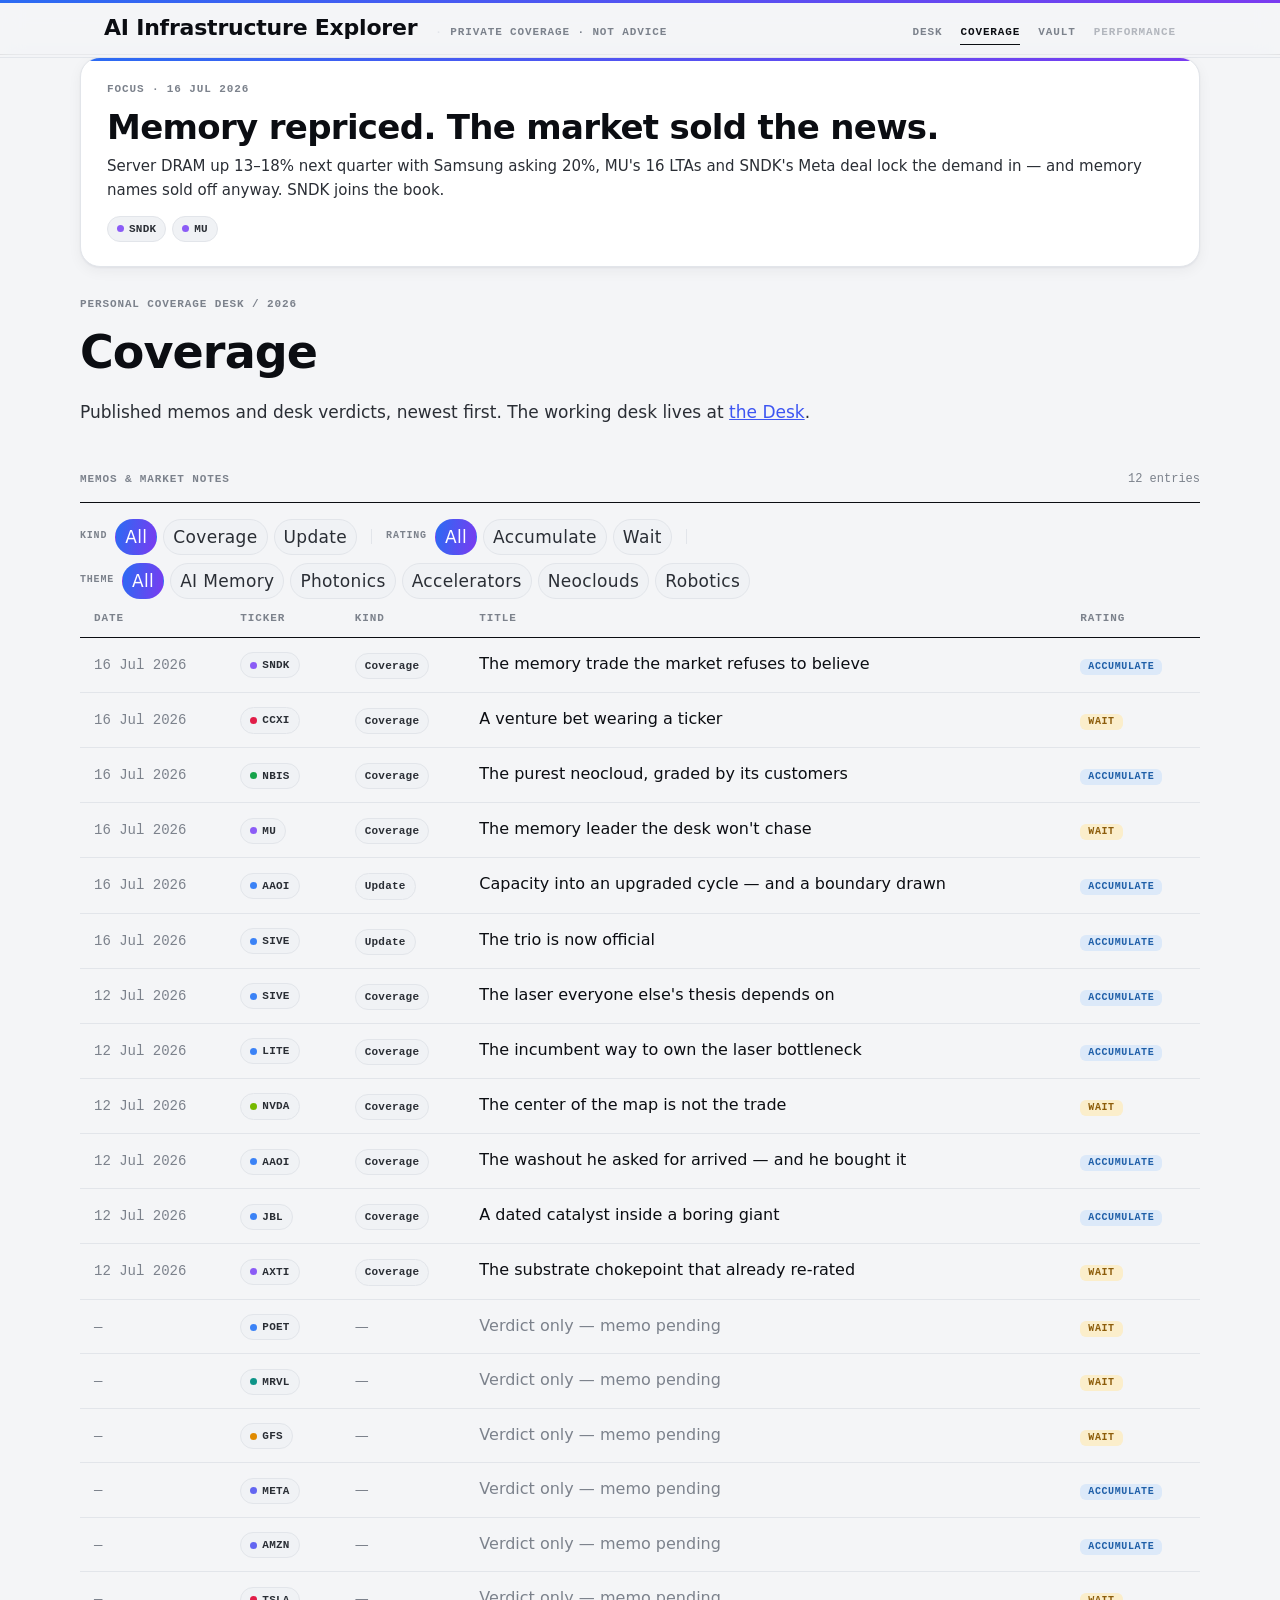
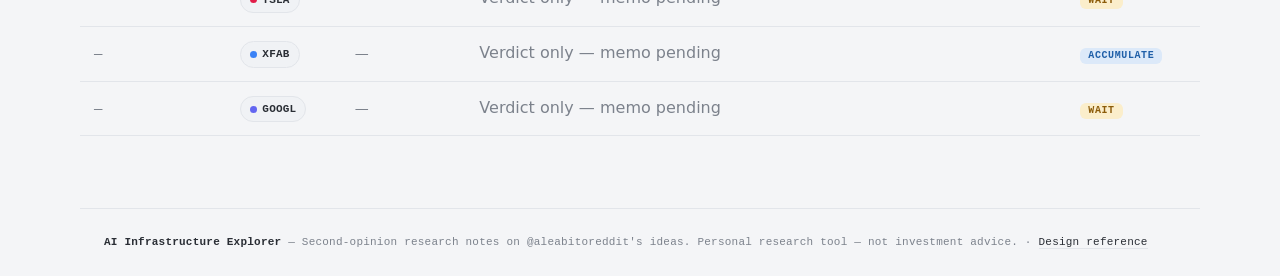
==== index.html @ 030d3730 "chore: docs & hygiene — one source of truth, verified SSL, shared store I/O - .agents/skills/weekly-" ====
<!DOCTYPE html>
<html lang="en">
<head>
  <meta charset="UTF-8" />
  <meta name="viewport" content="width=device-width, initial-scale=1.0" />
  <title>Coverage — AI Infrastructure Explorer</title>

  <!-- ⚡ favicon: inline SVG data URI (no external request, works on file://) -->
  <link
    rel="icon"
    href="data:image/svg+xml,%3Csvg xmlns='http://www.w3.org/2000/svg' viewBox='0 0 24 24'%3E%3Cpath d='M13 2 4.5 13.5H11l-1 8.5L19.5 10H13z' fill='%233b82f6'/%3E%3C/svg%3E"
  />

  <!-- Shared editorial design tokens + components (masthead, chips, ledger, colophon). -->
  <link rel="stylesheet" href="shared/theme.css" />

  <style>
    /* Front-page-only layout. Tokens + components come from theme.css —
       nothing here redefines a token or an .aie-* component. */
    .front { padding: 0 0 8px; }
    .front-eyebrow { margin: 0 0 14px; }
    /* Focus card spacing only — the look itself is the shared .aie-focus
       component in theme.css (used identically on desk.html's hero). */
    .front-focus { margin: 0 0 28px; }
    .front-headline {
      margin: 0 0 20px;
      font-family: var(--display);
      font-size: clamp(30px, 5vw, 46px);
      font-weight: 700;
      letter-spacing: -0.02em;
      line-height: 1.1;
      color: var(--ink);
    }
    /* Standfirst — serif body, 17px / 1.65 (theme.css body default; restated
       here so the measure/colour read as an editorial standfirst). */
    .standfirst {
      margin: 0;
      font-family: var(--display);
      font-size: 17px;
      line-height: 1.65;
      color: var(--text);
    }
    .standfirst b { font-weight: 600; color: var(--ink); }
    .standfirst a { color: var(--brand-ink, var(--ink)); }

    /* Coverage ledger — reserved shell (P8 fills it with real rows). */
    .ledger-section { margin: 44px 0 0; }
    .ledger-head {
      display: flex;
      align-items: baseline;
      justify-content: space-between;
      gap: 12px;
      padding-bottom: 12px;
      border-bottom: 1px solid var(--ink);
    }
    .ledger-count { font-family: var(--mono); font-size: 12px; color: var(--muted); }
    .empty-state {
      padding: 40px 24px;
      text-align: center;
      border: 1px dashed var(--border);
      border-top: 0;
      border-radius: 0 0 var(--r-card) var(--r-card);
      background: var(--card);
    }
    .empty-state p {
      margin: 0;
      font-family: var(--display);
      font-size: 17px;
      line-height: 1.6;
      color: var(--muted);
    }

    /* Filter chips (kind + rating). Uses the shared .aie-chip toggle. */
    .ledger-filters {
      display: flex;
      flex-wrap: wrap;
      align-items: center;
      gap: 8px;
      margin: 16px 0 10px;
    }
    .ledger-filters .lf-label {
      font-family: var(--mono);
      font-size: 10px;
      font-weight: 600;
      letter-spacing: 0.08em;
      text-transform: uppercase;
      color: var(--muted);
      margin-right: 2px;
    }
    .ledger-filters .lf-group { display: flex; flex-wrap: wrap; gap: 6px; align-items: center; }
    .ledger-filters button { cursor: pointer; font: inherit; text-transform: capitalize; }
    .ledger-filters .lf-sep { width: 1px; height: 15px; background: var(--border); margin: 0 6px; }

    /* Ticker + kind cells in the ledger table. */
    .ledger-section .aie-ledger .l-ticker { white-space: nowrap; }
    .ledger-section .aie-ledger .aie-ledger-title a {
      color: inherit; text-decoration: none;
    }
    .ledger-section .aie-ledger tbody tr.is-link:hover .aie-ledger-title a { color: var(--ink); }

    /* Sub-label above the "verdict only" stub rows when there are no memos yet. */
    .ledger-stub-note {
      font-family: var(--mono);
      font-size: 11px;
      letter-spacing: 0.02em;
      color: var(--muted);
      margin: 22px 0 6px;
    }
    .ledger-nomatch {
      padding: 24px;
      font-family: var(--sans);
      font-size: 13.5px;
      color: var(--muted);
    }

    @media (max-width: 768px) {
      .front-headline { margin-bottom: 16px; }
    }
  </style>
</head>
<body>
  <div class="gradient-border" id="gradientBorder"></div>

  <!-- Shared top nav (theme.css). Rendered by AIE.renderNav('coverage') at boot. -->
  <div id="topNav"></div>

  <main class="aie-wrap front">
    <!-- Focus — the week's one headline (desk.meta.focus). Hidden entirely
         when absent; AIE.renderFocusCard handles both states. -->
    <section class="aie-focus front-focus" id="focusCard" hidden></section>

    <!-- Page header — this page is the memo index, nothing more. The Desk
         (desk.html) is the front door; this is the reading room. -->
    <header class="front-header">
      <p class="aie-label front-eyebrow">Personal coverage desk / 2026</p>
      <h1 class="front-headline">Coverage</h1>
      <p class="standfirst">Published memos and desk verdicts, newest first.
        The working desk lives at <a href="desk.html">the Desk</a>.</p>
    </header>

    <!-- Coverage ledger — memo rows + "verdict only" stubs, built at boot. -->
    <section class="ledger-section" aria-label="Coverage and market notes">
      <div class="ledger-head">
        <span class="aie-label">Memos &amp; market notes</span>
        <span class="ledger-count" id="ledgerCount">No entries yet</span>
      </div>
      <div class="ledger-filters" id="ledgerFilters"></div>
      <div id="ledgerBody"></div>
    </section>
  </main>

  <footer class="aie-colophon" id="colophon"><!-- disclaimer from desk.meta at boot --></footer>

  <!-- data.js MUST load first: defines window.AIE_DATA -->
  <script src="data.js"></script>
  <!-- Shared AIE namespace (seeding, nav, formatters). After data.js. -->
  <script src="shared/common.js"></script>

  <script>
    (function () {
      "use strict";
      var DATA = window.AIE_DATA || {};
      var AIE = window.AIE;

      // Shared boot: seed localStorage, paint the category gradient, render nav.
      AIE.seed();
      AIE.paintGradientBorder();
      AIE.renderNav("coverage");

      function el(tag, className, text) {
        var n = document.createElement(tag);
        if (className) n.className = className;
        if (text != null) n.textContent = text;
        return n;
      }
      var tickers = DATA.tickers || [];
      var desk = DATA.desk || {};
      var dmeta = desk.meta || {};

      // ---- Focus card: the week's one headline (desk.meta.focus). ----
      AIE.renderFocusCard("#focusCard", dmeta.focus);

      // ---- Colophon: disclaimer straight from desk.meta (fallback if absent). ----
      var colo = document.getElementById("colophon");
      if (colo) {
        colo.appendChild(el("strong", null, "AI Infrastructure Explorer"));
        colo.appendChild(document.createTextNode(" — "));
        colo.appendChild(document.createTextNode(
          dmeta.disclaimer ||
          "Personal research tool — not investment advice."));
        colo.appendChild(document.createTextNode(" · "));
        var designLink = el("a", null, "Design reference");
        designLink.href = "design.html";
        colo.appendChild(designLink);
      }

      /* ================================================================
         Coverage ledger. One row per published memo (newest first) plus
         muted "verdict only" stubs for Core names the desk has a stance
         on but hasn't written up yet. Filters (kind + rating) act on the
         memo rows; the reserved empty-state stays when there are no memos.
         ================================================================ */
      var tickerCategory = {};
      tickers.forEach(function (t) { tickerCategory[t.ticker] = t.category; });
      function catColor(sym) { return AIE.categoryColor(tickerCategory[sym], null); }

      var KIND_LABEL = { coverage: "Coverage", update: "Update", "exit-note": "Exit note" };
      function kindLabel(k) { return KIND_LABEL[k] || k || "Note"; }

      var ledgerFilter = { kind: null, rating: null, theme: null };

      function publishedDesc(a, b) {
        var da = a.publishedAt || a.updatedAt || "";
        var db = b.publishedAt || b.updatedAt || "";
        return db < da ? -1 : (db > da ? 1 : 0);
      }

      // A ledger row. `stub` rows are muted "verdict only" links to the watchlist.
      function ledgerRow(o) {
        var tr = el("tr", o.stub ? "is-stub" : "is-link");

        tr.appendChild(el("td", "aie-ledger-date", o.date || "—"));

        var tCell = el("td", "l-ticker");
        var chip = el("span", "aie-chip aie-chip--ticker", o.ticker);
        var color = catColor(o.ticker);
        if (color) chip.style.setProperty("--chip-accent", color);
        tCell.appendChild(chip);
        tr.appendChild(tCell);

        var kCell = el("td");
        if (o.kind) kCell.appendChild(el("span", "aie-chip", kindLabel(o.kind)));
        else kCell.appendChild(document.createTextNode("—"));
        tr.appendChild(kCell);

        var titleCell = el("td", "aie-ledger-title");
        var a = el("a", null, o.title);
        a.href = o.href;
        titleCell.appendChild(a);
        tr.appendChild(titleCell);

        var rCell = el("td");
        if (o.rating) rCell.appendChild(el("span", "aie-badge aie-stance--" + o.rating, AIE.stanceLabel(o.rating)));
        else rCell.appendChild(document.createTextNode("—"));
        tr.appendChild(rCell);

        // Whole-row click convenience (the title is the real, keyboard-accessible link).
        tr.addEventListener("click", function (ev) {
          if (ev.target.tagName !== "A") window.location.href = o.href;
        });
        return tr;
      }

      function buildLedgerTable(memoRows, stubRows) {
        var table = el("table", "aie-ledger");
        var thead = el("thead");
        var htr = el("tr");
        ["Date", "Ticker", "Kind", "Title", "Rating"].forEach(function (h) {
          htr.appendChild(el("th", null, h));
        });
        thead.appendChild(htr);
        table.appendChild(thead);

        var tbody = el("tbody");
        memoRows.forEach(function (m) {
          tbody.appendChild(ledgerRow({
            date: m.publishedAt ? AIE.fmtDate(m.publishedAt) : "—",
            ticker: m.ticker,
            kind: m.kind,
            title: m.title || m.id,
            rating: m.rating,
            href: "memo.html?id=" + encodeURIComponent(m.id),
            stub: false
          }));
        });
        stubRows.forEach(function (v) {
          tbody.appendChild(ledgerRow({
            date: "—",
            ticker: v.ticker,
            kind: null,
            title: "Verdict only — memo pending",
            rating: v.stance,
            href: "desk.html#chapter-watchlist",
            stub: true
          }));
        });
        table.appendChild(tbody);
        return table;
      }

      // Distinct values in author-preferred order, filtered to those present.
      function distinctIn(items, key, order) {
        var seen = {};
        items.forEach(function (it) { if (it[key]) seen[it[key]] = true; });
        return order.filter(function (v) { return seen[v]; });
      }

      function renderFilterGroup(label, dimension, values, labelFn) {
        var group = el("div", "lf-group");
        group.appendChild(el("span", "lf-label", label));
        function chip(text, value) {
          var active = ledgerFilter[dimension] === value;
          var b = el("button", "aie-chip" + (active ? " is-active" : ""), text);
          b.type = "button";
          b.addEventListener("click", function () {
            ledgerFilter[dimension] = value;
            renderLedger();
          });
          return b;
        }
        group.appendChild(chip("All", null));
        values.forEach(function (v) {
          var text = labelFn ? labelFn(v) : (v === "exit-note" ? "Exit note" : v);
          group.appendChild(chip(text, v));
        });
        return group;
      }

      // Distinct ticker categories present across the given memos, ordered by the
      // categories' value-chain layer so the theme chips read Supply → Demand.
      function themesInMemos(memos) {
        var seen = {};
        memos.forEach(function (m) { var c = tickerCategory[m.ticker]; if (c) seen[c] = true; });
        return Object.keys(DATA.categories)
          .filter(function (id) { return seen[id]; })
          .sort(function (a, b) {
            return (DATA.categories[a].layer || 0) - (DATA.categories[b].layer || 0);
          });
      }
      function themeLabel(id) {
        var c = DATA.categories && DATA.categories[id];
        return (c && c.label) || id;
      }

      function renderLedger() {
        var store = DATA.memos || {};
        var memos = (store.memos || []).slice().sort(publishedDesc);
        var verdicts = (DATA.desk && DATA.desk.verdicts) || [];

        var countEl = document.getElementById("ledgerCount");
        var filtersEl = document.getElementById("ledgerFilters");
        var bodyEl = document.getElementById("ledgerBody");
        if (!bodyEl) return;

        countEl.textContent = memos.length
          ? memos.length + (memos.length === 1 ? " entry" : " entries")
          : "No entries yet";

        // Filters — only meaningful when memos exist.
        filtersEl.innerHTML = "";
        if (memos.length) {
          var kinds = distinctIn(memos, "kind", ["coverage", "update", "exit-note"]);
          var ratings = distinctIn(memos, "rating", ["act", "accumulate", "watch", "pass"]);
          var themes = themesInMemos(memos);
          var groups = [];
          if (kinds.length > 1) groups.push(renderFilterGroup("Kind", "kind", kinds));
          if (ratings.length > 1) groups.push(renderFilterGroup("Rating", "rating", ratings, AIE.stanceLabel));
          if (themes.length > 1) groups.push(renderFilterGroup("Theme", "theme", themes, themeLabel));
          groups.forEach(function (g, i) {
            if (i) filtersEl.appendChild(el("span", "lf-sep"));
            filtersEl.appendChild(g);
          });
        }

        var filteredMemos = memos.filter(function (m) {
          return (!ledgerFilter.kind || m.kind === ledgerFilter.kind)
              && (!ledgerFilter.rating || m.rating === ledgerFilter.rating)
              && (!ledgerFilter.theme || tickerCategory[m.ticker] === ledgerFilter.theme);
        });

        // "Verdict only" stubs: Core names with a desk verdict but no memo.
        // The theme filter is a ticker attribute, so it narrows stubs too; kind/
        // rating are memo attributes and leave stubs untouched (as before).
        var memoTickers = {};
        memos.forEach(function (m) { memoTickers[m.ticker] = true; });
        var stubs = verdicts.filter(function (v) {
          return !memoTickers[v.ticker]
              && (!ledgerFilter.theme || tickerCategory[v.ticker] === ledgerFilter.theme);
        });

        bodyEl.innerHTML = "";

        // Empty-state stays when there are no memos at all.
        if (!memos.length) {
          var empty = el("div", "empty-state");
          empty.appendChild(el("p", null, "Coverage notes begin with the next weekly review."));
          bodyEl.appendChild(empty);
          if (stubs.length) {
            bodyEl.appendChild(el("p", "ledger-stub-note",
              stubs.length + " name" + (stubs.length === 1 ? "" : "s") +
              " carry a desk verdict, awaiting a written memo:"));
            bodyEl.appendChild(buildLedgerTable([], stubs));
          }
          return;
        }

        if (!filteredMemos.length && !stubs.length) {
          bodyEl.appendChild(el("div", "ledger-nomatch", "No memos match these filters."));
          return;
        }
        bodyEl.appendChild(buildLedgerTable(filteredMemos, stubs));
      }

      renderLedger();
    })();
  </script>
</body>
</html>
---- shared/theme.css ----
/* ============================================================================
   theme.css — "Unpacked" design tokens + shared components
   (EXECUTION.md Phase 6, U2 — supersedes the warm editorial palette)

   Loaded by every page (index / desk / memo / vault / performance) via a plain
   <link>. Offline-first: no @import, no CDN fonts, file:// safe.

   HARD RULES honoured here:
   - Category colors are NEVER hardcoded — they stay a data-viz concern painted
     at runtime from AIE_DATA.categories[id].color. The 3px top border is now
     BRAND chrome (--brand-grad, pure CSS); AIE.paintGradientBorder() is a
     kept-for-boot-order no-op.
   - Motion stays inside the 200-300ms rule and is gated on
     prefers-reduced-motion (see bottom of the Tokens block).
   ========================================================================== */

/* ============================================================================
   1. TOKENS
   ========================================================================== */
:root {
  /* --- Cool neutral "Unpacked" palette (EXECUTION.md Phase 6) ------------ */
  --bg:        #f4f5f7;   /* cool neutral-grey canvas */
  --card:      #ffffff;   /* pure white cards lift on the grey */
  --border:    #e2e5ea;   /* cool hairline */
  --ink:       #0b0d12;   /* near-black display ink */
  --text:      #2a2e35;   /* body text — ink softened for long reading */
  --muted:     #7c828c;   /* captions, small-caps labels, secondary meta */

  /* Derived neutrals for fills/hovers. Names kept — pages consume them. */
  --paper-sink: #eceef1;  /* recessed rows / hover wash */
  --paper-tint: #f0f2f5;  /* subtle zebra / header fill */

  /* True-black "event stage" dark surfaces (cross-section, vault graph). */
  --stage:    #0a0a0c;
  --stage-hi: #16161a;

  /* --- Brand accent — ONE blue→violet gradient, used sparingly ----------- */
  --brand-a:    #2b6bf3;
  --brand-b:    #7a3bf0;
  --brand-grad: linear-gradient(100deg, var(--brand-a), var(--brand-b));
  --brand-ink:  #3d55f2;  /* solid fallback where a gradient can't paint */

  /* --- Typography -------------------------------------------------------- */
  /* Bold geometric sans display stack — hero, chapter heads, ledger titles.
     Weight 700 / -0.02em tracking applied at use sites. No CDN fonts. */
  --display: "Avenir Next", "Futura", -apple-system, "SF Pro Display",
             "Segoe UI", system-ui, sans-serif;
  /* System sans for data-dense surfaces (tables, map bands) — set per page. */
  --sans:  -apple-system, BlinkMacSystemFont, "SF Pro Text", system-ui,
           "Segoe UI", Roboto, sans-serif;
  /* Genuine system monospace for tickers / numbers / small-caps labels. */
  --mono:  "SF Mono", ui-monospace, SFMono-Regular, Menlo, Monaco,
           "Cascadia Code", "Roboto Mono", monospace;

  /* --- Radii & shadows (cool-tinted) ------------------------------------ */
  --r-card:    20px;
  --r-tile:    14px;
  --r-chip:    999px;
  --shadow-sm: 0 1px 2px rgba(15, 23, 42, 0.05),
               0 4px 14px rgba(15, 23, 42, 0.05);
  --shadow-lg: 0 2px 6px rgba(15, 23, 42, 0.06),
               0 18px 40px -18px rgba(15, 23, 42, 0.20);

  /* --- Motion (UNCHANGED — inside 200-300ms, spring for pill/drilldowns) - */
  --dur:    240ms;
  --ease:   240ms ease;
  --spring: cubic-bezier(0.32, 0.72, 0.28, 1.15);

  /* --- Semantic hue tokens (cool-tinted fills, same hue meaning) ---------
     Green = act / core · Sky = accumulate · Amber = watch · Muted = pass /
     radar. Fills recalibrated for the cool canvas; text keeps ≥4.5:1. */
  --sem-act-bg:        #def0dd;  --sem-act-fg:        #256b39;  /* green  */
  --sem-accumulate-bg: #dce9f9;  --sem-accumulate-fg: #1f5fa8;  /* sky    */
  --sem-watch-bg:      #fbeecb;  --sem-watch-fg:      #8c5c0a;  /* amber  */
  --sem-pass-bg:       #e8eaee;  --sem-pass-fg:       #7c828c;  /* muted  */
}

/* Ambient dash-scroll for the map's flow arrows (U7 wires this up). The
   reduced-motion gate below kills it along with everything else. */
@keyframes aie-flow {
  to { stroke-dashoffset: -12; }
}

/* Motion gating: entrance/decorative motion off when the user asks for less. */
@media (prefers-reduced-motion: reduce) {
  html { scroll-behavior: auto; }
  * , *::before, *::after {
    animation-duration: 0.001ms !important;
    animation-iteration-count: 1 !important;
    transition-duration: 0.001ms !important;
    scroll-behavior: auto !important;
  }
}
html { scroll-behavior: smooth; }

*, *::before, *::after { box-sizing: border-box; }

/* Editorial base. Pages may override font-family on data-dense containers. */
body {
  margin: 0;
  background: var(--bg);
  color: var(--text);
  font-family: var(--display);
  font-size: 17px;
  line-height: 1.65;
  -webkit-font-smoothing: antialiased;
  text-rendering: optimizeLegibility;
}

/* ============================================================================
   2. UTILITIES
   ========================================================================== */

/* Small-caps label — uppercase mono, 0.08em tracking, 11px. Reused by the
   nav kicker, ledger headers, section eyebrows, colophon. */
.aie-label {
  font-family: var(--mono);
  font-size: 11px;
  font-weight: 600;
  letter-spacing: 0.08em;
  text-transform: uppercase;
  color: var(--muted);
}

/* Constrained editorial column. */
.aie-wrap { max-width: 1120px; margin: 0 auto; padding: 0 24px; }

/* Double hairline rule — two warm lines, the lower one lighter. Used under the
   masthead and to close sections. */
.aie-rule-double {
  border: 0;
  height: 3px;
  margin: 0;
  background:
    linear-gradient(var(--ink),  var(--ink))  0 0   / 100% 1px no-repeat,
    linear-gradient(var(--border), var(--border)) 0 3px / 100% 1px no-repeat;
  opacity: 0.9;
}

/* ============================================================================
   3. GRADIENT TOP BORDER
   3px band across the full width — the BRAND gradient (pure CSS, Phase 6).
   Category colors keep their data-viz job elsewhere; the chrome is brand.
   AIE.paintGradientBorder() is a kept-for-boot-order no-op.
   ========================================================================== */
.gradient-border {
  position: fixed;
  top: 0; left: 0; right: 0;
  height: 3px;
  z-index: 200;
  background: var(--brand-grad);
}

/* ============================================================================
   3b. FOCUS CARD (Phase 6, U5)
   The week's one headline — desk.meta.focus. Shared by index.html (full-width
   lead) and desk.html (hero lead card); pages only add layout/spacing around
   this block (margins, hero placement) — the look itself lives here.
   ========================================================================== */
.aie-focus {
  position: relative;
  padding: 22px 26px 24px;
  border-radius: var(--r-card);
  background: var(--card);
  border: 1px solid var(--border);
  box-shadow: var(--shadow-sm);
  overflow: hidden;
}
.aie-focus::before {
  content: "";
  position: absolute;
  top: 0; left: 0; right: 0;
  height: 3px;
  background: var(--brand-grad);
}
.aie-focus-eyebrow { display: block; margin-bottom: 10px; }
.aie-focus-headline {
  margin: 0 0 8px;
  font-family: var(--display);
  font-size: clamp(22px, 3.4vw, 34px);
  font-weight: 700;
  letter-spacing: -0.02em;
  line-height: 1.15;
  color: var(--ink);
}
.aie-focus-dek {
  margin: 0 0 14px;
  font-family: var(--display);
  font-size: 15px;
  line-height: 1.55;
  color: var(--text);
}
.aie-focus-tickers { display: flex; flex-wrap: wrap; gap: 6px; }
.aie-focus > *:last-child { margin-bottom: 0; }

/* ============================================================================
   4. TOP NAV / MASTHEAD
   Serif wordmark left · PRIVATE COVERAGE small-caps · page links right.
   ========================================================================== */
.aie-nav {
  position: sticky;
  top: 3px;                 /* clears the gradient border */
  z-index: 150;
  background: color-mix(in srgb, var(--bg) 88%, transparent);
  -webkit-backdrop-filter: saturate(1.2) blur(12px);
  backdrop-filter: saturate(1.2) blur(12px);
}
.aie-nav-inner {
  max-width: 1120px;
  margin: 0 auto;
  padding: 14px 24px 12px;
  display: flex;
  align-items: baseline;
  gap: 18px;
  flex-wrap: wrap;
}

/* Wordmark — the display brand, left. */
.aie-wordmark {
  font-family: var(--display);
  font-size: 22px;
  font-weight: 600;
  letter-spacing: -0.01em;
  color: var(--ink);
  text-decoration: none;
  line-height: 1;
}

/* Standing sub-label next to the wordmark. */
.aie-nav .aie-kicker { flex: 0 0 auto; }
.aie-kicker::before { content: "· "; color: var(--border); }

/* Push the page links to the right edge. */
.aie-nav-spacer { flex: 1 1 auto; }

.aie-nav-links {
  display: flex;
  align-items: baseline;
  gap: 18px;
  flex-wrap: wrap;
}
.aie-nav-links a {
  font-family: var(--mono);
  font-size: 11px;
  font-weight: 600;
  letter-spacing: 0.08em;
  text-transform: uppercase;
  color: var(--muted);
  text-decoration: none;
  padding-bottom: 3px;
  border-bottom: 1.5px solid transparent;
  transition: color var(--ease), border-color var(--ease);
}
.aie-nav-links a:hover { color: var(--ink); }
.aie-nav-links a.is-active {
  color: var(--ink);
  border-bottom-color: var(--ink);
}
/* Performance stays greyed / non-interactive until it has ≥3 calls. */
.aie-nav-links a.is-disabled {
  color: color-mix(in srgb, var(--muted) 55%, transparent);
  pointer-events: none;
  cursor: default;
}

/* The masthead is the nav + its closing double rule. */
.aie-masthead .aie-rule-double { margin-top: 0; }

/* ============================================================================
   5. LEDGER TABLE
   The coverage-notes ledger (index.html) + any tabular list. Editorial: quiet
   hairlines, small-caps header, display titles, mono meta.
   ========================================================================== */
.aie-ledger {
  width: 100%;
  border-collapse: collapse;
  font-family: var(--sans);
  font-size: 14px;
}
.aie-ledger thead th {
  font-family: var(--mono);
  font-size: 11px;
  font-weight: 600;
  letter-spacing: 0.08em;
  text-transform: uppercase;
  color: var(--muted);
  text-align: left;
  padding: 0 14px 10px;
  border-bottom: 1px solid var(--ink);
}
.aie-ledger tbody td {
  padding: 13px 14px;
  border-bottom: 1px solid var(--border);
  vertical-align: baseline;
}
.aie-ledger tbody tr { transition: background var(--ease); }
.aie-ledger tbody tr:hover { background: var(--paper-sink); }
/* Row links: whole row acts as a link without underlining everything. */
.aie-ledger tbody tr.is-link { cursor: pointer; }
/* The title cell carries the display editorial voice. */
.aie-ledger .aie-ledger-title {
  font-family: var(--display);
  font-size: 16px;
  color: var(--ink);
}
.aie-ledger .aie-ledger-date { font-family: var(--mono); color: var(--muted); }
/* Muted "verdict only" rows (a desk verdict but no memo yet). */
.aie-ledger tbody tr.is-stub td { color: var(--muted); }
.aie-ledger tbody tr.is-stub .aie-ledger-title { color: var(--muted); }

/* ============================================================================
   6. CHIPS
   Small warm pills — category tags, kind chips, filters, ticker chips. A
   per-chip accent (category color) is set at runtime via --chip-accent; the
   base is neutral so nothing is hardcoded.
   ========================================================================== */
.aie-chip {
  display: inline-flex;
  align-items: center;
  gap: 5px;
  font-family: var(--mono);
  font-size: 11px;
  font-weight: 600;
  letter-spacing: 0.02em;
  padding: 3px 9px;
  border-radius: var(--r-chip);
  background: var(--paper-tint);
  border: 1px solid var(--border);
  color: var(--text);
  text-decoration: none;
  white-space: nowrap;
  transition: background var(--ease), border-color var(--ease), color var(--ease);
}
a.aie-chip:hover { border-color: var(--muted); color: var(--ink); }

/* Ticker chip: a small dot in the (runtime-supplied) category accent. */
.aie-chip--ticker::before {
  content: "";
  width: 7px; height: 7px;
  border-radius: 50%;
  background: var(--chip-accent, var(--muted));
}

/* Filter chip toggle state — active = brand-gradient fill, white text (Phase 6,
   U4). Shared so every filter toggle site-wide reads the same. */
.aie-chip.is-active {
  background: var(--brand-grad);
  border-color: transparent;
  color: #fff;
}
.aie-chip.is-active::before { background: #fff; }  /* ticker dot stays visible on the gradient */
a.aie-chip.is-active:hover { color: #fff; }

/* ----------------------------------------------------------------------------
   Inline prose markup (shared by AIE.renderInline — memo.html, vault.html).
   A $TICK chip is an .aie-chip--ticker link; a [[wikilink]] is a quiet
   underlined internal link into the vault.
   -------------------------------------------------------------------------- */
.aie-tickerchip { text-decoration: none; }
.aie-wikilink {
  color: var(--text); text-decoration: none;
  border-bottom: 1px solid var(--border);
  transition: color var(--ease), border-color var(--ease);
}
.aie-wikilink:hover { color: var(--ink); border-bottom-color: var(--muted); }

/* ============================================================================
   7. TIER + STANCE BADGES
   Warm-tinted fills, SAME hue semantics as the cleanroom theme:
   tier core = green, watch = amber, radar = muted;
   stance act = green, accumulate = sky, watch = amber, pass = muted.
   ========================================================================== */
.aie-badge {
  display: inline-block;
  font-family: var(--mono);
  font-size: 10px;
  font-weight: 700;
  letter-spacing: 0.06em;
  text-transform: uppercase;
  padding: 3px 8px;
  border-radius: 6px;
  line-height: 1;
}

/* Conviction tiers. */
.aie-tier--core  { background: var(--sem-act-bg);   color: var(--sem-act-fg); }
.aie-tier--watch { background: var(--sem-watch-bg); color: var(--sem-watch-fg); }
.aie-tier--radar { background: var(--sem-pass-bg);  color: var(--sem-pass-fg); }

/* Desk stances. */
.aie-stance--act        { background: var(--sem-act-bg);        color: var(--sem-act-fg); }
.aie-stance--accumulate { background: var(--sem-accumulate-bg); color: var(--sem-accumulate-fg); }
.aie-stance--watch      { background: var(--sem-watch-bg);      color: var(--sem-watch-fg); }
.aie-stance--pass       { background: var(--sem-pass-bg);       color: var(--sem-pass-fg); }

/* ============================================================================
   7b. THESIS CARD
   Shared by desk.html (Evidence feed, hero "latest signal", Brain sources) and
   memo.html (sources appendix). AIE.makeThesisCard() in common.js emits this
   markup — moved out of desk.html so both pages share one source (rule #3).
   Values kept identical to the prior desk.html inline rules to avoid regression.
   ========================================================================== */
.th-card {
  position: relative;
  background: var(--card);
  border: 1px solid var(--border);
  border-radius: var(--r-card);
  box-shadow: var(--shadow-sm);
  padding: 18px 20px 18px 24px;
  overflow: hidden;
  transition: border-color var(--ease), box-shadow var(--ease);
}
/* One spine technique everywhere: an animatable ::before. --spine defaults to a
   neutral hairline; high-conviction cards get the green spine. */
.th-card::before {
  content: "";
  position: absolute;
  top: 0; left: 0; bottom: 0;
  width: 4px;
  background: var(--spine, var(--border));
  transition: width var(--ease);
}
.th-card:hover::before { width: 7px; }
.th-card.high-conviction { --spine: #16a34a; }
.th-card-compact { background: var(--bg); }
.th-card-meta {
  display: flex; align-items: center; gap: 10px; flex-wrap: wrap; margin-bottom: 10px;
}
.th-date   { font-family: var(--mono); font-size: 11px; color: var(--muted); }
.th-source {
  font-family: var(--mono); font-size: 11px; color: var(--muted);
  text-decoration: none; margin-left: auto;
}
.th-source:hover { color: var(--ink); }
.th-text {
  font-family: var(--sans);
  font-size: 13.5px; line-height: 1.65; color: var(--text);
  white-space: pre-wrap; word-break: break-word; margin: 0 0 12px;
}
.th-tickers { display: flex; flex-wrap: wrap; gap: 6px; }
.th-ticker {
  display: inline-flex; align-items: center;
  font-family: var(--mono); font-size: 11px; font-weight: 700;
  padding: 3px 8px; border-radius: 6px;
  text-decoration: none; cursor: pointer;
  background: color-mix(in srgb, var(--t-color, #94a3b8) 14%, white);
  color: color-mix(in srgb, var(--t-color, #94a3b8) 70%, black);
  transition: background var(--ease), box-shadow var(--ease);
}
a.th-ticker:hover {
  background: color-mix(in srgb, var(--t-color, #94a3b8) 24%, white);
  box-shadow: inset 0 0 0 1px color-mix(in srgb, var(--t-color, #94a3b8) 45%, white);
}
/* Conviction badge on a thesis card — same hue vocabulary as tiers/stances
   (green = high, neutral = note). Values identical to desk.html's prior rule. */
.th-conviction {
  font-family: var(--mono); font-size: 10px; letter-spacing: .07em;
  text-transform: uppercase; font-weight: 700;
  padding: 2px 8px; border-radius: 999px;
}
.th-conviction.high   { background: var(--sem-act-bg); color: var(--sem-act-fg); }
.th-conviction.normal { background: color-mix(in srgb, var(--muted) 16%, var(--card)); color: var(--muted); }

/* ============================================================================
   8. FOOTER COLOPHON
   ========================================================================== */
.aie-colophon {
  max-width: 1120px;
  margin: 64px auto 0;
  padding: 24px;
  border-top: 1px solid var(--border);
  font-family: var(--mono);
  font-size: 11px;
  line-height: 1.7;
  letter-spacing: 0.02em;
  color: var(--muted);
}
.aie-colophon strong { color: var(--text); font-weight: 600; }
.aie-colophon a { color: var(--text); text-decoration: none; border-bottom: 1px solid var(--border); }
.aie-colophon a:hover { color: var(--ink); border-bottom-color: var(--muted); }

/* ============================================================================
   9. RESPONSIVE — mobile breakpoint 768px
   ========================================================================== */
@media (max-width: 768px) {
  body { font-size: 16px; }
  .aie-nav-inner { padding: 12px 18px 10px; gap: 12px; }
  .aie-wordmark { font-size: 19px; }
  /* On narrow screens the kicker drops and links wrap under the wordmark. */
  .aie-nav .aie-kicker { display: none; }
  .aie-nav-spacer { flex-basis: 100%; height: 0; }
  .aie-nav-links { gap: 14px; }
  .aie-wrap, .aie-nav-inner, .aie-colophon { padding-left: 18px; padding-right: 18px; }
  .aie-ledger thead { display: none; }         /* stack rows on mobile */
  .aie-ledger tbody td { padding: 8px 4px; display: block; border: 0; }
  .aie-ledger tbody tr { display: block; padding: 12px 4px; border-bottom: 1px solid var(--border); }
}

/* ============================================================================
   10. UNPACKED SHOWCASE COMPONENTS
   Samsung-Unpacked visual language, shared so every page speaks it:
   a two-column gem hero, icon pill buttons, a stat rail capped by a
   brand-gradient action tile, and colored soft-tiles with decorative corner
   shapes. Brand chrome only — category colors keep their data-viz job.
   ========================================================================== */

/* ---- Two-column hero: copy left, gem art right --------------------------- */
.unf-hero {
  display: grid;
  grid-template-columns: minmax(0, 1.05fr) minmax(0, 0.95fr);
  gap: 40px;
  align-items: center;
  padding: 40px 0 4px;
}
.unf-hero-copy { min-width: 0; }
.unf-hero-art { position: relative; align-self: center; }
.unf-art-svg { display: block; width: 100%; height: auto; }
/* Small mono caption tucked under the art (like "your position in motion"). */
.unf-art-cap {
  position: absolute; right: 6px; bottom: 8px;
  text-align: right; line-height: 1.35;
}

/* Hero CTA row. */
.unf-cta { display: flex; align-items: center; gap: 10px; flex-wrap: wrap; margin-top: 30px; }

/* ---- Icon pill button ---------------------------------------------------- */
.unf-pill {
  display: inline-flex; align-items: center; gap: 9px;
  font-family: var(--sans); font-size: 14px; font-weight: 600;
  letter-spacing: -0.01em; white-space: nowrap;
  padding: 12px 20px; border-radius: var(--r-chip);
  background: var(--ink); color: #fff; border: 1px solid var(--ink);
  text-decoration: none; cursor: pointer;
  transition: transform var(--ease), box-shadow var(--ease), filter var(--ease);
}
.unf-pill:hover { transform: translateY(-1px); box-shadow: var(--shadow-lg); }
.unf-pill .glyph { color: #37e0c8; font-weight: 700; }
.unf-pill--brand { background: var(--brand-grad); border-color: transparent; }
.unf-pill--brand:hover { filter: brightness(1.06); }
.unf-pill--brand .glyph { color: #fff; }
.unf-pill--sm { padding: 9px 16px; font-size: 13px; }
/* Ghost = quiet text link with the same glyph vocabulary. */
.unf-pill--ghost {
  background: none; border: 0; color: var(--text); padding: 12px 4px;
}
.unf-pill--ghost:hover { transform: none; box-shadow: none; color: var(--ink); }
.unf-pill--ghost .glyph { color: var(--brand-ink); }

/* ---- Stat rail: columns split by hairlines, last cell a gradient tile ----- */
.unf-stats {
  display: grid;
  grid-template-columns: repeat(3, minmax(0, 1fr)) minmax(0, 0.7fr);
  background: var(--card);
  border: 1px solid var(--border);
  border-radius: var(--r-card);
  box-shadow: var(--shadow-sm);
  overflow: hidden;
}
.unf-stat { padding: 22px 26px 24px; border-left: 1px solid var(--border); }
.unf-stat:first-child { border-left: 0; }
.unf-stat .st-label {
  font-family: var(--mono); font-size: 11px; font-weight: 600;
  letter-spacing: 0.08em; text-transform: uppercase; color: var(--muted);
}
.unf-stat .st-value {
  font-family: var(--display); font-weight: 700; letter-spacing: -0.02em;
  font-size: 30px; line-height: 1; color: var(--ink); margin: 14px 0 8px;
}
.unf-stat .st-sub { font-family: var(--sans); font-size: 12.5px; color: var(--muted); }
.unf-stat .st-sub.is-down { color: #c0392b; }
.unf-stat .st-sub.is-up   { color: #1f8f4e; }
/* Brand-gradient action tile — the "unfold the position" call. */
.unf-stat--action {
  background: var(--brand-grad); border-left: 0; color: #fff;
  display: flex; flex-direction: column; justify-content: space-between; gap: 16px;
  text-decoration: none; transition: filter var(--ease);
}
.unf-stat--action:hover { filter: brightness(1.07); }
.unf-stat--action .st-label { color: rgba(255, 255, 255, 0.85); }
.unf-stat--action .act-title {
  font-family: var(--mono); font-size: 12px; font-weight: 700;
  letter-spacing: 0.06em; text-transform: uppercase; line-height: 1.4;
}
.unf-stat--action .act-arrow { align-self: flex-end; font-size: 20px; line-height: 1; }

/* ---- Section head (Unpacked "big statement") ----------------------------- */
.unf-section { margin: 46px 0 0; }
.unf-section-title {
  font-family: var(--display); font-weight: 700; letter-spacing: -0.02em;
  font-size: clamp(26px, 3.4vw, 34px); line-height: 1.08; color: var(--ink);
  margin: 6px 0 0;
}

/* ---- Colored soft-tiles with decorative corner shapes -------------------- */
.unf-tiles { display: grid; grid-template-columns: repeat(4, minmax(0, 1fr)); gap: 18px; margin-top: 20px; }
.unf-tile {
  position: relative; overflow: hidden; min-height: 196px;
  padding: 22px 22px 24px; border-radius: var(--r-card);
  background: var(--tile-bg, var(--paper-tint));
  text-decoration: none; display: flex; flex-direction: column;
  transition: transform var(--ease), box-shadow var(--ease);
}
.unf-tile:hover { transform: translateY(-3px); box-shadow: var(--shadow-lg); }
.unf-tile .tile-label {
  position: relative; z-index: 1;
  font-family: var(--mono); font-size: 11px; font-weight: 600;
  letter-spacing: 0.08em; text-transform: uppercase;
  color: var(--tile-ink, var(--muted)); opacity: 0.9;
}
.unf-tile .tile-value {
  position: relative; z-index: 1;
  font-family: var(--display); font-weight: 700; letter-spacing: -0.02em;
  font-size: 34px; line-height: 1; margin: 16px 0 8px;
  color: var(--tile-ink, var(--ink));
}
.unf-tile .tile-sub {
  position: relative; z-index: 1;
  font-family: var(--sans); font-size: 12.5px; line-height: 1.45;
  color: var(--tile-sub, var(--muted));
}
.unf-tile .tile-shape { position: absolute; right: -18px; bottom: -18px; width: 148px; height: 148px; pointer-events: none; z-index: 0; }
.unf-tile .tile-foot { position: relative; z-index: 1; margin-top: auto; padding-top: 14px; }
/* Dark queue card. */
.unf-tile--dark { background: var(--ink); }
.unf-tile--dark .tile-label { color: rgba(255, 255, 255, 0.7); }
.unf-tile--dark .tile-value { color: #fff; }
.unf-tile--dark .tile-sub   { color: rgba(255, 255, 255, 0.72); }

/* ---- Responsive ---------------------------------------------------------- */
@media (max-width: 900px) {
  .unf-hero { grid-template-columns: 1fr; gap: 10px; }
  .unf-hero-art { max-width: 420px; margin: 6px auto 0; order: 2; }
  .unf-tiles { grid-template-columns: 1fr 1fr; }
}
@media (max-width: 720px) {
  .unf-stats { grid-template-columns: 1fr 1fr; }
  .unf-stat { border-left: 1px solid var(--border); }
  .unf-stat:nth-child(odd) { border-left: 0; }
  .unf-stat:nth-child(n+3) { border-top: 1px solid var(--border); }
  .unf-stat--action { grid-column: 1 / -1; border-top: 0; }
}
@media (max-width: 460px) {
  .unf-tiles { grid-template-columns: 1fr; }
  .unf-stats { grid-template-columns: 1fr; }
  .unf-stat { border-left: 0; border-top: 1px solid var(--border); }
  .unf-stat:first-child { border-top: 0; }
}

/* ============================================================================
   VISUAL QA — static snippet (commented; not rendered)
   Paste into a bare .html <body> that links this file to eyeball every
   component. Category colors here are stand-ins for what JS paints at runtime.
   ----------------------------------------------------------------------------
   <div class="gradient-border"
        style="background:linear-gradient(to right,#3b82f6,#8b5cf6,#f59e0b,#22c55e,#f97316,#14b8a6,#0ea5e9,#e11d48,#76b900,#6366f1)"></div>

   <header class="aie-masthead">
     <nav class="aie-nav"><div class="aie-nav-inner">
       <a class="aie-wordmark" href="desk.html">AI Infrastructure Explorer</a>
       <span class="aie-label aie-kicker">Private Coverage · Not Advice</span>
       <span class="aie-nav-spacer"></span>
       <div class="aie-nav-links">
         <a href="index.html" class="is-active">Coverage</a>
         <a href="desk.html">Desk</a>
         <a href="vault.html">Vault</a>
         <a href="vault.html?view=graph">Graph</a>
         <a class="is-disabled">Performance</a>
       </div>
     </div></nav>
     <hr class="aie-rule-double">
   </header>

   <main class="aie-wrap" style="padding-top:28px">
     <p class="aie-label">Coverage &amp; market notes</p>

     <p style="margin:6px 0 20px">
       Chips:
       <span class="aie-chip">coverage</span>
       <span class="aie-chip aie-chip--ticker" style="--chip-accent:#76b900">NVDA</span>
       <a class="aie-chip" href="#">filter</a>
       <span class="aie-chip is-active">act</span>
     </p>

     <p style="margin:6px 0 20px">
       Tiers:
       <span class="aie-badge aie-tier--core">core</span>
       <span class="aie-badge aie-tier--watch">watch</span>
       <span class="aie-badge aie-tier--radar">radar</span>
       &nbsp;&nbsp;Stances:
       <span class="aie-badge aie-stance--act">act</span>
       <span class="aie-badge aie-stance--accumulate">accumulate</span>
       <span class="aie-badge aie-stance--watch">watch</span>
       <span class="aie-badge aie-stance--pass">pass</span>
     </p>

     <table class="aie-ledger">
       <thead><tr><th>Date</th><th>Ticker</th><th>Kind</th><th>Title</th><th>Rating</th></tr></thead>
       <tbody>
         <tr class="is-link">
           <td class="aie-ledger-date">06 Jul 2026</td>
           <td><span class="aie-chip aie-chip--ticker" style="--chip-accent:#76b900">NVDA</span></td>
           <td><span class="aie-chip">coverage</span></td>
           <td class="aie-ledger-title">The compute toll booth still owns the road</td>
           <td><span class="aie-badge aie-stance--act">act</span></td>
         </tr>
         <tr class="is-stub">
           <td class="aie-ledger-date">—</td>
           <td><span class="aie-chip aie-chip--ticker" style="--chip-accent:#8b5cf6">MU</span></td>
           <td>—</td>
           <td class="aie-ledger-title">Verdict only — memo pending</td>
           <td><span class="aie-badge aie-stance--accumulate">accumulate</span></td>
         </tr>
       </tbody>
     </table>
   </main>

   <footer class="aie-colophon">
     <strong>AI Infrastructure Explorer</strong> — private research, not investment advice.
     Prices are weekly snapshots. Verdicts are one operator's second opinion.
     <a href="#">About this desk</a>
   </footer>
   ---------------------------------------------------------------------------- */
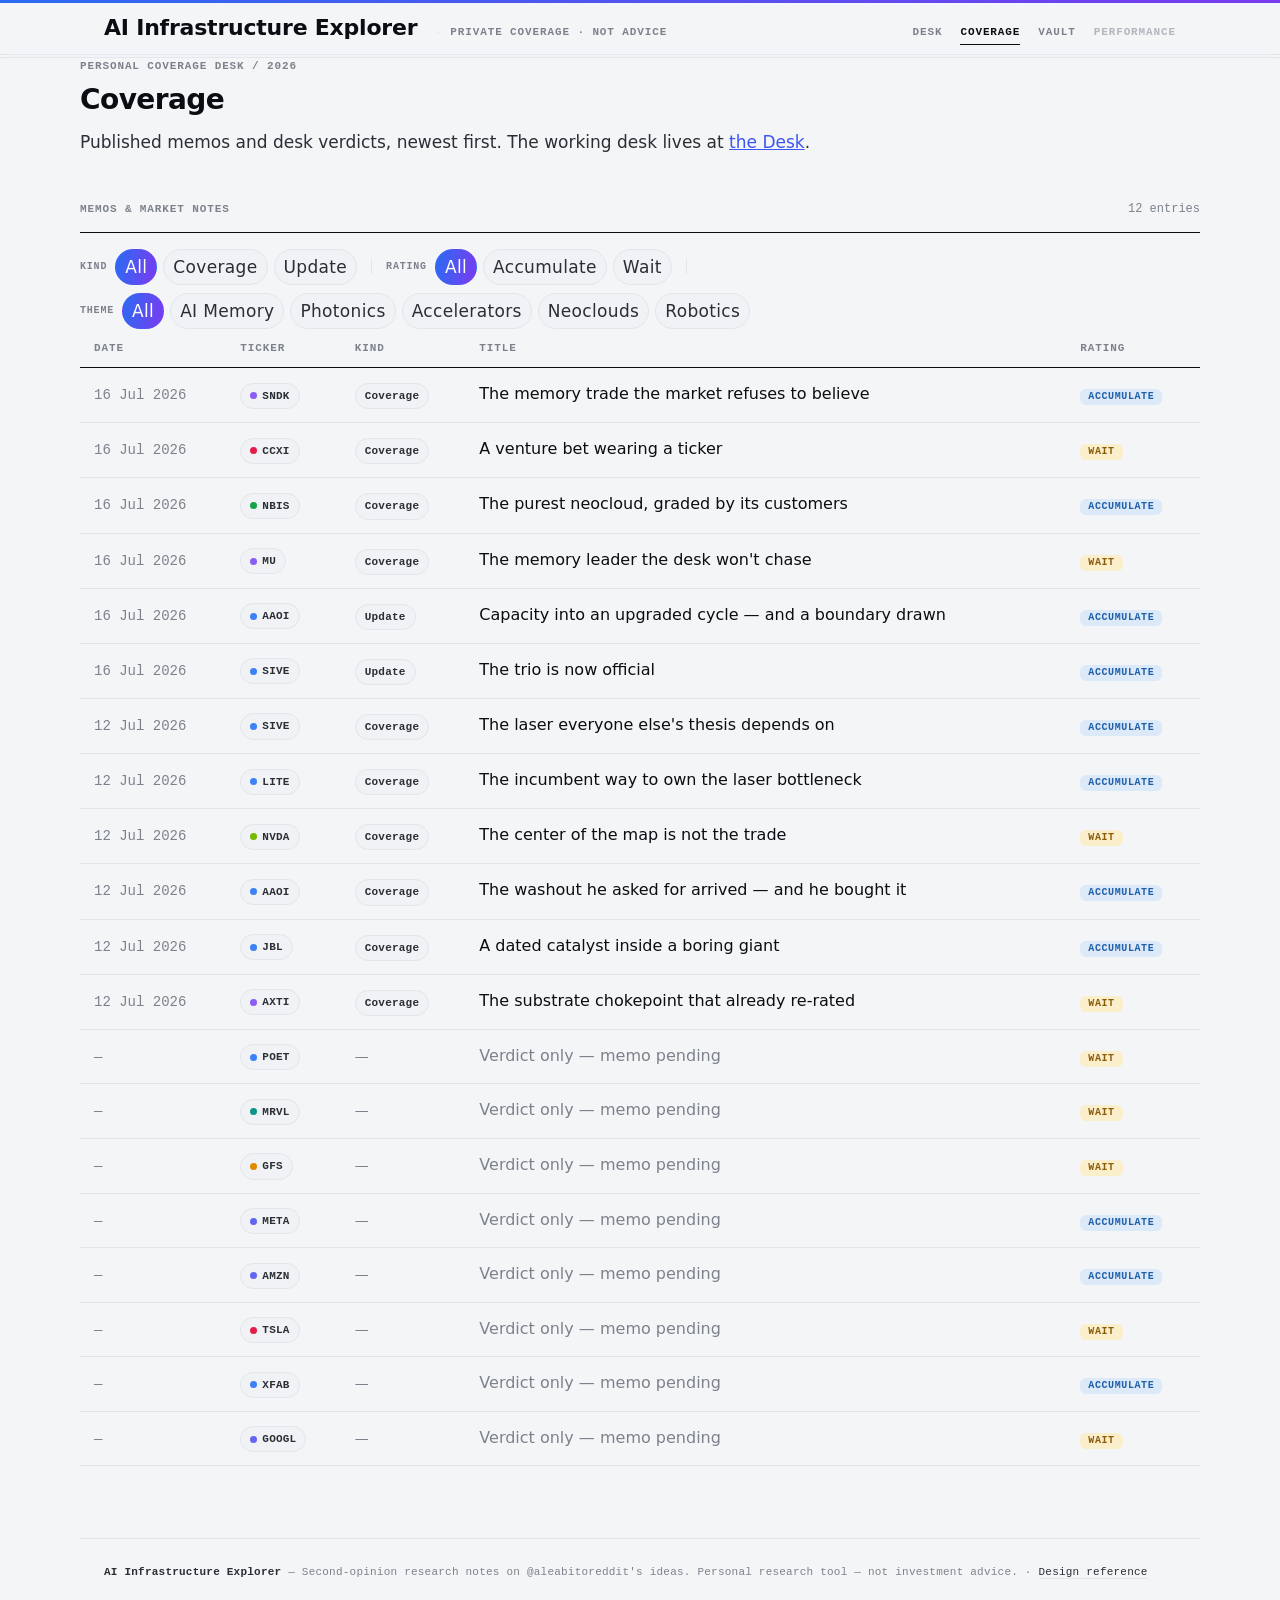
==== commit 04050c85: "feat: Desk v8 part B — remove Focus card and all page art - index.html: Focus card section + renderF" ====
--- a/index.html
+++ b/index.html
@@ -18,14 +18,12 @@
     /* Front-page-only layout. Tokens + components come from theme.css —
        nothing here redefines a token or an .aie-* component. */
     .front { padding: 0 0 8px; }
-    .front-eyebrow { margin: 0 0 14px; }
-    /* Focus card spacing only — the look itself is the shared .aie-focus
-       component in theme.css (used identically on desk.html's hero). */
-    .front-focus { margin: 0 0 28px; }
+    .front-eyebrow { margin: 0 0 10px; }
+    .front-header { margin: 0 0 8px; }
     .front-headline {
-      margin: 0 0 20px;
+      margin: 0 0 12px;
       font-family: var(--display);
-      font-size: clamp(30px, 5vw, 46px);
+      font-size: clamp(22px, 3vw, 28px);
       font-weight: 700;
       letter-spacing: -0.02em;
       line-height: 1.1;
@@ -125,10 +123,6 @@
   <div id="topNav"></div>
 
   <main class="aie-wrap front">
-    <!-- Focus — the week's one headline (desk.meta.focus). Hidden entirely
-         when absent; AIE.renderFocusCard handles both states. -->
-    <section class="aie-focus front-focus" id="focusCard" hidden></section>
-
     <!-- Page header — this page is the memo index, nothing more. The Desk
          (desk.html) is the front door; this is the reading room. -->
     <header class="front-header">
@@ -176,9 +170,6 @@
       var tickers = DATA.tickers || [];
       var desk = DATA.desk || {};
       var dmeta = desk.meta || {};
-
-      // ---- Focus card: the week's one headline (desk.meta.focus). ----
-      AIE.renderFocusCard("#focusCard", dmeta.focus);
 
       // ---- Colophon: disclaimer straight from desk.meta (fallback if absent). ----
       var colo = document.getElementById("colophon");
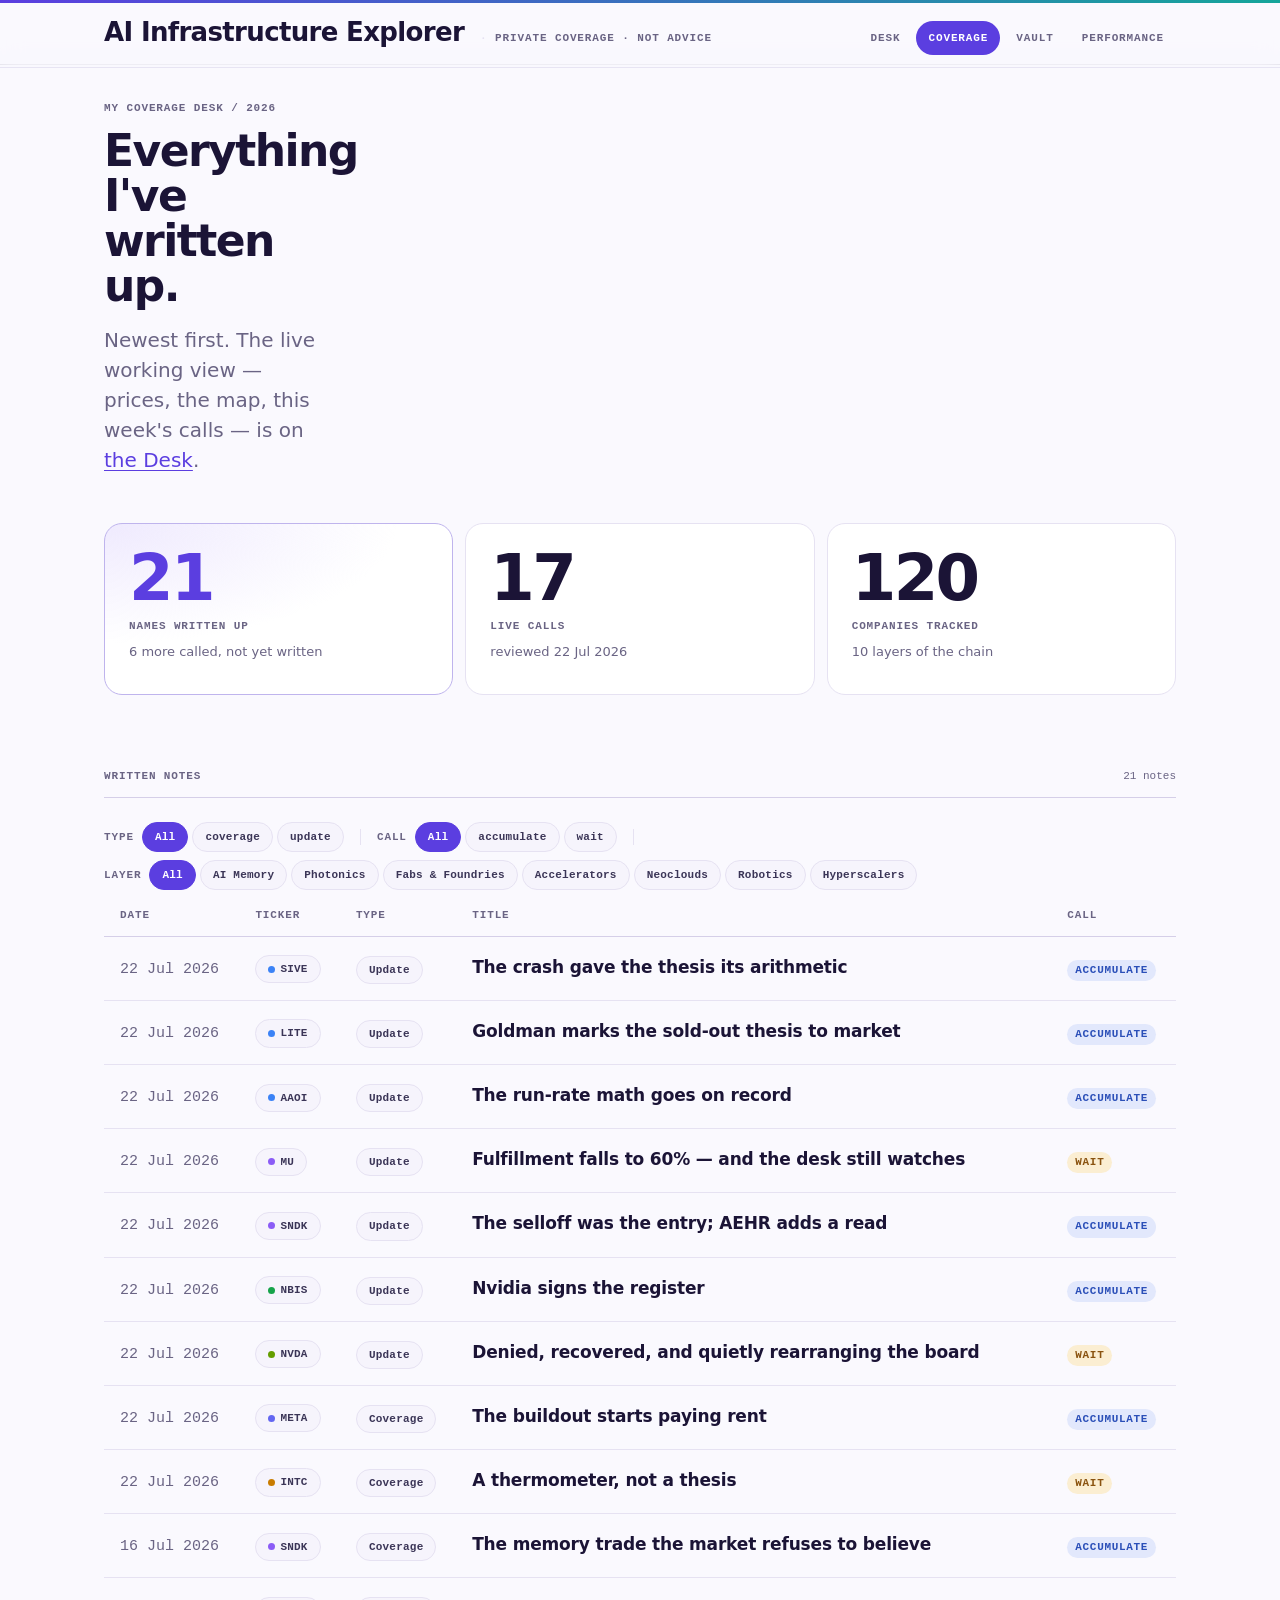
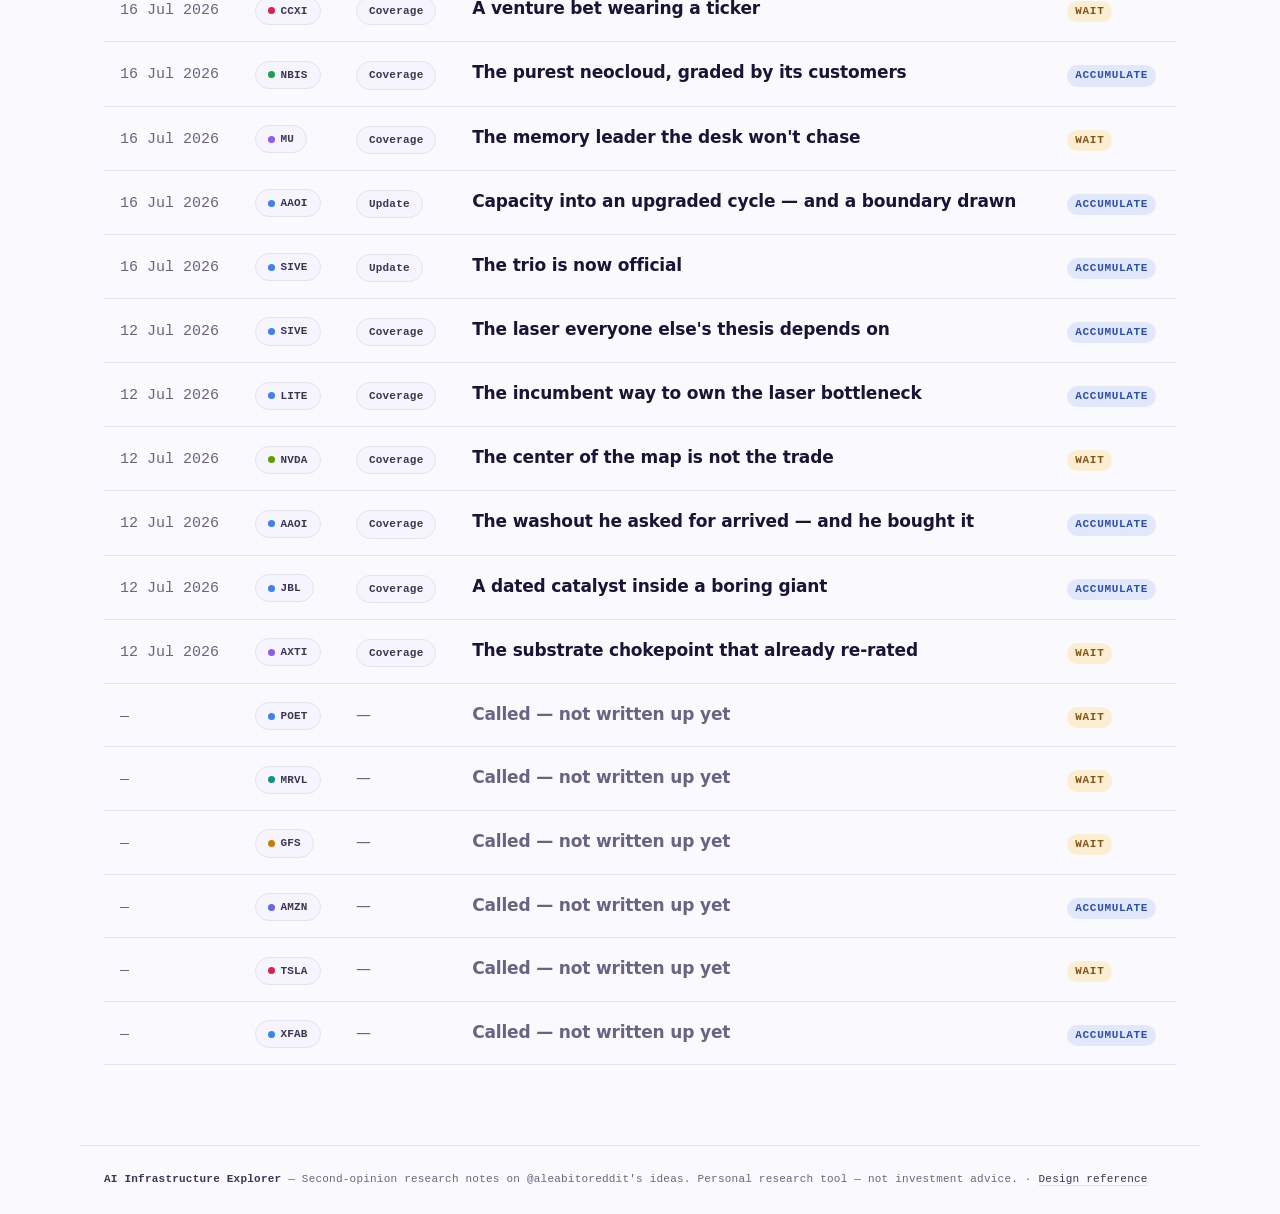
==== commit 1c9f611f: "feat: v9 coverage front page — stat block, plain English, two bug fixes Phase 3a. index.html rebuilt" ====
--- a/index.html
+++ b/index.html
@@ -8,7 +8,7 @@
   <!-- ⚡ favicon: inline SVG data URI (no external request, works on file://) -->
   <link
     rel="icon"
-    href="data:image/svg+xml,%3Csvg xmlns='http://www.w3.org/2000/svg' viewBox='0 0 24 24'%3E%3Cpath d='M13 2 4.5 13.5H11l-1 8.5L19.5 10H13z' fill='%233b82f6'/%3E%3C/svg%3E"
+    href="data:image/svg+xml,%3Csvg xmlns='http://www.w3.org/2000/svg' viewBox='0 0 24 24'%3E%3Cpath d='M13 2 4.5 13.5H11l-1 8.5L19.5 10H13z' fill='%235b3ee0'/%3E%3C/svg%3E"
   />
 
   <!-- Shared editorial design tokens + components (masthead, chips, ledger, colophon). -->
@@ -17,102 +17,120 @@
   <style>
     /* Front-page-only layout. Tokens + components come from theme.css —
        nothing here redefines a token or an .aie-* component. */
-    .front { padding: 0 0 8px; }
-    .front-eyebrow { margin: 0 0 10px; }
-    .front-header { margin: 0 0 8px; }
+
+    /* NOTE: only padding-BOTTOM here. This used to say `padding: 0 0 8px`,
+       which silently cancelled .aie-wrap's horizontal padding and pinned the
+       whole page flush to the viewport edge. */
+    .front { padding-bottom: var(--s-2); }
+
+    .front-header { margin: var(--s-6) 0 0; max-width: 20ch; }
+    .front-eyebrow { display: block; margin: 0 0 var(--s-3); }
     .front-headline {
-      margin: 0 0 12px;
+      margin: 0 0 var(--s-4);
       font-family: var(--display);
-      font-size: clamp(22px, 3vw, 28px);
+      font-size: clamp(34px, 6vw, var(--fs-3xl));
       font-weight: 700;
-      letter-spacing: -0.02em;
-      line-height: 1.1;
+      letter-spacing: -0.035em;
+      line-height: 1.02;
       color: var(--ink);
     }
-    /* Standfirst — serif body, 17px / 1.65 (theme.css body default; restated
-       here so the measure/colour read as an editorial standfirst). */
     .standfirst {
       margin: 0;
+      max-width: 54ch;
       font-family: var(--display);
-      font-size: 17px;
-      line-height: 1.65;
-      color: var(--text);
+      font-size: var(--fs-lg);
+      line-height: 1.5;
+      color: var(--muted);
     }
     .standfirst b { font-weight: 600; color: var(--ink); }
-    .standfirst a { color: var(--brand-ink, var(--ink)); }
-
-    /* Coverage ledger — reserved shell (P8 fills it with real rows). */
-    .ledger-section { margin: 44px 0 0; }
+    .standfirst a {
+      color: var(--violet);
+      text-decoration-thickness: 1px;
+      text-underline-offset: 3px;
+    }
+
+    /* At-a-glance counts, above the ledger. */
+    .front-stats { margin-top: var(--s-7); }
+
+    /* Coverage ledger. */
+    .ledger-section { margin-top: var(--s-8); }
     .ledger-head {
       display: flex;
       align-items: baseline;
       justify-content: space-between;
-      gap: 12px;
-      padding-bottom: 12px;
-      border-bottom: 1px solid var(--ink);
-    }
-    .ledger-count { font-family: var(--mono); font-size: 12px; color: var(--muted); }
+      gap: var(--s-3);
+      padding-bottom: var(--s-3);
+      border-bottom: 1px solid var(--border-strong);
+    }
+    .ledger-count { font-family: var(--mono); font-size: var(--fs-2xs); color: var(--muted); }
     .empty-state {
-      padding: 40px 24px;
+      margin-top: var(--s-4);
+      padding: var(--s-8) var(--s-5);
       text-align: center;
-      border: 1px dashed var(--border);
-      border-top: 0;
-      border-radius: 0 0 var(--r-card) var(--r-card);
+      border: 1px dashed var(--border-strong);
+      border-radius: var(--r-card);
       background: var(--card);
     }
     .empty-state p {
       margin: 0;
       font-family: var(--display);
-      font-size: 17px;
-      line-height: 1.6;
+      font-size: var(--fs-lg);
+      line-height: 1.5;
       color: var(--muted);
     }
 
-    /* Filter chips (kind + rating). Uses the shared .aie-chip toggle. */
+    /* Filter chips. The shared .aie-chip carries the look; this is layout only.
+       NOTE: no `font: inherit` here — that shorthand resets font-size and used
+       to blow the 11px chips up to the 17px body size. */
     .ledger-filters {
       display: flex;
       flex-wrap: wrap;
       align-items: center;
-      gap: 8px;
-      margin: 16px 0 10px;
+      gap: var(--s-2);
+      margin: var(--s-5) 0 var(--s-4);
     }
     .ledger-filters .lf-label {
       font-family: var(--mono);
-      font-size: 10px;
+      font-size: var(--fs-2xs);
       font-weight: 600;
       letter-spacing: 0.08em;
       text-transform: uppercase;
       color: var(--muted);
-      margin-right: 2px;
-    }
-    .ledger-filters .lf-group { display: flex; flex-wrap: wrap; gap: 6px; align-items: center; }
-    .ledger-filters button { cursor: pointer; font: inherit; text-transform: capitalize; }
-    .ledger-filters .lf-sep { width: 1px; height: 15px; background: var(--border); margin: 0 6px; }
+      margin-right: var(--s-1);
+    }
+    .ledger-filters .lf-group {
+      display: flex; flex-wrap: wrap; gap: var(--s-1); align-items: center;
+    }
+    .ledger-filters .lf-sep {
+      width: 1px; height: 16px; background: var(--border); margin: 0 var(--s-2);
+    }
 
     /* Ticker + kind cells in the ledger table. */
     .ledger-section .aie-ledger .l-ticker { white-space: nowrap; }
     .ledger-section .aie-ledger .aie-ledger-title a {
       color: inherit; text-decoration: none;
     }
-    .ledger-section .aie-ledger tbody tr.is-link:hover .aie-ledger-title a { color: var(--ink); }
-
-    /* Sub-label above the "verdict only" stub rows when there are no memos yet. */
+
+    /* Sub-label above the "called, not yet written up" stub rows. */
     .ledger-stub-note {
       font-family: var(--mono);
-      font-size: 11px;
+      font-size: var(--fs-2xs);
       letter-spacing: 0.02em;
       color: var(--muted);
-      margin: 22px 0 6px;
+      margin: var(--s-7) 0 var(--s-2);
     }
     .ledger-nomatch {
-      padding: 24px;
+      padding: var(--s-6);
       font-family: var(--sans);
-      font-size: 13.5px;
+      font-size: var(--fs-sm);
       color: var(--muted);
     }
 
     @media (max-width: 768px) {
-      .front-headline { margin-bottom: 16px; }
+      .front-header { margin-top: var(--s-5); max-width: none; }
+      .front-stats { margin-top: var(--s-6); }
+      .ledger-section { margin-top: var(--s-7); }
+      .ledger-filters { gap: var(--s-1); }
     }
   </style>
 </head>
@@ -126,17 +144,22 @@
     <!-- Page header — this page is the memo index, nothing more. The Desk
          (desk.html) is the front door; this is the reading room. -->
     <header class="front-header">
-      <p class="aie-label front-eyebrow">Personal coverage desk / 2026</p>
-      <h1 class="front-headline">Coverage</h1>
-      <p class="standfirst">Published memos and desk verdicts, newest first.
-        The working desk lives at <a href="desk.html">the Desk</a>.</p>
+      <span class="aie-label front-eyebrow">My coverage desk / 2026</span>
+      <h1 class="front-headline">Everything I've written up.</h1>
+      <p class="standfirst">Newest first. The live working view — prices,
+        the map, this week's calls — is on <a href="desk.html">the Desk</a>.</p>
     </header>
 
-    <!-- Coverage ledger — memo rows + "verdict only" stubs, built at boot. -->
-    <section class="ledger-section" aria-label="Coverage and market notes">
+    <!-- At-a-glance counts. Filled from real data at boot; no hardcoded numbers. -->
+    <section class="front-stats" aria-label="Coverage at a glance">
+      <div class="aie-stat-grid" id="frontStats"></div>
+    </section>
+
+    <!-- Coverage ledger — memo rows + "not yet written up" stubs, built at boot. -->
+    <section class="ledger-section" aria-label="Written notes">
       <div class="ledger-head">
-        <span class="aie-label">Memos &amp; market notes</span>
-        <span class="ledger-count" id="ledgerCount">No entries yet</span>
+        <span class="aie-label">Written notes</span>
+        <span class="ledger-count" id="ledgerCount">Nothing written up yet</span>
       </div>
       <div class="ledger-filters" id="ledgerFilters"></div>
       <div id="ledgerBody"></div>
@@ -186,6 +209,50 @@
       }
 
       /* ================================================================
+         At-a-glance counts. Every figure is READ FROM THE DATA — nothing
+         here is hardcoded, so the panel can never drift from the store.
+         The lead stat is the one the operator actually acts on.
+         ================================================================ */
+      function statBlock(value, label, note, lead) {
+        var d = el("div", "aie-stat" + (lead ? " aie-stat--lead" : ""));
+        d.appendChild(el("span", "aie-stat-value", value));
+        d.appendChild(el("span", "aie-stat-label", label));
+        if (note) d.appendChild(el("span", "aie-stat-note", note));
+        return d;
+      }
+
+      function renderFrontStats() {
+        var host = document.getElementById("frontStats");
+        if (!host) return;
+        var memoStore = DATA.memos || {};
+        var memoList = memoStore.memos || [];
+        var verdicts = (desk.verdicts || []);
+        var called = {};
+        verdicts.forEach(function (v) { called[v.ticker] = true; });
+        var written = {};
+        memoList.forEach(function (m) { written[m.ticker] = true; });
+        var awaiting = verdicts.filter(function (v) { return !written[v.ticker]; }).length;
+
+        host.innerHTML = "";
+        host.appendChild(statBlock(
+          String(memoList.length), "Names written up",
+          awaiting ? awaiting + " more called, not yet written" : "every call has a note",
+          true));
+        host.appendChild(statBlock(
+          String(Object.keys(called).length), "Live calls",
+          dmeta.reviewedAt ? "reviewed " + AIE.fmtDate(dmeta.reviewedAt) : null));
+        // Real layers only. `unsorted` is a triage bucket with no flowRole —
+        // counting it would claim 11 layers when the chain has 10.
+        var cats = DATA.categories || {};
+        var layers = Object.keys(cats).filter(function (id) {
+          return cats[id] && cats[id].flowRole;
+        }).length;
+        host.appendChild(statBlock(
+          String(tickers.length), "Companies tracked",
+          layers + " layers of the chain"));
+      }
+
+      /* ================================================================
          Coverage ledger. One row per published memo (newest first) plus
          muted "verdict only" stubs for Core names the desk has a stance
          on but hasn't written up yet. Filters (kind + rating) act on the
@@ -210,7 +277,9 @@
       function ledgerRow(o) {
         var tr = el("tr", o.stub ? "is-stub" : "is-link");
 
-        tr.appendChild(el("td", "aie-ledger-date", o.date || "—"));
+        var dCell = el("td", "aie-ledger-date", o.date || "—");
+        dCell.setAttribute("data-label", "Date");
+        tr.appendChild(dCell);
 
         var tCell = el("td", "l-ticker");
         var chip = el("span", "aie-chip aie-chip--ticker", o.ticker);
@@ -220,6 +289,7 @@
         tr.appendChild(tCell);
 
         var kCell = el("td");
+        kCell.setAttribute("data-label", "Type");
         if (o.kind) kCell.appendChild(el("span", "aie-chip", kindLabel(o.kind)));
         else kCell.appendChild(document.createTextNode("—"));
         tr.appendChild(kCell);
@@ -231,6 +301,7 @@
         tr.appendChild(titleCell);
 
         var rCell = el("td");
+        rCell.setAttribute("data-label", "Call");
         if (o.rating) rCell.appendChild(el("span", "aie-badge aie-stance--" + o.rating, AIE.stanceLabel(o.rating)));
         else rCell.appendChild(document.createTextNode("—"));
         tr.appendChild(rCell);
@@ -246,7 +317,7 @@
         var table = el("table", "aie-ledger");
         var thead = el("thead");
         var htr = el("tr");
-        ["Date", "Ticker", "Kind", "Title", "Rating"].forEach(function (h) {
+        ["Date", "Ticker", "Type", "Title", "Call"].forEach(function (h) {
           htr.appendChild(el("th", null, h));
         });
         thead.appendChild(htr);
@@ -269,7 +340,7 @@
             date: "—",
             ticker: v.ticker,
             kind: null,
-            title: "Verdict only — memo pending",
+            title: "Called — not written up yet",
             rating: v.stance,
             href: "desk.html#chapter-watchlist",
             stub: true
@@ -334,8 +405,8 @@
         if (!bodyEl) return;
 
         countEl.textContent = memos.length
-          ? memos.length + (memos.length === 1 ? " entry" : " entries")
-          : "No entries yet";
+          ? memos.length + (memos.length === 1 ? " note" : " notes")
+          : "Nothing written up yet";
 
         // Filters — only meaningful when memos exist.
         filtersEl.innerHTML = "";
@@ -344,9 +415,9 @@
           var ratings = distinctIn(memos, "rating", ["act", "accumulate", "watch", "pass"]);
           var themes = themesInMemos(memos);
           var groups = [];
-          if (kinds.length > 1) groups.push(renderFilterGroup("Kind", "kind", kinds));
-          if (ratings.length > 1) groups.push(renderFilterGroup("Rating", "rating", ratings, AIE.stanceLabel));
-          if (themes.length > 1) groups.push(renderFilterGroup("Theme", "theme", themes, themeLabel));
+          if (kinds.length > 1) groups.push(renderFilterGroup("Type", "kind", kinds));
+          if (ratings.length > 1) groups.push(renderFilterGroup("Call", "rating", ratings, AIE.stanceLabel));
+          if (themes.length > 1) groups.push(renderFilterGroup("Layer", "theme", themes, themeLabel));
           groups.forEach(function (g, i) {
             if (i) filtersEl.appendChild(el("span", "lf-sep"));
             filtersEl.appendChild(g);
@@ -374,24 +445,25 @@
         // Empty-state stays when there are no memos at all.
         if (!memos.length) {
           var empty = el("div", "empty-state");
-          empty.appendChild(el("p", null, "Coverage notes begin with the next weekly review."));
+          empty.appendChild(el("p", null, "Nothing written up yet. The next weekly review starts the first note."));
           bodyEl.appendChild(empty);
           if (stubs.length) {
             bodyEl.appendChild(el("p", "ledger-stub-note",
               stubs.length + " name" + (stubs.length === 1 ? "" : "s") +
-              " carry a desk verdict, awaiting a written memo:"));
+              " already have a call, but no write-up yet:"));
             bodyEl.appendChild(buildLedgerTable([], stubs));
           }
           return;
         }
 
         if (!filteredMemos.length && !stubs.length) {
-          bodyEl.appendChild(el("div", "ledger-nomatch", "No memos match these filters."));
+          bodyEl.appendChild(el("div", "ledger-nomatch", "Nothing matches those filters."));
           return;
         }
         bodyEl.appendChild(buildLedgerTable(filteredMemos, stubs));
       }
 
+      renderFrontStats();
       renderLedger();
     })();
   </script>
--- a/shared/theme.css
+++ b/shared/theme.css
@@ -1,48 +1,78 @@
 /* ============================================================================
-   theme.css — "Unpacked" design tokens + shared components
-   (EXECUTION.md Phase 6, U2 — supersedes the warm editorial palette)
+   theme.css — v9 "soft two-tone" design tokens + shared components
+   (supersedes the v7 "Unpacked" cool-grey theme)
+
+   A soft violet-tinted canvas with a violet primary + teal secondary accent,
+   generous air and large soft radii — the language of phantom.com / aave.com,
+   applied to a dense research tool rather than a marketing site.
 
    Loaded by every page (index / desk / memo / vault / performance) via a plain
    <link>. Offline-first: no @import, no CDN fonts, file:// safe.
 
    HARD RULES honoured here:
    - Category colors are NEVER hardcoded — they stay a data-viz concern painted
-     at runtime from AIE_DATA.categories[id].color. The 3px top border is now
+     at runtime from AIE_DATA.categories[id].color. The 3px top border is
      BRAND chrome (--brand-grad, pure CSS); AIE.paintGradientBorder() is a
      kept-for-boot-order no-op.
    - Motion stays inside the 200-300ms rule and is gated on
      prefers-reduced-motion (see bottom of the Tokens block).
+
+   ACCESSIBILITY CONTRACT (the rule that shaped the palette):
+   - Body/label text pairs clear WCAG AA 4.5:1. UI fills clear 3:1.
+   - NO gradient text and NO white-on-gradient. The brand gradient runs from
+     6.5:1 (violet) to 3.05:1 (teal) against white, so anything relying on it
+     for legibility fails partway along its run. Gradients are for chrome and
+     fills only; text always sits on a measured solid.
+   - --fs-2xs (11px) is the type floor. Nothing may go smaller.
+   Verify with the contrast checker before shipping a token change.
    ========================================================================== */
 
 /* ============================================================================
    1. TOKENS
    ========================================================================== */
 :root {
-  /* --- Cool neutral "Unpacked" palette (EXECUTION.md Phase 6) ------------ */
-  --bg:        #f4f5f7;   /* cool neutral-grey canvas */
-  --card:      #ffffff;   /* pure white cards lift on the grey */
-  --border:    #e2e5ea;   /* cool hairline */
-  --ink:       #0b0d12;   /* near-black display ink */
-  --text:      #2a2e35;   /* body text — ink softened for long reading */
-  --muted:     #7c828c;   /* captions, small-caps labels, secondary meta */
-
-  /* Derived neutrals for fills/hovers. Names kept — pages consume them. */
-  --paper-sink: #eceef1;  /* recessed rows / hover wash */
-  --paper-tint: #f0f2f5;  /* subtle zebra / header fill */
-
-  /* True-black "event stage" dark surfaces (cross-section, vault graph). */
-  --stage:    #0a0a0c;
-  --stage-hi: #16161a;
-
-  /* --- Brand accent — ONE blue→violet gradient, used sparingly ----------- */
-  --brand-a:    #2b6bf3;
-  --brand-b:    #7a3bf0;
-  --brand-grad: linear-gradient(100deg, var(--brand-a), var(--brand-b));
-  --brand-ink:  #3d55f2;  /* solid fallback where a gradient can't paint */
+  /* --- Soft violet-tinted canvas (v9 "soft two-tone") -------------------
+     Every text pair below is measured, not eyeballed. Ratios in comments are
+     against --bg unless stated; the floor is 4.5:1 for text, 3:1 for UI. */
+  --bg:        #faf9fe;   /* soft violet-tinted canvas */
+  --card:      #ffffff;   /* pure white cards float on it */
+  --border:    #e6e2f2;   /* violet hairline */
+  --border-strong: #d5cfe8;  /* emphasised divider */
+  --ink:       #1b1436;   /* deep violet display ink — 16.7:1 */
+  --text:      #3b3557;   /* body — 10.9:1 */
+  --muted:     #6a6484;   /* captions / small-caps — 5.3:1 (was 3.55:1, failed AA) */
+
+  /* Derived neutrals for fills/hovers. Names kept — 4 pages consume them. */
+  --paper-sink: #f2f0fa;  /* recessed rows / hover wash */
+  --paper-tint: #f6f4fc;  /* subtle zebra / header fill */
+
+  /* Dark "stage" surfaces (map hub, cross-section, vault graph), violet-black. */
+  --stage:    #0e0a1c;
+  --stage-hi: #191330;
+
+  /* --- Brand: violet primary + teal secondary --------------------------- */
+  --violet:      #5b3ee0;  /* primary accent, links, key numbers — 6.5:1 on card */
+  --violet-hi:   #7c5cf0;  /* hover / gradient end — 4.5:1 on card */
+  --violet-wash: #efeafe;  /* tinted fills, section washes */
+  --teal:        #0f776f;  /* secondary accent WHEN IT CARRIES TEXT — ≥4.6:1 on
+                              every surface it can land on, incl. both washes */
+  --teal-ui:     #15a59a;  /* secondary for fills/marks only — 3.1:1, never text */
+  --teal-wash:   #e2f6f3;  /* second wash */
+
+  /* Legacy brand aliases — kept so existing --brand-* call sites keep working. */
+  --brand-a:    var(--violet);
+  --brand-b:    var(--teal-ui);
+  --brand-grad: linear-gradient(100deg, var(--violet), var(--teal-ui));
+  --brand-ink:  var(--violet);   /* solid fallback where a gradient can't paint */
+
+  /* --- Up / down. ONE pair, defined once. Previously declared with DIFFERENT
+     hexes on four pages (#4d6a2b/#a13d2f vs #16a34a/#dc2626). ------------- */
+  --pos: #1f7a45;   /* 4.9:1 on card */
+  --neg: #b23124;   /* 5.5:1 on card */
 
   /* --- Typography -------------------------------------------------------- */
-  /* Bold geometric sans display stack — hero, chapter heads, ledger titles.
-     Weight 700 / -0.02em tracking applied at use sites. No CDN fonts. */
+  /* Bold geometric sans display stack — the same geo-grotesque family as the
+     reference sites, just used far bigger. No CDN fonts (file:// hard rule). */
   --display: "Avenir Next", "Futura", -apple-system, "SF Pro Display",
              "Segoe UI", system-ui, sans-serif;
   /* System sans for data-dense surfaces (tables, map bands) — set per page. */
@@ -52,27 +82,43 @@
   --mono:  "SF Mono", ui-monospace, SFMono-Regular, Menlo, Monaco,
            "Cascadia Code", "Roboto Mono", monospace;
 
-  /* --- Radii & shadows (cool-tinted) ------------------------------------ */
-  --r-card:    20px;
-  --r-tile:    14px;
+  /* --- Type scale. Replaces 30 ad-hoc sizes. 11px is the FLOOR: nothing in
+     the app may set type smaller than --fs-2xs. ---------------------------- */
+  --fs-3xl:  44px;   /* page headline */
+  --fs-2xl:  34px;   /* section / memo title */
+  --fs-xl:   26px;   /* chapter head */
+  --fs-lg:   20px;   /* standfirst, card title */
+  --fs-md:   17px;   /* body */
+  --fs-sm:   15px;   /* dense body, table cell */
+  --fs-xs:   13px;   /* meta, caption */
+  --fs-2xs:  11px;   /* mono small-caps — the floor */
+  --fs-stat: clamp(38px, 6vw, 64px);  /* the big-number stat block */
+
+  /* --- Spacing scale (new — there were no spacing tokens at all) --------- */
+  --s-1:  4px;  --s-2:  8px;  --s-3: 12px;  --s-4: 16px;
+  --s-5: 24px;  --s-6: 32px;  --s-7: 48px;  --s-8: 72px;
+
+  /* --- Radii & shadows (softer, violet-tinted) -------------------------- */
+  --r-card:    28px;
+  --r-tile:    18px;
   --r-chip:    999px;
-  --shadow-sm: 0 1px 2px rgba(15, 23, 42, 0.05),
-               0 4px 14px rgba(15, 23, 42, 0.05);
-  --shadow-lg: 0 2px 6px rgba(15, 23, 42, 0.06),
-               0 18px 40px -18px rgba(15, 23, 42, 0.20);
+  --shadow-sm: 0 1px 2px rgba(27, 20, 54, 0.04),
+               0 6px 20px rgba(27, 20, 54, 0.05);
+  --shadow-lg: 0 2px 8px rgba(27, 20, 54, 0.05),
+               0 24px 56px -20px rgba(27, 20, 54, 0.18);
 
   /* --- Motion (UNCHANGED — inside 200-300ms, spring for pill/drilldowns) - */
   --dur:    240ms;
   --ease:   240ms ease;
   --spring: cubic-bezier(0.32, 0.72, 0.28, 1.15);
 
-  /* --- Semantic hue tokens (cool-tinted fills, same hue meaning) ---------
-     Green = act / core · Sky = accumulate · Amber = watch · Muted = pass /
-     radar. Fills recalibrated for the cool canvas; text keeps ≥4.5:1. */
-  --sem-act-bg:        #def0dd;  --sem-act-fg:        #256b39;  /* green  */
-  --sem-accumulate-bg: #dce9f9;  --sem-accumulate-fg: #1f5fa8;  /* sky    */
-  --sem-watch-bg:      #fbeecb;  --sem-watch-fg:      #8c5c0a;  /* amber  */
-  --sem-pass-bg:       #e8eaee;  --sem-pass-fg:       #7c828c;  /* muted  */
+  /* --- Semantic hue tokens, recalibrated to the violet canvas ------------
+     Green = act / core · Blue = accumulate · Amber = watch · Muted = pass /
+     radar. All four pairs measured ≥5.3:1. */
+  --sem-act-bg:        #dcf0e2;  --sem-act-fg:        #1f6b3d;  /* green 5.45 */
+  --sem-accumulate-bg: #e2e8fc;  --sem-accumulate-fg: #2b4fb8;  /* blue  5.90 */
+  --sem-watch-bg:      #fbeed2;  --sem-watch-fg:      #8a5310;  /* amber 5.49 */
+  --sem-pass-bg:       #eae7f2;  --sem-pass-fg:       #5f5a76;  /* muted 5.36 */
 }
 
 /* Ambient dash-scroll for the map's flow arrows (U7 wires this up). The
@@ -95,13 +141,29 @@
 
 *, *::before, *::after { box-sizing: border-box; }
 
+/* ----------------------------------------------------------------------------
+   Focus ring — ONE rule for the whole site. Before v9 this existed only in
+   desk.html, so keyboard users got nothing on the other four pages.
+   :focus-visible (not :focus) so a mouse click never paints a ring.
+   -------------------------------------------------------------------------- */
+:focus-visible {
+  outline: 2px solid var(--violet);
+  outline-offset: 2px;
+  border-radius: 4px;
+}
+/* On the dark stage surfaces the violet ring disappears — go white there. */
+.aie-on-stage :focus-visible,
+.vlt-graph-wrap :focus-visible,
+.layer-hub:focus-visible,
+.map-cross :focus-visible { outline-color: #fff; }
+
 /* Editorial base. Pages may override font-family on data-dense containers. */
 body {
   margin: 0;
   background: var(--bg);
   color: var(--text);
   font-family: var(--display);
-  font-size: 17px;
+  font-size: var(--fs-md);
   line-height: 1.65;
   -webkit-font-smoothing: antialiased;
   text-rendering: optimizeLegibility;
@@ -111,11 +173,12 @@
    2. UTILITIES
    ========================================================================== */
 
-/* Small-caps label — uppercase mono, 0.08em tracking, 11px. Reused by the
-   nav kicker, ledger headers, section eyebrows, colophon. */
+/* Small-caps label — uppercase mono, 0.08em tracking. Reused by the nav
+   kicker, ledger headers, section eyebrows, colophon. --fs-2xs is the FLOOR;
+   nothing in the app may go smaller. */
 .aie-label {
   font-family: var(--mono);
-  font-size: 11px;
+  font-size: var(--fs-2xs);
   font-weight: 600;
   letter-spacing: 0.08em;
   text-transform: uppercase;
@@ -123,7 +186,122 @@
 }
 
 /* Constrained editorial column. */
-.aie-wrap { max-width: 1120px; margin: 0 auto; padding: 0 24px; }
+.aie-wrap { max-width: 1120px; margin: 0 auto; padding: 0 var(--s-5); }
+
+/* ----------------------------------------------------------------------------
+   Section rhythm. The single biggest lever on "does this feel airy" — reference
+   sites separate sections by ~72px, this app previously used ~40px.
+   -------------------------------------------------------------------------- */
+.aie-section { margin-top: var(--s-8); }
+.aie-section-head { margin-bottom: var(--s-5); }
+.aie-section-title {
+  margin: var(--s-2) 0 0;
+  font-family: var(--display);
+  font-size: var(--fs-2xl);
+  font-weight: 700;
+  letter-spacing: -0.025em;
+  line-height: 1.1;
+  color: var(--ink);
+}
+.aie-section-sub {
+  margin: var(--s-3) 0 0;
+  font-size: var(--fs-lg);
+  line-height: 1.5;
+  color: var(--muted);
+  max-width: 62ch;
+}
+
+/* ----------------------------------------------------------------------------
+   Pastel wash — a soft two-tone panel used SPARINGLY to separate a section
+   from the canvas. Borrowed from aave.com's gradient section backgrounds.
+   -------------------------------------------------------------------------- */
+.aie-wash {
+  background:
+    radial-gradient(ellipse 70% 120% at 8% 0%, var(--violet-wash), transparent 62%),
+    radial-gradient(ellipse 70% 120% at 96% 100%, var(--teal-wash), transparent 62%),
+    var(--card);
+  border: 1px solid var(--border);
+  border-radius: var(--r-card);
+  padding: var(--s-6);
+}
+
+/* ----------------------------------------------------------------------------
+   Big-number stat block — the one genuinely new component, and the design's
+   signature. Huge figure, small quiet label under it (aave.com's move).
+   Revived from the dead .unf-stat rail, which nothing rendered after v8.
+
+     <div class="aie-stat-grid">
+       <div class="aie-stat">
+         <span class="aie-stat-value">120</span>
+         <span class="aie-stat-label">Companies tracked</span>
+         <span class="aie-stat-note">across 10 layers</span>
+       </div>
+     </div>
+   -------------------------------------------------------------------------- */
+.aie-stat-grid {
+  display: grid;
+  grid-template-columns: repeat(auto-fit, minmax(190px, 1fr));
+  gap: var(--s-3);
+}
+.aie-stat {
+  display: flex;
+  flex-direction: column;
+  gap: var(--s-2);
+  padding: var(--s-5) var(--s-5) var(--s-6);
+  background: var(--card);
+  border: 1px solid var(--border);
+  border-radius: var(--r-tile);
+  min-width: 0;
+}
+.aie-stat-value {
+  font-family: var(--display);
+  font-size: var(--fs-stat);
+  font-weight: 700;
+  letter-spacing: -0.04em;
+  line-height: 0.95;
+  color: var(--ink);
+  /* Numbers must not reflow as they change — tabular figures. */
+  font-variant-numeric: tabular-nums;
+}
+/* The lead figure on a page. Deliberately SOLID violet, not gradient text:
+   a violet->teal gradient runs from 6.5:1 down to 3.05:1 against white, so
+   part of every gradient headline would fail AA. --violet is 6.54:1 flat. */
+.aie-stat--lead .aie-stat-value { color: var(--violet); }
+.aie-stat--lead {
+  border-color: color-mix(in srgb, var(--violet) 28%, var(--border));
+  background:
+    radial-gradient(ellipse 120% 100% at 0% 0%, var(--violet-wash), transparent 70%),
+    var(--card);
+}
+.aie-stat-label {
+  font-family: var(--mono);
+  font-size: var(--fs-2xs);
+  font-weight: 600;
+  letter-spacing: 0.08em;
+  text-transform: uppercase;
+  color: var(--muted);
+}
+.aie-stat-note {
+  font-size: var(--fs-xs);
+  line-height: 1.45;
+  color: var(--muted);
+}
+/* "No data yet" — must read as absent, never as a bad number. */
+.aie-stat-value.is-none {
+  font-size: var(--fs-lg);
+  letter-spacing: -0.01em;
+  line-height: 1.3;
+  color: var(--muted);
+}
+a.aie-stat {
+  text-decoration: none;
+  transition: border-color var(--ease), box-shadow var(--ease), transform var(--ease);
+}
+a.aie-stat:hover {
+  border-color: var(--violet);
+  box-shadow: var(--shadow-lg);
+  transform: translateY(-2px);
+}
 
 /* Double hairline rule — two warm lines, the lower one lighter. Used under the
    masthead and to close sections. */
@@ -151,47 +329,9 @@
   background: var(--brand-grad);
 }
 
-/* ============================================================================
-   3b. FOCUS CARD (Phase 6, U5)
-   The week's one headline — desk.meta.focus. Shared by index.html (full-width
-   lead) and desk.html (hero lead card); pages only add layout/spacing around
-   this block (margins, hero placement) — the look itself lives here.
-   ========================================================================== */
-.aie-focus {
-  position: relative;
-  padding: 22px 26px 24px;
-  border-radius: var(--r-card);
-  background: var(--card);
-  border: 1px solid var(--border);
-  box-shadow: var(--shadow-sm);
-  overflow: hidden;
-}
-.aie-focus::before {
-  content: "";
-  position: absolute;
-  top: 0; left: 0; right: 0;
-  height: 3px;
-  background: var(--brand-grad);
-}
-.aie-focus-eyebrow { display: block; margin-bottom: 10px; }
-.aie-focus-headline {
-  margin: 0 0 8px;
-  font-family: var(--display);
-  font-size: clamp(22px, 3.4vw, 34px);
-  font-weight: 700;
-  letter-spacing: -0.02em;
-  line-height: 1.15;
-  color: var(--ink);
-}
-.aie-focus-dek {
-  margin: 0 0 14px;
-  font-family: var(--display);
-  font-size: 15px;
-  line-height: 1.55;
-  color: var(--text);
-}
-.aie-focus-tickers { display: flex; flex-wrap: wrap; gap: 6px; }
-.aie-focus > *:last-child { margin-bottom: 0; }
+/* (3b. FOCUS CARD — deleted. v8 removed the desk Focus card on 18 Jul 2026;
+   renderFocusCard() went with it and no page has referenced .aie-focus since.
+   ~40 lines of dead CSS removed in the v9 redesign.) */
 
 /* ============================================================================
    4. TOP NAV / MASTHEAD
@@ -208,19 +348,20 @@
 .aie-nav-inner {
   max-width: 1120px;
   margin: 0 auto;
-  padding: 14px 24px 12px;
+  padding: var(--s-4) var(--s-5) var(--s-3);
   display: flex;
   align-items: baseline;
-  gap: 18px;
+  gap: var(--s-4);
   flex-wrap: wrap;
 }
 
-/* Wordmark — the display brand, left. */
+/* Wordmark — the display brand, left. Bigger and heavier in v9: the reference
+   sites lead with a confident wordmark rather than a quiet one. */
 .aie-wordmark {
   font-family: var(--display);
-  font-size: 22px;
-  font-weight: 600;
-  letter-spacing: -0.01em;
+  font-size: var(--fs-xl);
+  font-weight: 700;
+  letter-spacing: -0.025em;
   color: var(--ink);
   text-decoration: none;
   line-height: 1;
@@ -235,27 +376,31 @@
 
 .aie-nav-links {
   display: flex;
-  align-items: baseline;
-  gap: 18px;
+  align-items: center;
+  gap: var(--s-1);
   flex-wrap: wrap;
 }
+/* Pill nav links (v9) — the underline-tab language is retired. */
 .aie-nav-links a {
   font-family: var(--mono);
-  font-size: 11px;
+  font-size: var(--fs-2xs);
   font-weight: 600;
   letter-spacing: 0.08em;
   text-transform: uppercase;
   color: var(--muted);
   text-decoration: none;
-  padding-bottom: 3px;
-  border-bottom: 1.5px solid transparent;
-  transition: color var(--ease), border-color var(--ease);
-}
-.aie-nav-links a:hover { color: var(--ink); }
+  padding: var(--s-2) var(--s-3);
+  border-radius: var(--r-chip);
+  transition: color var(--ease), background var(--ease);
+}
+.aie-nav-links a:hover { color: var(--ink); background: var(--paper-sink); }
 .aie-nav-links a.is-active {
-  color: var(--ink);
-  border-bottom-color: var(--ink);
-}
+  color: #fff;
+  /* Solid violet, not the gradient: white on the gradient's teal end is
+     3.05:1 and would fail AA. White on --violet is 6.54:1. */
+  background: var(--violet);
+}
+.aie-nav-links a.is-active:hover { color: #fff; background: var(--violet); }
 /* Performance stays greyed / non-interactive until it has ≥3 calls. */
 .aie-nav-links a.is-disabled {
   color: color-mix(in srgb, var(--muted) 55%, transparent);
@@ -275,34 +420,40 @@
   width: 100%;
   border-collapse: collapse;
   font-family: var(--sans);
-  font-size: 14px;
+  font-size: var(--fs-sm);
 }
 .aie-ledger thead th {
   font-family: var(--mono);
-  font-size: 11px;
+  font-size: var(--fs-2xs);
   font-weight: 600;
   letter-spacing: 0.08em;
   text-transform: uppercase;
   color: var(--muted);
   text-align: left;
-  padding: 0 14px 10px;
-  border-bottom: 1px solid var(--ink);
-}
+  padding: 0 var(--s-4) var(--s-3);
+  border-bottom: 1px solid var(--border-strong);
+}
+/* Roomier rows — the single change that makes a dense ledger feel calm. */
 .aie-ledger tbody td {
-  padding: 13px 14px;
+  padding: var(--s-4);
   border-bottom: 1px solid var(--border);
   vertical-align: baseline;
 }
+/* Numbers must never reflow as they change. */
+.aie-ledger td, .aie-ledger th { font-variant-numeric: tabular-nums; }
 .aie-ledger tbody tr { transition: background var(--ease); }
-.aie-ledger tbody tr:hover { background: var(--paper-sink); }
+.aie-ledger tbody tr:hover { background: var(--violet-wash); }
 /* Row links: whole row acts as a link without underlining everything. */
 .aie-ledger tbody tr.is-link { cursor: pointer; }
 /* The title cell carries the display editorial voice. */
 .aie-ledger .aie-ledger-title {
   font-family: var(--display);
-  font-size: 16px;
+  font-size: var(--fs-md);
+  font-weight: 600;
+  letter-spacing: -0.01em;
   color: var(--ink);
 }
+.aie-ledger tbody tr.is-link:hover .aie-ledger-title { color: var(--violet); }
 .aie-ledger .aie-ledger-date { font-family: var(--mono); color: var(--muted); }
 /* Muted "verdict only" rows (a desk verdict but no memo yet). */
 .aie-ledger tbody tr.is-stub td { color: var(--muted); }
@@ -319,10 +470,10 @@
   align-items: center;
   gap: 5px;
   font-family: var(--mono);
-  font-size: 11px;
+  font-size: var(--fs-2xs);
   font-weight: 600;
   letter-spacing: 0.02em;
-  padding: 3px 9px;
+  padding: var(--s-1) var(--s-3);
   border-radius: var(--r-chip);
   background: var(--paper-tint);
   border: 1px solid var(--border);
@@ -331,7 +482,13 @@
   white-space: nowrap;
   transition: background var(--ease), border-color var(--ease), color var(--ease);
 }
-a.aie-chip:hover { border-color: var(--muted); color: var(--ink); }
+a.aie-chip:hover, button.aie-chip:hover {
+  border-color: var(--violet);
+  color: var(--violet);
+  background: var(--violet-wash);
+}
+/* Filter chips are <button>s on index.html; keep them tap-friendly. */
+button.aie-chip { cursor: pointer; min-height: 30px; }
 
 /* Ticker chip: a small dot in the (runtime-supplied) category accent. */
 .aie-chip--ticker::before {
@@ -341,15 +498,21 @@
   background: var(--chip-accent, var(--muted));
 }
 
-/* Filter chip toggle state — active = brand-gradient fill, white text (Phase 6,
-   U4). Shared so every filter toggle site-wide reads the same. */
+/* Filter chip toggle state. Solid violet, NOT the brand gradient: white on the
+   gradient's teal end measures 3.05:1 and fails AA. White on --violet is
+   6.54:1. Shared so every filter toggle site-wide reads the same. */
 .aie-chip.is-active {
-  background: var(--brand-grad);
-  border-color: transparent;
+  background: var(--violet);
+  border-color: var(--violet);
   color: #fff;
 }
-.aie-chip.is-active::before { background: #fff; }  /* ticker dot stays visible on the gradient */
-a.aie-chip.is-active:hover { color: #fff; }
+.aie-chip.is-active::before { background: #fff; }  /* ticker dot stays visible */
+a.aie-chip.is-active:hover,
+button.aie-chip.is-active:hover {
+  color: #fff;
+  background: var(--violet);
+  border-color: var(--violet);
+}
 
 /* ----------------------------------------------------------------------------
    Inline prose markup (shared by AIE.renderInline — memo.html, vault.html).
@@ -373,13 +536,13 @@
 .aie-badge {
   display: inline-block;
   font-family: var(--mono);
-  font-size: 10px;
+  font-size: var(--fs-2xs);   /* was 10px — below the v9 floor */
   font-weight: 700;
   letter-spacing: 0.06em;
   text-transform: uppercase;
-  padding: 3px 8px;
-  border-radius: 6px;
-  line-height: 1;
+  padding: var(--s-1) var(--s-2);
+  border-radius: var(--r-chip);
+  line-height: 1.2;
 }
 
 /* Conviction tiers. */
@@ -418,30 +581,32 @@
   top: 0; left: 0; bottom: 0;
   width: 4px;
   background: var(--spine, var(--border));
-  transition: width var(--ease);
-}
-.th-card:hover::before { width: 7px; }
-.th-card.high-conviction { --spine: #16a34a; }
-.th-card-compact { background: var(--bg); }
+  /* Grow via transform, not width — compositor-only, no layout on hover. */
+  transform-origin: left center;
+  transition: transform var(--ease);
+}
+.th-card:hover::before { transform: scaleX(1.75); }   /* 4px -> 7px */
+.th-card.high-conviction { --spine: var(--pos); }
+.th-card-compact { background: var(--bg); border-radius: var(--r-tile); }
 .th-card-meta {
   display: flex; align-items: center; gap: 10px; flex-wrap: wrap; margin-bottom: 10px;
 }
-.th-date   { font-family: var(--mono); font-size: 11px; color: var(--muted); }
+.th-date   { font-family: var(--mono); font-size: var(--fs-2xs); color: var(--muted); }
 .th-source {
-  font-family: var(--mono); font-size: 11px; color: var(--muted);
+  font-family: var(--mono); font-size: var(--fs-2xs); color: var(--muted);
   text-decoration: none; margin-left: auto;
 }
 .th-source:hover { color: var(--ink); }
 .th-text {
   font-family: var(--sans);
-  font-size: 13.5px; line-height: 1.65; color: var(--text);
+  font-size: var(--fs-xs); line-height: 1.7; color: var(--text);
   white-space: pre-wrap; word-break: break-word; margin: 0 0 12px;
 }
 .th-tickers { display: flex; flex-wrap: wrap; gap: 6px; }
 .th-ticker {
   display: inline-flex; align-items: center;
-  font-family: var(--mono); font-size: 11px; font-weight: 700;
-  padding: 3px 8px; border-radius: 6px;
+  font-family: var(--mono); font-size: var(--fs-2xs); font-weight: 700;
+  padding: var(--s-1) var(--s-2); border-radius: var(--r-chip);
   text-decoration: none; cursor: pointer;
   background: color-mix(in srgb, var(--t-color, #94a3b8) 14%, white);
   color: color-mix(in srgb, var(--t-color, #94a3b8) 70%, black);
@@ -454,7 +619,7 @@
 /* Conviction badge on a thesis card — same hue vocabulary as tiers/stances
    (green = high, neutral = note). Values identical to desk.html's prior rule. */
 .th-conviction {
-  font-family: var(--mono); font-size: 10px; letter-spacing: .07em;
+  font-family: var(--mono); font-size: var(--fs-2xs); letter-spacing: .07em;
   text-transform: uppercase; font-weight: 700;
   padding: 2px 8px; border-radius: 999px;
 }
@@ -466,12 +631,12 @@
    ========================================================================== */
 .aie-colophon {
   max-width: 1120px;
-  margin: 64px auto 0;
-  padding: 24px;
+  margin: var(--s-8) auto 0;
+  padding: var(--s-5);
   border-top: 1px solid var(--border);
   font-family: var(--mono);
-  font-size: 11px;
-  line-height: 1.7;
+  font-size: var(--fs-2xs);
+  line-height: 1.8;
   letter-spacing: 0.02em;
   color: var(--muted);
 }
@@ -483,51 +648,71 @@
    9. RESPONSIVE — mobile breakpoint 768px
    ========================================================================== */
 @media (max-width: 768px) {
-  body { font-size: 16px; }
-  .aie-nav-inner { padding: 12px 18px 10px; gap: 12px; }
-  .aie-wordmark { font-size: 19px; }
+  body { font-size: var(--fs-md); }
+  .aie-nav-inner { padding: var(--s-3) var(--s-4) var(--s-2); gap: var(--s-3); }
+  .aie-wordmark { font-size: var(--fs-lg); }
   /* On narrow screens the kicker drops and links wrap under the wordmark. */
   .aie-nav .aie-kicker { display: none; }
   .aie-nav-spacer { flex-basis: 100%; height: 0; }
-  .aie-nav-links { gap: 14px; }
-  .aie-wrap, .aie-nav-inner, .aie-colophon { padding-left: 18px; padding-right: 18px; }
-  .aie-ledger thead { display: none; }         /* stack rows on mobile */
-  .aie-ledger tbody td { padding: 8px 4px; display: block; border: 0; }
-  .aie-ledger tbody tr { display: block; padding: 12px 4px; border-bottom: 1px solid var(--border); }
-}
-
-/* ============================================================================
-   10. UNPACKED SHOWCASE COMPONENTS
-   Samsung-Unpacked visual language, shared so every page speaks it:
-   a two-column gem hero, icon pill buttons, a stat rail capped by a
-   brand-gradient action tile, and colored soft-tiles with decorative corner
-   shapes. Brand chrome only — category colors keep their data-viz job.
-   ========================================================================== */
-
-/* ---- Two-column hero: copy left, gem art right --------------------------- */
-.unf-hero {
-  display: grid;
-  grid-template-columns: minmax(0, 1.05fr) minmax(0, 0.95fr);
-  gap: 40px;
-  align-items: center;
-  padding: 40px 0 4px;
-}
-.unf-hero-copy { min-width: 0; }
-.unf-hero-art { position: relative; align-self: center; }
-.unf-art-svg { display: block; width: 100%; height: auto; }
-/* Small mono caption tucked under the art (like "your position in motion"). */
-.unf-art-cap {
-  position: absolute; right: 6px; bottom: 8px;
-  text-align: right; line-height: 1.35;
-}
-
-/* Hero CTA row. */
-.unf-cta { display: flex; align-items: center; gap: 10px; flex-wrap: wrap; margin-top: 30px; }
-
+  .aie-nav-links { gap: var(--s-1); margin-left: calc(var(--s-3) * -1); }
+  .aie-wrap, .aie-nav-inner, .aie-colophon {
+    padding-left: var(--s-4); padding-right: var(--s-4);
+  }
+
+  /* Section rhythm tightens but stays generous. */
+  .aie-section { margin-top: var(--s-7); }
+  .aie-wash { padding: var(--s-5); }
+
+  /* Stat blocks go two-up rather than one-up — they stay readable and the
+     page doesn't turn into an endless column of giant numbers. */
+  .aie-stat-grid { grid-template-columns: repeat(auto-fit, minmax(140px, 1fr)); gap: var(--s-2); }
+  .aie-stat { padding: var(--s-4) var(--s-4) var(--s-5); }
+  .aie-stat-value { font-size: clamp(30px, 11vw, 44px); }
+
+  /* Ledger stacks. Cells that need their column name carry data-label —
+     see the .aie-ledger-stacked rule below. */
+  .aie-ledger thead { display: none; }
+  .aie-ledger tbody td { padding: var(--s-2) var(--s-1); display: block; border: 0; }
+  .aie-ledger tbody tr {
+    display: block;
+    padding: var(--s-3) var(--s-1);
+    border-bottom: 1px solid var(--border);
+  }
+}
+
+/* ----------------------------------------------------------------------------
+   Stacked-ledger labels. The rule above hides <thead> on mobile, which leaves
+   bare values with no column name. Any <td data-label="Date"> gets its label
+   back. Previously this lived only in performance.html, so index.html's mobile
+   ledger shipped unlabelled.
+   -------------------------------------------------------------------------- */
+@media (max-width: 768px) {
+  .aie-ledger tbody td[data-label]::before {
+    content: attr(data-label);
+    display: block;
+    font-family: var(--mono);
+    font-size: var(--fs-2xs);
+    font-weight: 600;
+    letter-spacing: 0.08em;
+    text-transform: uppercase;
+    color: var(--muted);
+    margin-bottom: 2px;
+  }
+}
+
+/* ============================================================================
+/* ============================================================================
+   10. PILL BUTTON
+   All that survives of the v7 "Unpacked" showcase block. The hero, stat rail,
+   section head and soft-tile components below it were rendered by no page
+   after v8's de-productization pass (18 Jul 2026) — ~120 lines of dead CSS,
+   removed in the v9 redesign. The stat rail's idea lives on, rebuilt as the
+   shared .aie-stat block in section 2.
+   ========================================================================== */
 /* ---- Icon pill button ---------------------------------------------------- */
 .unf-pill {
   display: inline-flex; align-items: center; gap: 9px;
-  font-family: var(--sans); font-size: 14px; font-weight: 600;
+  font-family: var(--sans); font-size: var(--fs-sm); font-weight: 600;
   letter-spacing: -0.01em; white-space: nowrap;
   padding: 12px 20px; border-radius: var(--r-chip);
   background: var(--ink); color: #fff; border: 1px solid var(--ink);
@@ -535,11 +720,11 @@
   transition: transform var(--ease), box-shadow var(--ease), filter var(--ease);
 }
 .unf-pill:hover { transform: translateY(-1px); box-shadow: var(--shadow-lg); }
-.unf-pill .glyph { color: #37e0c8; font-weight: 700; }
+.unf-pill .glyph { color: var(--teal-ui); font-weight: 700; }
 .unf-pill--brand { background: var(--brand-grad); border-color: transparent; }
 .unf-pill--brand:hover { filter: brightness(1.06); }
 .unf-pill--brand .glyph { color: #fff; }
-.unf-pill--sm { padding: 9px 16px; font-size: 13px; }
+.unf-pill--sm { padding: 9px 16px; font-size: var(--fs-xs); }
 /* Ghost = quiet text link with the same glyph vocabulary. */
 .unf-pill--ghost {
   background: none; border: 0; color: var(--text); padding: 12px 4px;
@@ -547,105 +732,6 @@
 .unf-pill--ghost:hover { transform: none; box-shadow: none; color: var(--ink); }
 .unf-pill--ghost .glyph { color: var(--brand-ink); }
 
-/* ---- Stat rail: columns split by hairlines, last cell a gradient tile ----- */
-.unf-stats {
-  display: grid;
-  grid-template-columns: repeat(3, minmax(0, 1fr)) minmax(0, 0.7fr);
-  background: var(--card);
-  border: 1px solid var(--border);
-  border-radius: var(--r-card);
-  box-shadow: var(--shadow-sm);
-  overflow: hidden;
-}
-.unf-stat { padding: 22px 26px 24px; border-left: 1px solid var(--border); }
-.unf-stat:first-child { border-left: 0; }
-.unf-stat .st-label {
-  font-family: var(--mono); font-size: 11px; font-weight: 600;
-  letter-spacing: 0.08em; text-transform: uppercase; color: var(--muted);
-}
-.unf-stat .st-value {
-  font-family: var(--display); font-weight: 700; letter-spacing: -0.02em;
-  font-size: 30px; line-height: 1; color: var(--ink); margin: 14px 0 8px;
-}
-.unf-stat .st-sub { font-family: var(--sans); font-size: 12.5px; color: var(--muted); }
-.unf-stat .st-sub.is-down { color: #c0392b; }
-.unf-stat .st-sub.is-up   { color: #1f8f4e; }
-/* Brand-gradient action tile — the "unfold the position" call. */
-.unf-stat--action {
-  background: var(--brand-grad); border-left: 0; color: #fff;
-  display: flex; flex-direction: column; justify-content: space-between; gap: 16px;
-  text-decoration: none; transition: filter var(--ease);
-}
-.unf-stat--action:hover { filter: brightness(1.07); }
-.unf-stat--action .st-label { color: rgba(255, 255, 255, 0.85); }
-.unf-stat--action .act-title {
-  font-family: var(--mono); font-size: 12px; font-weight: 700;
-  letter-spacing: 0.06em; text-transform: uppercase; line-height: 1.4;
-}
-.unf-stat--action .act-arrow { align-self: flex-end; font-size: 20px; line-height: 1; }
-
-/* ---- Section head (Unpacked "big statement") ----------------------------- */
-.unf-section { margin: 46px 0 0; }
-.unf-section-title {
-  font-family: var(--display); font-weight: 700; letter-spacing: -0.02em;
-  font-size: clamp(26px, 3.4vw, 34px); line-height: 1.08; color: var(--ink);
-  margin: 6px 0 0;
-}
-
-/* ---- Colored soft-tiles with decorative corner shapes -------------------- */
-.unf-tiles { display: grid; grid-template-columns: repeat(4, minmax(0, 1fr)); gap: 18px; margin-top: 20px; }
-.unf-tile {
-  position: relative; overflow: hidden; min-height: 196px;
-  padding: 22px 22px 24px; border-radius: var(--r-card);
-  background: var(--tile-bg, var(--paper-tint));
-  text-decoration: none; display: flex; flex-direction: column;
-  transition: transform var(--ease), box-shadow var(--ease);
-}
-.unf-tile:hover { transform: translateY(-3px); box-shadow: var(--shadow-lg); }
-.unf-tile .tile-label {
-  position: relative; z-index: 1;
-  font-family: var(--mono); font-size: 11px; font-weight: 600;
-  letter-spacing: 0.08em; text-transform: uppercase;
-  color: var(--tile-ink, var(--muted)); opacity: 0.9;
-}
-.unf-tile .tile-value {
-  position: relative; z-index: 1;
-  font-family: var(--display); font-weight: 700; letter-spacing: -0.02em;
-  font-size: 34px; line-height: 1; margin: 16px 0 8px;
-  color: var(--tile-ink, var(--ink));
-}
-.unf-tile .tile-sub {
-  position: relative; z-index: 1;
-  font-family: var(--sans); font-size: 12.5px; line-height: 1.45;
-  color: var(--tile-sub, var(--muted));
-}
-.unf-tile .tile-shape { position: absolute; right: -18px; bottom: -18px; width: 148px; height: 148px; pointer-events: none; z-index: 0; }
-.unf-tile .tile-foot { position: relative; z-index: 1; margin-top: auto; padding-top: 14px; }
-/* Dark queue card. */
-.unf-tile--dark { background: var(--ink); }
-.unf-tile--dark .tile-label { color: rgba(255, 255, 255, 0.7); }
-.unf-tile--dark .tile-value { color: #fff; }
-.unf-tile--dark .tile-sub   { color: rgba(255, 255, 255, 0.72); }
-
-/* ---- Responsive ---------------------------------------------------------- */
-@media (max-width: 900px) {
-  .unf-hero { grid-template-columns: 1fr; gap: 10px; }
-  .unf-hero-art { max-width: 420px; margin: 6px auto 0; order: 2; }
-  .unf-tiles { grid-template-columns: 1fr 1fr; }
-}
-@media (max-width: 720px) {
-  .unf-stats { grid-template-columns: 1fr 1fr; }
-  .unf-stat { border-left: 1px solid var(--border); }
-  .unf-stat:nth-child(odd) { border-left: 0; }
-  .unf-stat:nth-child(n+3) { border-top: 1px solid var(--border); }
-  .unf-stat--action { grid-column: 1 / -1; border-top: 0; }
-}
-@media (max-width: 460px) {
-  .unf-tiles { grid-template-columns: 1fr; }
-  .unf-stats { grid-template-columns: 1fr; }
-  .unf-stat { border-left: 0; border-top: 1px solid var(--border); }
-  .unf-stat:first-child { border-top: 0; }
-}
 
 /* ============================================================================
    VISUAL QA — static snippet (commented; not rendered)
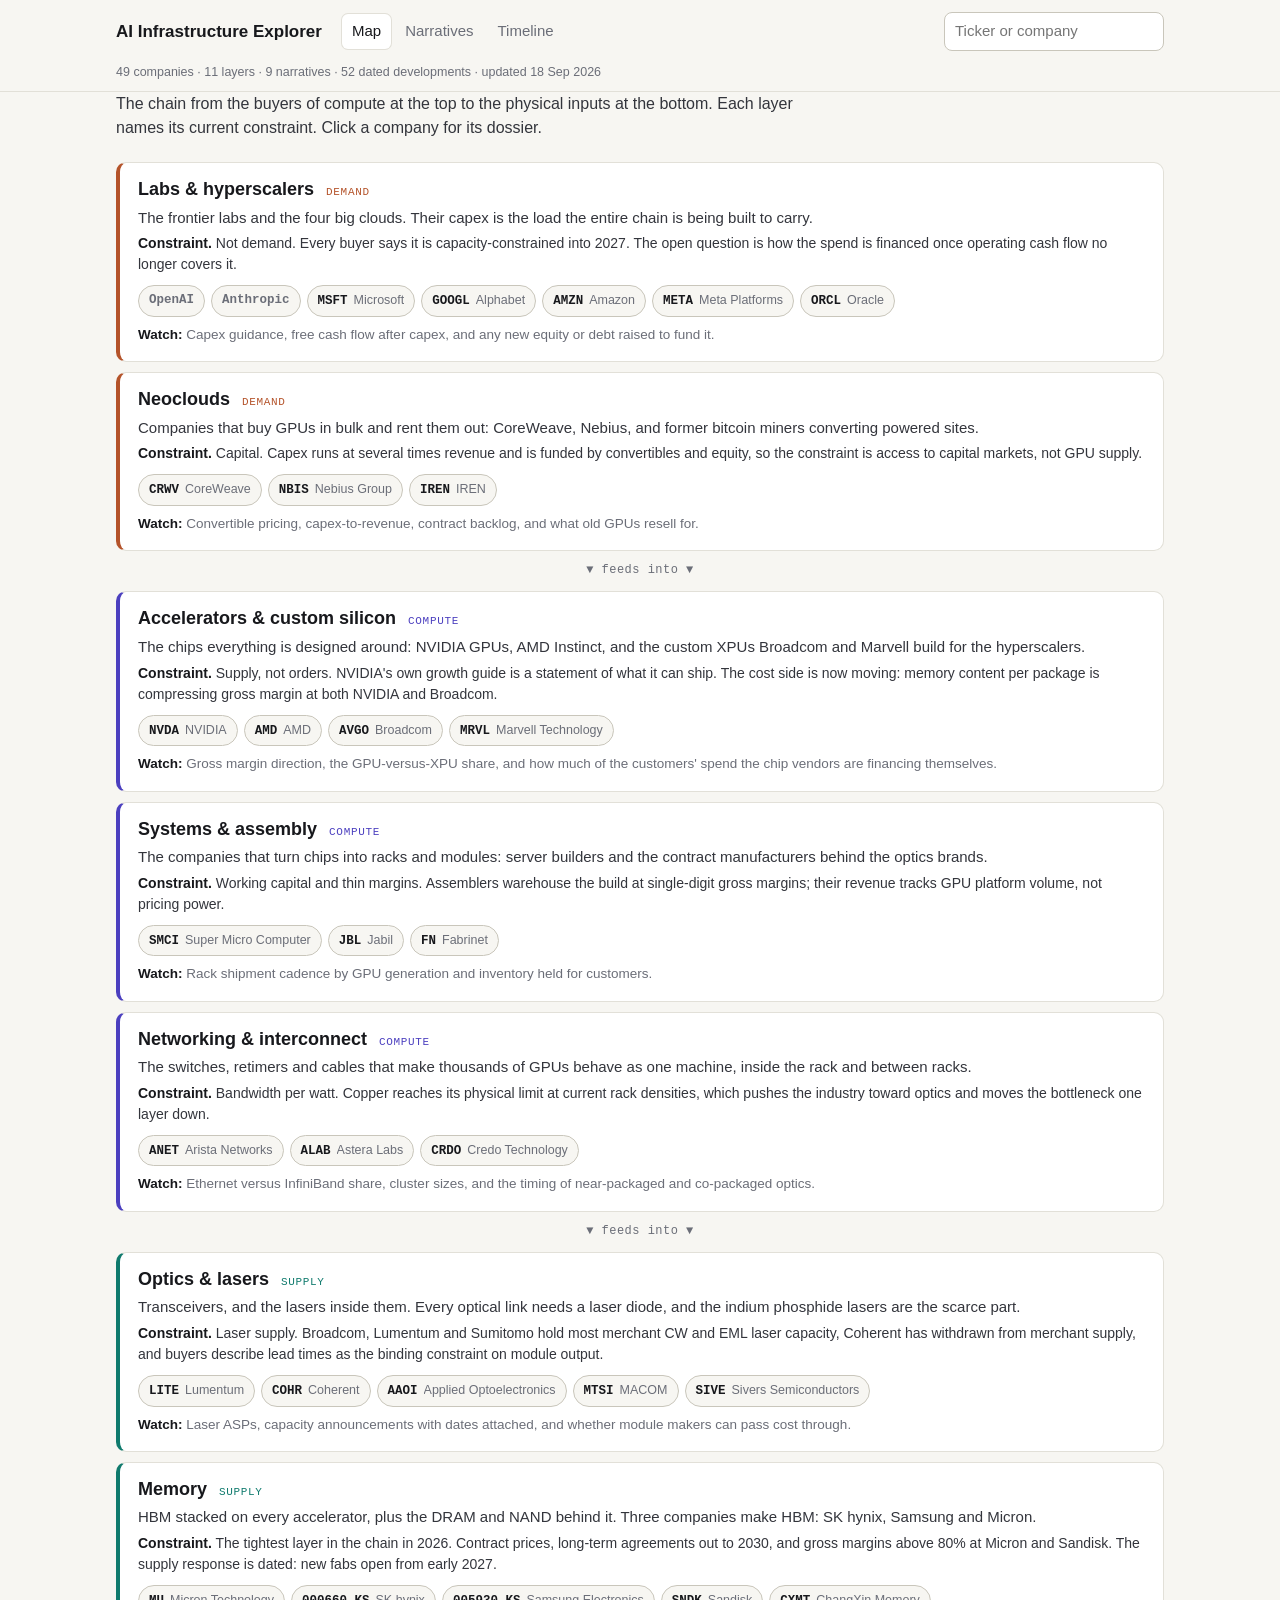
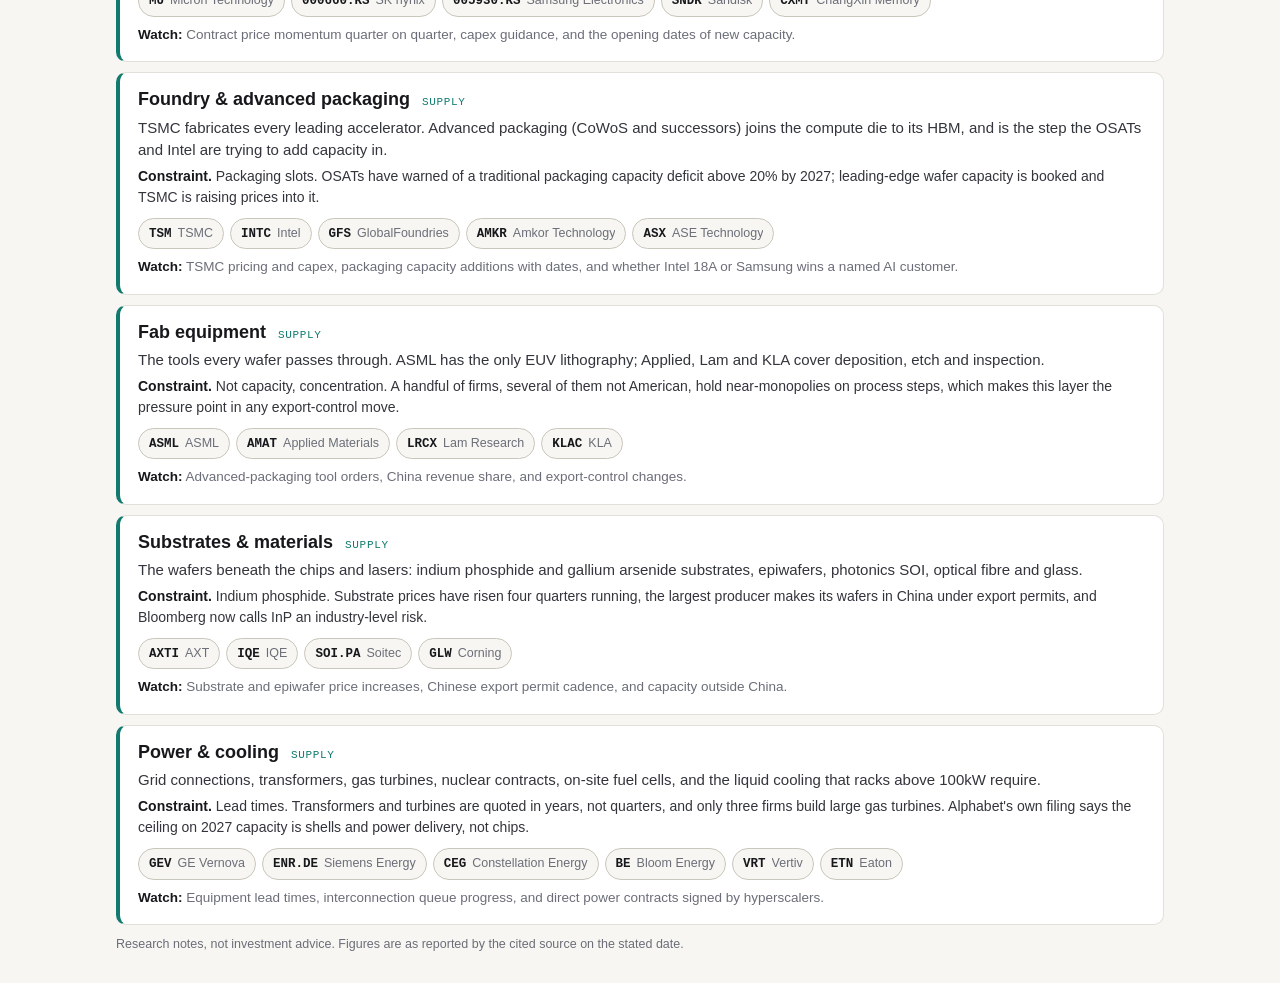
==== commit 9d1c418b: "feat: clean restart as a static field guide to the AI infrastructure chain Replaces the v1 ingest pi" ====
--- a/index.html
+++ b/index.html
@@ -1,471 +1,53 @@
-<!DOCTYPE html>
+<!doctype html>
 <html lang="en">
 <head>
-  <meta charset="UTF-8" />
-  <meta name="viewport" content="width=device-width, initial-scale=1.0" />
-  <title>Coverage — AI Infrastructure Explorer</title>
-
-  <!-- ⚡ favicon: inline SVG data URI (no external request, works on file://) -->
-  <link
-    rel="icon"
-    href="data:image/svg+xml,%3Csvg xmlns='http://www.w3.org/2000/svg' viewBox='0 0 24 24'%3E%3Cpath d='M13 2 4.5 13.5H11l-1 8.5L19.5 10H13z' fill='%235b3ee0'/%3E%3C/svg%3E"
-  />
-
-  <!-- Shared editorial design tokens + components (masthead, chips, ledger, colophon). -->
-  <link rel="stylesheet" href="shared/theme.css" />
-
-  <style>
-    /* Front-page-only layout. Tokens + components come from theme.css —
-       nothing here redefines a token or an .aie-* component. */
-
-    /* NOTE: only padding-BOTTOM here. This used to say `padding: 0 0 8px`,
-       which silently cancelled .aie-wrap's horizontal padding and pinned the
-       whole page flush to the viewport edge. */
-    .front { padding-bottom: var(--s-2); }
-
-    .front-header { margin: var(--s-6) 0 0; max-width: 20ch; }
-    .front-eyebrow { display: block; margin: 0 0 var(--s-3); }
-    .front-headline {
-      margin: 0 0 var(--s-4);
-      font-family: var(--display);
-      font-size: clamp(34px, 6vw, var(--fs-3xl));
-      font-weight: 700;
-      letter-spacing: -0.035em;
-      line-height: 1.02;
-      color: var(--ink);
-    }
-    .standfirst {
-      margin: 0;
-      max-width: 54ch;
-      font-family: var(--display);
-      font-size: var(--fs-lg);
-      line-height: 1.5;
-      color: var(--muted);
-    }
-    .standfirst b { font-weight: 600; color: var(--ink); }
-    .standfirst a {
-      color: var(--violet);
-      text-decoration-thickness: 1px;
-      text-underline-offset: 3px;
-    }
-
-    /* At-a-glance counts, above the ledger. */
-    .front-stats { margin-top: var(--s-7); }
-
-    /* Coverage ledger. */
-    .ledger-section { margin-top: var(--s-8); }
-    .ledger-head {
-      display: flex;
-      align-items: baseline;
-      justify-content: space-between;
-      gap: var(--s-3);
-      padding-bottom: var(--s-3);
-      border-bottom: 1px solid var(--border-strong);
-    }
-    .ledger-count { font-family: var(--mono); font-size: var(--fs-2xs); color: var(--muted); }
-    .empty-state {
-      margin-top: var(--s-4);
-      padding: var(--s-8) var(--s-5);
-      text-align: center;
-      border: 1px dashed var(--border-strong);
-      border-radius: var(--r-card);
-      background: var(--card);
-    }
-    .empty-state p {
-      margin: 0;
-      font-family: var(--display);
-      font-size: var(--fs-lg);
-      line-height: 1.5;
-      color: var(--muted);
-    }
-
-    /* Filter chips. The shared .aie-chip carries the look; this is layout only.
-       NOTE: no `font: inherit` here — that shorthand resets font-size and used
-       to blow the 11px chips up to the 17px body size. */
-    .ledger-filters {
-      display: flex;
-      flex-wrap: wrap;
-      align-items: center;
-      gap: var(--s-2);
-      margin: var(--s-5) 0 var(--s-4);
-    }
-    .ledger-filters .lf-label {
-      font-family: var(--mono);
-      font-size: var(--fs-2xs);
-      font-weight: 600;
-      letter-spacing: 0.08em;
-      text-transform: uppercase;
-      color: var(--muted);
-      margin-right: var(--s-1);
-    }
-    .ledger-filters .lf-group {
-      display: flex; flex-wrap: wrap; gap: var(--s-1); align-items: center;
-    }
-    .ledger-filters .lf-sep {
-      width: 1px; height: 16px; background: var(--border); margin: 0 var(--s-2);
-    }
-
-    /* Ticker + kind cells in the ledger table. */
-    .ledger-section .aie-ledger .l-ticker { white-space: nowrap; }
-    .ledger-section .aie-ledger .aie-ledger-title a {
-      color: inherit; text-decoration: none;
-    }
-
-    /* Sub-label above the "called, not yet written up" stub rows. */
-    .ledger-stub-note {
-      font-family: var(--mono);
-      font-size: var(--fs-2xs);
-      letter-spacing: 0.02em;
-      color: var(--muted);
-      margin: var(--s-7) 0 var(--s-2);
-    }
-    .ledger-nomatch {
-      padding: var(--s-6);
-      font-family: var(--sans);
-      font-size: var(--fs-sm);
-      color: var(--muted);
-    }
-
-    @media (max-width: 768px) {
-      .front-header { margin-top: var(--s-5); max-width: none; }
-      .front-stats { margin-top: var(--s-6); }
-      .ledger-section { margin-top: var(--s-7); }
-      .ledger-filters { gap: var(--s-1); }
-    }
-  </style>
+<meta charset="utf-8">
+<meta name="viewport" content="width=device-width, initial-scale=1">
+<title>AI Infrastructure Explorer</title>
+<meta name="description" content="A map of the AI hardware supply chain: who sits where, what constrains each layer, and what has changed.">
+<link rel="stylesheet" href="style.css">
 </head>
 <body>
-  <div class="gradient-border" id="gradientBorder"></div>
 
-  <!-- Shared top nav (theme.css). Rendered by AIE.renderNav('coverage') at boot. -->
-  <div id="topNav"></div>
+<header class="top">
+  <div class="wrap top-row">
+    <a class="brand" href="#map">AI Infrastructure Explorer</a>
+    <nav class="tabs" aria-label="Views">
+      <a href="#map" data-view="map">Map</a>
+      <a href="#narratives" data-view="narratives">Narratives</a>
+      <a href="#timeline" data-view="timeline">Timeline</a>
+    </nav>
+    <label class="search">
+      <input id="q" type="search" placeholder="Ticker or company" autocomplete="off" spellcheck="false" aria-label="Search companies">
+    </label>
+  </div>
+  <div class="wrap top-meta" id="meta"></div>
+</header>
 
-  <main class="aie-wrap front">
-    <!-- Page header — this page is the memo index, nothing more. The Desk
-         (desk.html) is the front door; this is the reading room. -->
-    <header class="front-header">
-      <span class="aie-label front-eyebrow">My coverage desk / 2026</span>
-      <h1 class="front-headline">Everything I've written up.</h1>
-      <p class="standfirst">Newest first. The live working view — prices,
-        the map, this week's calls — is on <a href="desk.html">the Desk</a>.</p>
-    </header>
+<main class="wrap">
+  <section id="view-map" class="view" hidden>
+    <p class="lede">The chain from the buyers of compute at the top to the physical inputs at the bottom. Each layer names its current constraint. Click a company for its dossier.</p>
+    <div id="map"></div>
+  </section>
 
-    <!-- At-a-glance counts. Filled from real data at boot; no hardcoded numbers. -->
-    <section class="front-stats" aria-label="Coverage at a glance">
-      <div class="aie-stat-grid" id="frontStats"></div>
-    </section>
+  <section id="view-narratives" class="view" hidden>
+    <p class="lede">The storylines that explain most of what is happening. Each carries the case, the counter-case, and the signposts that would settle it.</p>
+    <div id="narratives"></div>
+  </section>
 
-    <!-- Coverage ledger — memo rows + "not yet written up" stubs, built at boot. -->
-    <section class="ledger-section" aria-label="Written notes">
-      <div class="ledger-head">
-        <span class="aie-label">Written notes</span>
-        <span class="ledger-count" id="ledgerCount">Nothing written up yet</span>
-      </div>
-      <div class="ledger-filters" id="ledgerFilters"></div>
-      <div id="ledgerBody"></div>
-    </section>
-  </main>
+  <section id="view-timeline" class="view" hidden>
+    <p class="lede">Dated developments with sources, newest first. Filter by narrative or search a ticker.</p>
+    <div id="tl-filters" class="filters"></div>
+    <div id="timeline"></div>
+  </section>
+</main>
 
-  <footer class="aie-colophon" id="colophon"><!-- disclaimer from desk.meta at boot --></footer>
+<div id="backdrop" class="backdrop" hidden></div>
+<aside id="drawer" class="drawer" hidden aria-label="Company dossier"></aside>
 
-  <!-- data.js MUST load first: defines window.AIE_DATA -->
-  <script src="data.js"></script>
-  <!-- Shared AIE namespace (seeding, nav, formatters). After data.js. -->
-  <script src="shared/common.js"></script>
+<footer class="wrap foot" id="foot"></footer>
 
-  <script>
-    (function () {
-      "use strict";
-      var DATA = window.AIE_DATA || {};
-      var AIE = window.AIE;
-
-      // Shared boot: seed localStorage, paint the category gradient, render nav.
-      AIE.seed();
-      AIE.paintGradientBorder();
-      AIE.renderNav("coverage");
-
-      function el(tag, className, text) {
-        var n = document.createElement(tag);
-        if (className) n.className = className;
-        if (text != null) n.textContent = text;
-        return n;
-      }
-      var tickers = DATA.tickers || [];
-      var desk = DATA.desk || {};
-      var dmeta = desk.meta || {};
-
-      // ---- Colophon: disclaimer straight from desk.meta (fallback if absent). ----
-      var colo = document.getElementById("colophon");
-      if (colo) {
-        colo.appendChild(el("strong", null, "AI Infrastructure Explorer"));
-        colo.appendChild(document.createTextNode(" — "));
-        colo.appendChild(document.createTextNode(
-          dmeta.disclaimer ||
-          "Personal research tool — not investment advice."));
-        colo.appendChild(document.createTextNode(" · "));
-        var designLink = el("a", null, "Design reference");
-        designLink.href = "design.html";
-        colo.appendChild(designLink);
-      }
-
-      /* ================================================================
-         At-a-glance counts. Every figure is READ FROM THE DATA — nothing
-         here is hardcoded, so the panel can never drift from the store.
-         The lead stat is the one the operator actually acts on.
-         ================================================================ */
-      function statBlock(value, label, note, lead) {
-        var d = el("div", "aie-stat" + (lead ? " aie-stat--lead" : ""));
-        d.appendChild(el("span", "aie-stat-value", value));
-        d.appendChild(el("span", "aie-stat-label", label));
-        if (note) d.appendChild(el("span", "aie-stat-note", note));
-        return d;
-      }
-
-      function renderFrontStats() {
-        var host = document.getElementById("frontStats");
-        if (!host) return;
-        var memoStore = DATA.memos || {};
-        var memoList = memoStore.memos || [];
-        var verdicts = (desk.verdicts || []);
-        var called = {};
-        verdicts.forEach(function (v) { called[v.ticker] = true; });
-        var written = {};
-        memoList.forEach(function (m) { written[m.ticker] = true; });
-        var awaiting = verdicts.filter(function (v) { return !written[v.ticker]; }).length;
-
-        host.innerHTML = "";
-        host.appendChild(statBlock(
-          String(memoList.length), "Names written up",
-          awaiting ? awaiting + " more called, not yet written" : "every call has a note",
-          true));
-        host.appendChild(statBlock(
-          String(Object.keys(called).length), "Live calls",
-          dmeta.reviewedAt ? "reviewed " + AIE.fmtDate(dmeta.reviewedAt) : null));
-        // Real layers only. `unsorted` is a triage bucket with no flowRole —
-        // counting it would claim 11 layers when the chain has 10.
-        var cats = DATA.categories || {};
-        var layers = Object.keys(cats).filter(function (id) {
-          return cats[id] && cats[id].flowRole;
-        }).length;
-        host.appendChild(statBlock(
-          String(tickers.length), "Companies tracked",
-          layers + " layers of the chain"));
-      }
-
-      /* ================================================================
-         Coverage ledger. One row per published memo (newest first) plus
-         muted "verdict only" stubs for Core names the desk has a stance
-         on but hasn't written up yet. Filters (kind + rating) act on the
-         memo rows; the reserved empty-state stays when there are no memos.
-         ================================================================ */
-      var tickerCategory = {};
-      tickers.forEach(function (t) { tickerCategory[t.ticker] = t.category; });
-      function catColor(sym) { return AIE.categoryColor(tickerCategory[sym], null); }
-
-      var KIND_LABEL = { coverage: "Coverage", update: "Update", "exit-note": "Exit note" };
-      function kindLabel(k) { return KIND_LABEL[k] || k || "Note"; }
-
-      var ledgerFilter = { kind: null, rating: null, theme: null };
-
-      function publishedDesc(a, b) {
-        var da = a.publishedAt || a.updatedAt || "";
-        var db = b.publishedAt || b.updatedAt || "";
-        return db < da ? -1 : (db > da ? 1 : 0);
-      }
-
-      // A ledger row. `stub` rows are muted "verdict only" links to the watchlist.
-      function ledgerRow(o) {
-        var tr = el("tr", o.stub ? "is-stub" : "is-link");
-
-        var dCell = el("td", "aie-ledger-date", o.date || "—");
-        dCell.setAttribute("data-label", "Date");
-        tr.appendChild(dCell);
-
-        var tCell = el("td", "l-ticker");
-        var chip = el("span", "aie-chip aie-chip--ticker", o.ticker);
-        var color = catColor(o.ticker);
-        if (color) chip.style.setProperty("--chip-accent", color);
-        tCell.appendChild(chip);
-        tr.appendChild(tCell);
-
-        var kCell = el("td");
-        kCell.setAttribute("data-label", "Type");
-        if (o.kind) kCell.appendChild(el("span", "aie-chip", kindLabel(o.kind)));
-        else kCell.appendChild(document.createTextNode("—"));
-        tr.appendChild(kCell);
-
-        var titleCell = el("td", "aie-ledger-title");
-        var a = el("a", null, o.title);
-        a.href = o.href;
-        titleCell.appendChild(a);
-        tr.appendChild(titleCell);
-
-        var rCell = el("td");
-        rCell.setAttribute("data-label", "Call");
-        if (o.rating) rCell.appendChild(el("span", "aie-badge aie-stance--" + o.rating, AIE.stanceLabel(o.rating)));
-        else rCell.appendChild(document.createTextNode("—"));
-        tr.appendChild(rCell);
-
-        // Whole-row click convenience (the title is the real, keyboard-accessible link).
-        tr.addEventListener("click", function (ev) {
-          if (ev.target.tagName !== "A") window.location.href = o.href;
-        });
-        return tr;
-      }
-
-      function buildLedgerTable(memoRows, stubRows) {
-        var table = el("table", "aie-ledger");
-        var thead = el("thead");
-        var htr = el("tr");
-        ["Date", "Ticker", "Type", "Title", "Call"].forEach(function (h) {
-          htr.appendChild(el("th", null, h));
-        });
-        thead.appendChild(htr);
-        table.appendChild(thead);
-
-        var tbody = el("tbody");
-        memoRows.forEach(function (m) {
-          tbody.appendChild(ledgerRow({
-            date: m.publishedAt ? AIE.fmtDate(m.publishedAt) : "—",
-            ticker: m.ticker,
-            kind: m.kind,
-            title: m.title || m.id,
-            rating: m.rating,
-            href: "memo.html?id=" + encodeURIComponent(m.id),
-            stub: false
-          }));
-        });
-        stubRows.forEach(function (v) {
-          tbody.appendChild(ledgerRow({
-            date: "—",
-            ticker: v.ticker,
-            kind: null,
-            title: "Called — not written up yet",
-            rating: v.stance,
-            href: "desk.html#chapter-watchlist",
-            stub: true
-          }));
-        });
-        table.appendChild(tbody);
-        return table;
-      }
-
-      // Distinct values in author-preferred order, filtered to those present.
-      function distinctIn(items, key, order) {
-        var seen = {};
-        items.forEach(function (it) { if (it[key]) seen[it[key]] = true; });
-        return order.filter(function (v) { return seen[v]; });
-      }
-
-      function renderFilterGroup(label, dimension, values, labelFn) {
-        var group = el("div", "lf-group");
-        group.appendChild(el("span", "lf-label", label));
-        function chip(text, value) {
-          var active = ledgerFilter[dimension] === value;
-          var b = el("button", "aie-chip" + (active ? " is-active" : ""), text);
-          b.type = "button";
-          b.addEventListener("click", function () {
-            ledgerFilter[dimension] = value;
-            renderLedger();
-          });
-          return b;
-        }
-        group.appendChild(chip("All", null));
-        values.forEach(function (v) {
-          var text = labelFn ? labelFn(v) : (v === "exit-note" ? "Exit note" : v);
-          group.appendChild(chip(text, v));
-        });
-        return group;
-      }
-
-      // Distinct ticker categories present across the given memos, ordered by the
-      // categories' value-chain layer so the theme chips read Supply → Demand.
-      function themesInMemos(memos) {
-        var seen = {};
-        memos.forEach(function (m) { var c = tickerCategory[m.ticker]; if (c) seen[c] = true; });
-        return Object.keys(DATA.categories)
-          .filter(function (id) { return seen[id]; })
-          .sort(function (a, b) {
-            return (DATA.categories[a].layer || 0) - (DATA.categories[b].layer || 0);
-          });
-      }
-      function themeLabel(id) {
-        var c = DATA.categories && DATA.categories[id];
-        return (c && c.label) || id;
-      }
-
-      function renderLedger() {
-        var store = DATA.memos || {};
-        var memos = (store.memos || []).slice().sort(publishedDesc);
-        var verdicts = (DATA.desk && DATA.desk.verdicts) || [];
-
-        var countEl = document.getElementById("ledgerCount");
-        var filtersEl = document.getElementById("ledgerFilters");
-        var bodyEl = document.getElementById("ledgerBody");
-        if (!bodyEl) return;
-
-        countEl.textContent = memos.length
-          ? memos.length + (memos.length === 1 ? " note" : " notes")
-          : "Nothing written up yet";
-
-        // Filters — only meaningful when memos exist.
-        filtersEl.innerHTML = "";
-        if (memos.length) {
-          var kinds = distinctIn(memos, "kind", ["coverage", "update", "exit-note"]);
-          var ratings = distinctIn(memos, "rating", ["act", "accumulate", "watch", "pass"]);
-          var themes = themesInMemos(memos);
-          var groups = [];
-          if (kinds.length > 1) groups.push(renderFilterGroup("Type", "kind", kinds));
-          if (ratings.length > 1) groups.push(renderFilterGroup("Call", "rating", ratings, AIE.stanceLabel));
-          if (themes.length > 1) groups.push(renderFilterGroup("Layer", "theme", themes, themeLabel));
-          groups.forEach(function (g, i) {
-            if (i) filtersEl.appendChild(el("span", "lf-sep"));
-            filtersEl.appendChild(g);
-          });
-        }
-
-        var filteredMemos = memos.filter(function (m) {
-          return (!ledgerFilter.kind || m.kind === ledgerFilter.kind)
-              && (!ledgerFilter.rating || m.rating === ledgerFilter.rating)
-              && (!ledgerFilter.theme || tickerCategory[m.ticker] === ledgerFilter.theme);
-        });
-
-        // "Verdict only" stubs: Core names with a desk verdict but no memo.
-        // The theme filter is a ticker attribute, so it narrows stubs too; kind/
-        // rating are memo attributes and leave stubs untouched (as before).
-        var memoTickers = {};
-        memos.forEach(function (m) { memoTickers[m.ticker] = true; });
-        var stubs = verdicts.filter(function (v) {
-          return !memoTickers[v.ticker]
-              && (!ledgerFilter.theme || tickerCategory[v.ticker] === ledgerFilter.theme);
-        });
-
-        bodyEl.innerHTML = "";
-
-        // Empty-state stays when there are no memos at all.
-        if (!memos.length) {
-          var empty = el("div", "empty-state");
-          empty.appendChild(el("p", null, "Nothing written up yet. The next weekly review starts the first note."));
-          bodyEl.appendChild(empty);
-          if (stubs.length) {
-            bodyEl.appendChild(el("p", "ledger-stub-note",
-              stubs.length + " name" + (stubs.length === 1 ? "" : "s") +
-              " already have a call, but no write-up yet:"));
-            bodyEl.appendChild(buildLedgerTable([], stubs));
-          }
-          return;
-        }
-
-        if (!filteredMemos.length && !stubs.length) {
-          bodyEl.appendChild(el("div", "ledger-nomatch", "Nothing matches those filters."));
-          return;
-        }
-        bodyEl.appendChild(buildLedgerTable(filteredMemos, stubs));
-      }
-
-      renderFrontStats();
-      renderLedger();
-    })();
-  </script>
+<script src="data.js"></script>
+<script src="app.js"></script>
 </body>
 </html>
--- a/style.css
+++ b/style.css
@@ -0,0 +1,156 @@
+/* AI Infrastructure Explorer — one stylesheet, no build step, no external fonts. */
+
+:root {
+  --bg: #f7f6f2;
+  --card: #ffffff;
+  --ink: #17181c;
+  --text: #33353c;
+  --muted: #6b6e78;
+  --line: #e2e0d8;
+  --line-strong: #c9c6bb;
+  --accent: #1f4fd8;
+  --demand: #b4532a;
+  --compute: #4b3fbf;
+  --supply: #0f7a6d;
+  --bull: #157347;
+  --bear: #b3261e;
+  --sans: -apple-system, BlinkMacSystemFont, "Segoe UI", Helvetica, Arial, sans-serif;
+  --mono: ui-monospace, "SF Mono", Menlo, Consolas, monospace;
+  --r: 10px;
+  --maxw: 1080px;
+}
+@media (prefers-color-scheme: dark) {
+  :root {
+    --bg: #15161a; --card: #1e2026; --ink: #f2f1ec; --text: #d6d5cf; --muted: #9a9ca6;
+    --line: #2d3038; --line-strong: #454852; --accent: #7fa0ff;
+    --demand: #e08a5e; --compute: #a396ff; --supply: #4cc3b3; --bull: #4fc47e; --bear: #ff7b72;
+  }
+}
+
+* { box-sizing: border-box; }
+html { -webkit-text-size-adjust: 100%; }
+body { margin: 0; background: var(--bg); color: var(--text); font: 15px/1.5 var(--sans); }
+a { color: var(--accent); text-decoration: none; }
+a:hover { text-decoration: underline; }
+h1, h2, h3, h4 { color: var(--ink); margin: 0; line-height: 1.2; }
+p { margin: 0 0 .75em; }
+button { font: inherit; color: inherit; }
+[hidden] { display: none !important; }
+.wrap { max-width: var(--maxw); margin: 0 auto; padding: 0 16px; }
+.mono { font-family: var(--mono); }
+.muted { color: var(--muted); }
+
+/* header */
+.top { border-bottom: 1px solid var(--line); background: var(--bg); position: sticky; top: 0; z-index: 5; }
+.top-row { display: flex; align-items: center; gap: 20px; padding: 12px 16px; }
+.brand { color: var(--ink); font-weight: 700; font-size: 17px; white-space: nowrap; }
+.brand:hover { text-decoration: none; }
+.tabs { display: flex; gap: 4px; }
+.tabs a { color: var(--muted); padding: 6px 10px; border-radius: 6px; font-weight: 500; }
+.tabs a:hover { color: var(--ink); text-decoration: none; }
+.tabs a.on { color: var(--ink); background: var(--card); box-shadow: 0 0 0 1px var(--line); }
+.search { margin-left: auto; }
+.search input { width: 220px; max-width: 45vw; padding: 7px 10px; border: 1px solid var(--line-strong); border-radius: 8px; background: var(--card); color: var(--ink); font: inherit; }
+.search input:focus { outline: 2px solid var(--accent); outline-offset: 1px; }
+.top-meta { font-size: 12.5px; color: var(--muted); padding: 0 16px 10px; }
+
+main { padding: 24px 16px 48px; }
+.lede { font-size: 16px; color: var(--text); max-width: 720px; margin-bottom: 22px; }
+
+/* map */
+.layer { background: var(--card); border: 1px solid var(--line); border-radius: var(--r); padding: 16px 18px; margin-bottom: 10px; border-left: 4px solid var(--stage); }
+.layer[data-stage="demand"]  { --stage: var(--demand); }
+.layer[data-stage="compute"] { --stage: var(--compute); }
+.layer[data-stage="supply"]  { --stage: var(--supply); }
+.layer-head { display: flex; align-items: baseline; gap: 12px; flex-wrap: wrap; }
+.layer-head h2 { font-size: 18px; }
+.stage-tag { font-family: var(--mono); font-size: 11px; letter-spacing: .06em; text-transform: uppercase; color: var(--stage); }
+.layer-summary { margin: 6px 0 4px; }
+.layer-constraint { margin: 0 0 10px; font-size: 14px; }
+.layer-constraint b, .layer-watch b { color: var(--ink); font-weight: 600; }
+.layer-watch { font-size: 13.5px; color: var(--muted); margin: 8px 0 0; }
+.chips { display: flex; flex-wrap: wrap; gap: 6px; }
+.chip { display: inline-flex; align-items: baseline; gap: 6px; padding: 5px 10px; border: 1px solid var(--line-strong); border-radius: 999px; background: var(--bg); cursor: pointer; transition: border-color .2s ease, background .2s ease; max-width: 100%; }
+.chip b { font-family: var(--mono); font-size: 12.5px; color: var(--ink); font-weight: 600; }
+.chip span { font-size: 12.5px; color: var(--muted); white-space: nowrap; overflow: hidden; text-overflow: ellipsis; max-width: 180px; }
+.chip:hover, .chip:focus-visible { border-color: var(--accent); background: var(--card); outline: none; }
+.chip.private b { color: var(--muted); }
+.chip.sm { padding: 2px 8px; }
+.chip.sm b { font-size: 11.5px; }
+.chip.sm span { display: none; }
+.flow { text-align: center; color: var(--muted); font-size: 12px; margin: 2px 0 12px; font-family: var(--mono); letter-spacing: .04em; }
+.empty { color: var(--muted); padding: 24px 0; }
+
+/* narratives */
+.narr { background: var(--card); border: 1px solid var(--line); border-radius: var(--r); margin-bottom: 10px; }
+.narr summary { list-style: none; cursor: pointer; padding: 16px 18px; display: grid; grid-template-columns: 1fr auto; gap: 4px 12px; }
+.narr summary::-webkit-details-marker { display: none; }
+.narr summary h2 { font-size: 18px; }
+.narr summary p { grid-column: 1 / -1; margin: 0; color: var(--text); }
+.pill { font-family: var(--mono); font-size: 11px; letter-spacing: .05em; text-transform: uppercase; padding: 3px 8px; border-radius: 999px; border: 1px solid var(--line-strong); color: var(--muted); align-self: start; white-space: nowrap; }
+.pill.consensus { color: var(--supply); border-color: var(--supply); }
+.pill.building { color: var(--accent); border-color: var(--accent); }
+.pill.contested { color: var(--demand); border-color: var(--demand); }
+.pill.fading { color: var(--muted); }
+.narr-body { padding: 0 18px 18px; border-top: 1px solid var(--line); }
+.two { display: grid; grid-template-columns: 1fr 1fr; gap: 18px; margin-top: 14px; }
+.two h4, .block h4 { font-family: var(--mono); font-size: 11px; letter-spacing: .06em; text-transform: uppercase; color: var(--muted); margin-bottom: 6px; }
+.two .case h4 { color: var(--bull); }
+.two .counter h4 { color: var(--bear); }
+.block { margin-top: 14px; }
+.block ul { margin: 0; padding-left: 18px; }
+.block li { margin-bottom: 3px; }
+
+/* timeline */
+.filters { display: flex; flex-wrap: wrap; gap: 6px; margin-bottom: 18px; }
+.filters button { padding: 4px 10px; border-radius: 999px; border: 1px solid var(--line-strong); background: var(--card); cursor: pointer; font-size: 13px; color: var(--muted); }
+.filters button.on { color: var(--ink); border-color: var(--ink); }
+.month { font-family: var(--mono); font-size: 12px; letter-spacing: .06em; text-transform: uppercase; color: var(--muted); margin: 22px 0 8px; }
+.month:first-child { margin-top: 0; }
+.dev { display: grid; grid-template-columns: 92px 1fr; gap: 12px; padding: 12px 0; border-top: 1px solid var(--line); }
+.dev:last-child { border-bottom: 1px solid var(--line); }
+.dev time { font-family: var(--mono); font-size: 12.5px; color: var(--muted); padding-top: 3px; }
+.dev.future time { color: var(--accent); }
+.dev h3 { font-size: 15.5px; font-weight: 600; margin-bottom: 4px; }
+.dev p { margin-bottom: 6px; font-size: 14px; }
+.dev-meta { display: flex; flex-wrap: wrap; gap: 6px; align-items: center; font-size: 12px; color: var(--muted); }
+.dev-meta .src { font-family: var(--mono); font-size: 11.5px; }
+.tag { font-size: 11.5px; color: var(--muted); border: 1px solid var(--line); border-radius: 4px; padding: 1px 6px; cursor: pointer; background: none; }
+.tag:hover { color: var(--ink); border-color: var(--line-strong); }
+
+/* drawer */
+.backdrop { position: fixed; inset: 0; background: rgba(0,0,0,.35); z-index: 20; }
+.drawer { position: fixed; top: 0; right: 0; bottom: 0; width: min(560px, 100vw); background: var(--card); border-left: 1px solid var(--line); z-index: 21; overflow-y: auto; padding: 22px 24px 40px; box-shadow: -12px 0 40px rgba(0,0,0,.12); }
+.drawer-head { display: flex; align-items: flex-start; gap: 12px; }
+.drawer-head .t { font-family: var(--mono); font-size: 13px; color: var(--stage); letter-spacing: .04em; }
+.drawer-head h2 { font-size: 24px; margin: 2px 0 4px; }
+.drawer-head .sub { font-size: 13px; color: var(--muted); }
+.close { margin-left: auto; border: 1px solid var(--line-strong); background: none; border-radius: 8px; width: 32px; height: 32px; cursor: pointer; font-size: 18px; line-height: 1; color: var(--muted); }
+.close:hover { color: var(--ink); }
+.drawer .what { font-size: 16px; color: var(--ink); margin: 16px 0 8px; }
+.drawer .role { margin-bottom: 4px; }
+.drawer .two { margin-top: 18px; }
+.drawer .watch { margin-top: 16px; padding: 10px 12px; background: var(--bg); border-radius: 8px; font-size: 14px; }
+.drawer .watch b { color: var(--ink); }
+.facts { list-style: none; padding: 0; margin: 0; }
+.facts li { padding: 8px 0; border-top: 1px solid var(--line); font-size: 14px; }
+.facts .asof { font-family: var(--mono); font-size: 11.5px; color: var(--muted); margin-right: 8px; }
+.facts a { font-family: var(--mono); font-size: 11.5px; margin-left: 6px; }
+.devlist { list-style: none; padding: 0; margin: 0; }
+.devlist li { padding: 6px 0; border-top: 1px solid var(--line); font-size: 14px; }
+.devlist time { font-family: var(--mono); font-size: 11.5px; color: var(--muted); margin-right: 8px; }
+.narrlinks a { display: inline-block; margin: 0 8px 4px 0; }
+
+.foot { font-size: 12.5px; color: var(--muted); padding: 0 16px 40px; }
+
+@media (max-width: 768px) {
+  .top-row { flex-wrap: wrap; gap: 10px; }
+  .tabs { order: 3; width: 100%; }
+  .search { margin-left: auto; }
+  .search input { width: 150px; }
+  .two { grid-template-columns: 1fr; }
+  .dev { grid-template-columns: 1fr; gap: 2px; }
+  .drawer { padding: 18px 16px 40px; }
+  .chip span { max-width: 120px; }
+}
+@media (prefers-reduced-motion: reduce) { * { transition: none !important; } }
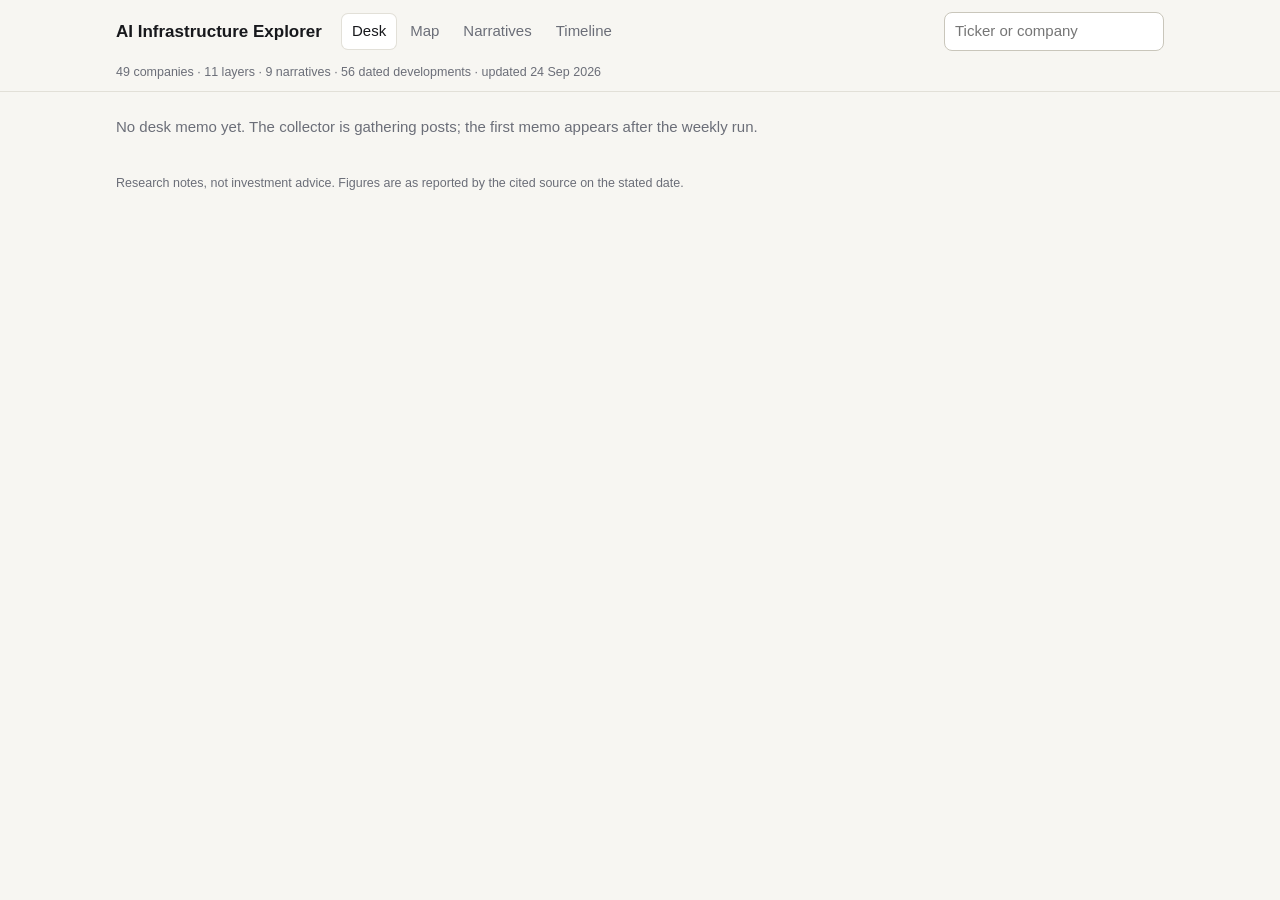
==== commit 7e8cef47: "feat: fund desk - hourly analyst collector, weekly memo, Desk tab Brings back the automation removed" ====
--- a/index.html
+++ b/index.html
@@ -11,8 +11,9 @@
 
 <header class="top">
   <div class="wrap top-row">
-    <a class="brand" href="#map">AI Infrastructure Explorer</a>
+    <a class="brand" href="#desk">AI Infrastructure Explorer</a>
     <nav class="tabs" aria-label="Views">
+      <a href="#desk" data-view="desk">Desk</a>
       <a href="#map" data-view="map">Map</a>
       <a href="#narratives" data-view="narratives">Narratives</a>
       <a href="#timeline" data-view="timeline">Timeline</a>
@@ -25,6 +26,10 @@
 </header>
 
 <main class="wrap">
+  <section id="view-desk" class="view" hidden>
+    <div id="memo"></div>
+  </section>
+
   <section id="view-map" class="view" hidden>
     <p class="lede">The chain from the buyers of compute at the top to the physical inputs at the bottom. Each layer names its current constraint. Click a company for its dossier.</p>
     <div id="map"></div>
@@ -48,6 +53,7 @@
 <footer class="wrap foot" id="foot"></footer>
 
 <script src="data.js"></script>
+<script src="desk.js"></script>
 <script src="app.js"></script>
 </body>
 </html>
--- a/style.css
+++ b/style.css
@@ -154,3 +154,50 @@
   .chip span { max-width: 120px; }
 }
 @media (prefers-reduced-motion: reduce) { * { transition: none !important; } }
+
+/* desk */
+.memo-meta { font-family: var(--mono); font-size: 12px; color: var(--muted); letter-spacing: .03em; display: flex; flex-wrap: wrap; gap: 10px; align-items: center; }
+.memo-meta select { font: inherit; padding: 2px 6px; border: 1px solid var(--line-strong); border-radius: 6px; background: var(--card); color: var(--ink); }
+.headline { font-size: 26px; line-height: 1.25; margin: 8px 0 20px; max-width: 820px; text-wrap: balance; }
+.dsec { background: var(--card); border: 1px solid var(--line); border-radius: var(--r); padding: 16px 18px; margin-bottom: 12px; }
+.dsec > h2 { font-size: 17px; margin-bottom: 10px; }
+.dsec h4 { font-family: var(--mono); font-size: 11px; letter-spacing: .06em; text-transform: uppercase; color: var(--muted); margin-bottom: 6px; }
+.dsec h4.sub { margin-top: 14px; }
+.dsec .two { margin-top: 0; }
+.dsec ul { margin: 0; padding-left: 18px; }
+.small { font-size: 13px; }
+.pushback { border-left: 4px solid var(--bear); }
+.idea { border-top: 1px solid var(--line); padding: 14px 0 10px; }
+.idea:first-of-type { border-top: 0; }
+.idea-head { display: flex; flex-wrap: wrap; align-items: center; gap: 8px; margin-bottom: 6px; }
+.idea-head h3 { font-size: 16px; }
+.conf { font-size: 12px; color: var(--muted); }
+.pill.act-accumulate { color: var(--bull); border-color: var(--bull); }
+.pill.act-trim, .pill.act-avoid { color: var(--bear); border-color: var(--bear); }
+.pill.act-watch { color: var(--accent); border-color: var(--accent); }
+.thesis { color: var(--ink); }
+.kv { display: grid; grid-template-columns: 140px 1fr; gap: 4px 14px; margin: 0 0 8px; font-size: 14px; }
+.kv dt { color: var(--muted); font-size: 12.5px; padding-top: 1px; }
+.kv dd { margin: 0; }
+.kv a, .idea-foot a, .movers a, .devlist a { font-family: var(--mono); font-size: 11.5px; }
+.idea-foot { display: flex; flex-wrap: wrap; gap: 6px 10px; font-size: 12.5px; }
+.who { color: var(--muted); font-family: var(--mono); font-size: 12px; }
+.tkr { font-family: var(--mono); font-size: 12px; font-weight: 600; color: var(--ink); }
+.scroll { overflow-x: auto; -webkit-overflow-scrolling: touch; }
+table { border-collapse: collapse; width: 100%; font-size: 13.5px; }
+th { text-align: left; font-family: var(--mono); font-size: 11px; letter-spacing: .04em; color: var(--muted); font-weight: 500; padding: 6px 8px; border-bottom: 1px solid var(--line-strong); white-space: nowrap; }
+td { padding: 8px; border-bottom: 1px solid var(--line); vertical-align: top; }
+td.num { font-family: var(--mono); font-size: 12.5px; white-space: nowrap; font-variant-numeric: tabular-nums; }
+.board td { min-width: 130px; }
+.board td:first-child { min-width: 70px; }
+.board td.read { min-width: 220px; }
+.board .note { font-size: 12px; color: var(--muted); margin-top: 2px; }
+.st { font-family: var(--mono); font-size: 12px; font-weight: 600; white-space: nowrap; }
+.st.bull { color: var(--bull); } .st.bear { color: var(--bear); } .st.mixed { color: var(--demand); }
+.up { color: var(--bull); } .dn { color: var(--bear); }
+@media (max-width: 768px) {
+  .headline { font-size: 21px; }
+  .kv { grid-template-columns: 1fr; gap: 0; }
+  .kv dd { margin-bottom: 6px; }
+  .dsec { padding: 14px; }
+}
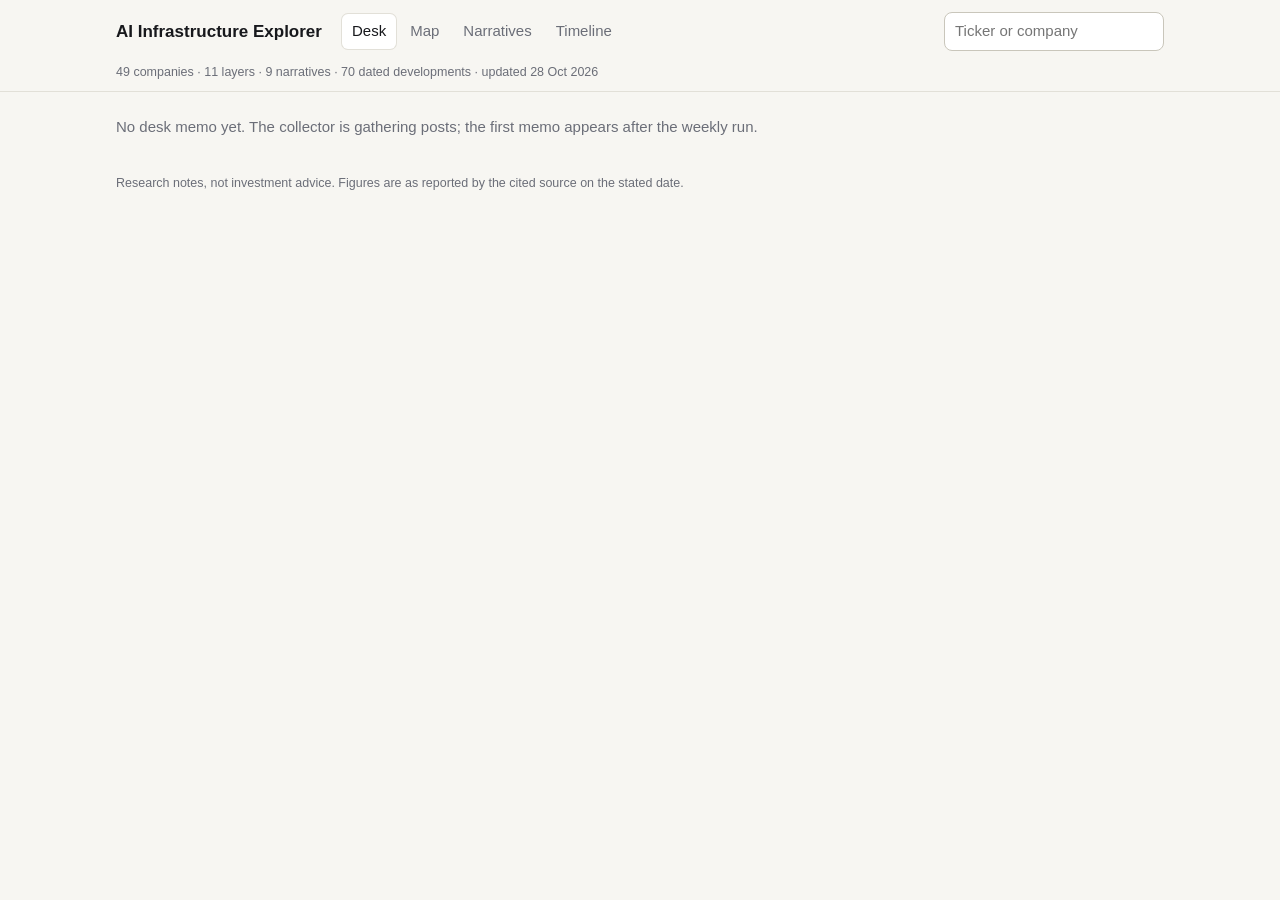
==== commit ec902342: "desk: cockpit with zone charts, map lenses, desk view in dossiers; cloud brief prompt; handover 2 No" ====
--- a/index.html
+++ b/index.html
@@ -49,6 +49,7 @@
 
 <div id="backdrop" class="backdrop" hidden></div>
 <aside id="drawer" class="drawer" hidden aria-label="Company dossier"></aside>
+<div id="tip" class="tip" hidden role="tooltip"></div>
 
 <footer class="wrap foot" id="foot"></footer>
 
--- a/style.css
+++ b/style.css
@@ -174,7 +174,7 @@
 .conf { font-size: 12px; color: var(--muted); }
 .pill.act-accumulate { color: var(--bull); border-color: var(--bull); }
 .pill.act-trim, .pill.act-avoid { color: var(--bear); border-color: var(--bear); }
-.pill.act-watch { color: var(--accent); border-color: var(--accent); }
+.pill.act-watch, .pill.act-holding { color: var(--accent); border-color: var(--accent); }
 .thesis { color: var(--ink); }
 .kv { display: grid; grid-template-columns: 140px 1fr; gap: 4px 14px; margin: 0 0 8px; font-size: 14px; }
 .kv dt { color: var(--muted); font-size: 12.5px; padding-top: 1px; }
@@ -201,3 +201,187 @@
   .kv dd { margin-bottom: 6px; }
   .dsec { padding: 14px; }
 }
+
+/* desk: zone ladder, changes, events, track record */
+.ladder { margin: 8px 0 2px; max-width: 520px; }
+.lbar { position: relative; height: 10px; border-radius: 5px; background: var(--line); overflow: hidden; }
+.lz { position: absolute; top: 0; bottom: 0; }
+.z-add { background: color-mix(in srgb, var(--bull) 70%, transparent); }
+.z-buy { background: color-mix(in srgb, var(--bull) 35%, transparent); }
+.z-hold { background: var(--line-strong); }
+.z-above { background: color-mix(in srgb, var(--bear) 30%, transparent); }
+.z-trim { background: color-mix(in srgb, var(--bear) 65%, transparent); }
+.lmark { position: absolute; top: -3px; bottom: -3px; width: 3px; margin-left: -1.5px; background: var(--ink); border-radius: 2px; }
+.ltick { position: absolute; top: 0; bottom: 0; width: 1px; background: var(--card); opacity: .9; }
+.llegend { font-family: var(--mono); font-size: 11px; color: var(--muted); margin-top: 5px; display: flex; flex-wrap: wrap; gap: 2px 12px; align-items: center; }
+.llegend .k { display: inline-block; width: 10px; height: 8px; border-radius: 2px; margin-right: 4px; vertical-align: -1px; }
+.lnow { font-size: 12.5px; color: var(--muted); margin-top: 2px; }
+.zn.add, .zn.buy { color: var(--bull); } .zn.hold { color: var(--muted); } .zn.above, .zn.trim { color: var(--bear); }
+.changed { border-left: 4px solid var(--accent); }
+.chg { list-style: none; padding: 0; margin: 0; }
+.chg li { padding: 5px 0; border-top: 1px solid var(--line); font-size: 14px; }
+.chg li:first-child { border-top: 0; }
+.chg li::before { font-family: var(--mono); font-size: 11px; margin-right: 8px; color: var(--muted); }
+.chg .k-open::before { content: "OPEN"; color: var(--bull); }
+.chg .k-close::before { content: "CLOSE"; color: var(--bear); }
+.chg .k-new::before { content: "NEW"; color: var(--accent); }
+.chg .k-drop::before { content: "DROP"; color: var(--bear); }
+.chg .k-move::before { content: "MOVE"; }
+.chg .k-flip::before { content: "FLIP"; color: var(--demand); }
+.chg .k-event::before { content: "EVENT"; color: var(--compute); }
+.chg .k-alert::before { content: "ALERT"; color: var(--demand); }
+.chg time { font-family: var(--mono); font-size: 11.5px; color: var(--muted); margin-right: 6px; }
+.event { border-top: 1px solid var(--line); padding: 14px 0 8px; }
+.event:first-of-type { border-top: 0; }
+.event .idea-head time { font-family: var(--mono); font-size: 12px; color: var(--muted); margin-left: auto; }
+.pill.ver-confirms { color: var(--bull); border-color: var(--bull); }
+.pill.ver-breaks { color: var(--bear); border-color: var(--bear); }
+.pill.ver-mixed { color: var(--demand); border-color: var(--demand); }
+.nums { margin: 0 0 8px; padding-left: 18px; font-size: 14px; }
+.track td:first-child { font-family: var(--mono); font-size: 12.5px; white-space: nowrap; }
+
+/* ---------- desk charts ---------- */
+:root { --s1: #2a78d6; --s2: #eb6834; --s3: #1baf7a; --s4: #eda100; --s5: #e87ba4; --s6: #008300; --s7: #6250d6; --s8: #e34948; --hdr: 92px; }
+@media (prefers-color-scheme: dark) {
+  :root { --s1: #3987e5; --s2: #d95926; --s3: #199e70; --s4: #c98500; --s5: #d55181; --s6: #008300; --s7: #9085e9; --s8: #e66767; }
+}
+svg.zc, svg.rc { display: block; width: 100%; height: auto; overflow: visible; }
+.zc rect.z-add { fill: color-mix(in srgb, var(--bull) 34%, transparent); }
+.zc rect.z-buy { fill: color-mix(in srgb, var(--bull) 16%, transparent); }
+.zc rect.z-hold { fill: color-mix(in srgb, var(--line-strong) 35%, transparent); }
+.zc rect.z-above { fill: color-mix(in srgb, var(--bear) 12%, transparent); }
+.zc rect.z-trim { fill: color-mix(in srgb, var(--bear) 28%, transparent); }
+.zc .pl { fill: none; stroke: var(--ink); stroke-width: 1.6; stroke-linejoin: round; vector-effect: non-scaling-stroke; }
+.zc.big .pl { stroke-width: 2; }
+.zc .pd { fill: var(--ink); stroke: var(--card); stroke-width: 2; }
+.zc .lvl { stroke: var(--muted); stroke-width: 1; stroke-dasharray: 2 3; opacity: .7; }
+.zc .lt, .rc .el, .rc .yt, .zc .xt, .rc .xt, .rc .zl { font: 11px var(--mono); fill: var(--muted); }
+.zc .xt, .rc .xt { text-anchor: middle; }
+.rc .yt { text-anchor: end; }
+.rc .el { fill: var(--ink); font-weight: 600; }
+.zc .mt { stroke: var(--line); stroke-width: 1; }
+.zc .cm { stroke: var(--accent); stroke-width: 1; stroke-dasharray: 3 3; }
+.zc .cmd { fill: var(--card); stroke: var(--accent); stroke-width: 2; }
+.zc .cmt { fill: var(--accent); }
+.hair { stroke: var(--ink); stroke-width: 1; opacity: 0; pointer-events: none; }
+.rc .gl { stroke: var(--line); stroke-width: 1; }
+.rc .zero { stroke: var(--muted); stroke-width: 1.2; }
+.rc .cl { fill: none; stroke-width: 2; stroke-linejoin: round; }
+.rc .cl.closed { stroke-dasharray: 4 3; opacity: .7; }
+.rc .ring { stroke: var(--card); stroke-width: 2; }
+.legend { display: flex; flex-wrap: wrap; gap: 4px 14px; font-size: 12.5px; color: var(--text); margin-top: 6px; }
+.legend i { display: inline-block; width: 12px; height: 3px; border-radius: 2px; margin-right: 6px; vertical-align: 3px; }
+.tip { position: fixed; z-index: 40; pointer-events: none; background: var(--card); border: 1px solid var(--line-strong); border-radius: 8px; padding: 7px 10px; font-size: 12.5px; box-shadow: 0 6px 20px rgba(0,0,0,.18); min-width: 120px; }
+.tip .tip-d { font: 11px var(--mono); color: var(--muted); margin-bottom: 3px; }
+.tip b { font-family: var(--mono); font-weight: 600; color: var(--ink); margin-left: 4px; }
+.tip .sw { display: inline-block; width: 8px; height: 8px; border-radius: 2px; margin-right: 5px; }
+.ladder.with-chart { max-width: 640px; margin-top: 4px; }
+.zone-text { margin-top: 6px; font-size: 13.5px; }
+.zone-text summary { cursor: pointer; color: var(--accent); font-size: 12.5px; }
+
+/* ---------- desk: section nav ---------- */
+.dnav { position: sticky; top: var(--hdr); z-index: 4; display: flex; gap: 4px; overflow-x: auto; padding: 8px 0; margin: -8px 0 12px; background: var(--bg); scrollbar-width: none; }
+.dnav::-webkit-scrollbar { display: none; }
+.dnav button { flex: none; border: 1px solid var(--line); background: var(--card); color: var(--muted); border-radius: 999px; padding: 4px 11px; font-size: 12.5px; cursor: pointer; }
+.dnav button:hover { color: var(--ink); border-color: var(--line-strong); }
+.dsec, .cockpit { scroll-margin-top: calc(var(--hdr) + 54px); }
+
+/* ---------- desk: cockpit ---------- */
+.cockpit { display: grid; grid-template-columns: minmax(0, 1.35fr) minmax(0, 1fr); gap: 12px; margin-bottom: 12px; align-items: start; }
+.cockpit .dsec { margin-bottom: 0; }
+.cp-side { display: grid; gap: 12px; }
+.cp-title { display: flex; flex-wrap: wrap; align-items: baseline; gap: 4px 12px; margin-bottom: 6px; }
+.cp-title h2 { font-size: 17px; }
+.cp-key { display: flex; flex-wrap: wrap; gap: 4px 12px; font: 11px var(--mono); color: var(--muted); margin-bottom: 4px; }
+.cp-key .k { display: inline-block; width: 10px; height: 8px; border-radius: 2px; margin-right: 4px; vertical-align: -1px; }
+.cp-group { font: 11px var(--mono); letter-spacing: .06em; text-transform: uppercase; color: var(--muted); margin: 14px 0 2px; }
+.cp-row { display: grid; grid-template-columns: 112px minmax(90px, 1fr) 96px 92px 84px; gap: 10px; align-items: center; padding: 7px 6px; border-top: 1px solid var(--line); color: inherit; border-radius: 6px; }
+.cp-row > * { min-width: 0; }
+.cp-row:hover { background: var(--bg); text-decoration: none; }
+.cp-id b { display: block; font: 600 13px var(--mono); color: var(--ink); }
+.cp-id span { display: block; font-size: 12px; color: var(--muted); white-space: nowrap; overflow: hidden; text-overflow: ellipsis; }
+.cp-now b { display: block; font: 600 13px var(--mono); color: var(--ink); font-variant-numeric: tabular-nums; }
+.cp-now .zn { font-size: 12px; font-weight: 600; }
+.cp-dist, .cp-5d { font: 13px var(--mono); font-variant-numeric: tabular-nums; }
+.cp-dist small, .cp-5d small { display: block; font: 11px var(--sans); color: var(--muted); }
+.flag { font-style: normal; color: var(--demand); font-weight: 600; }
+.next { list-style: none; margin: 0; padding: 0; }
+.next li { display: grid; grid-template-columns: 74px 1fr; gap: 10px; padding: 7px 0; border-top: 1px solid var(--line); font-size: 13.5px; }
+.next li:first-child { border-top: 0; }
+.next li.mine { box-shadow: inset 3px 0 0 var(--accent); padding-left: 8px; }
+.next .cd { font: 11px var(--mono); color: var(--muted); }
+.next .cd b { display: block; font-size: 13px; color: var(--ink); }
+.next a { font-family: var(--mono); font-size: 11.5px; }
+.bk { display: grid; grid-template-columns: 150px 1fr 40px; gap: 10px; align-items: center; padding: 5px 0; border-top: 1px solid var(--line); font-size: 13px; }
+.bk-u { display: flex; flex-wrap: wrap; gap: 3px; }
+.bk-u i, .u-key { font: normal 600 10.5px var(--mono); padding: 2px 6px; border-radius: 4px; color: var(--card); }
+.u-accumulate { background: var(--bull); }
+.u-holding { background: var(--accent); }
+.u-key { margin-left: 2px; }
+.bk-n { font: 12px var(--mono); color: var(--muted); text-align: right; }
+.changed > summary { list-style: none; cursor: pointer; display: flex; flex-wrap: wrap; align-items: baseline; gap: 6px 14px; }
+.changed > summary::-webkit-details-marker { display: none; }
+.changed > summary h2 { font-size: 17px; }
+.changed > summary h2::after { content: " ▸"; color: var(--muted); font-size: 13px; }
+.changed[open] > summary h2::after { content: " ▾"; }
+.changed[open] > summary { margin-bottom: 10px; }
+.chg-sum { display: flex; flex-wrap: wrap; gap: 4px 10px; font: 11.5px var(--mono); }
+.chg-sum b { font-weight: 500; color: var(--muted); }
+.chg-sum .k-open, .chg-sum .k-new { color: var(--bull); } .chg-sum .k-close, .chg-sum .k-drop { color: var(--bear); }
+.chg-sum .k-event { color: var(--compute); } .chg-sum .k-flip, .chg-sum .k-alert { color: var(--demand); }
+.chip.desk-only { border-style: dashed; }
+
+/* ---------- dossier: desk block ---------- */
+.desk-block { margin-top: 18px; padding: 14px 14px 10px; border: 1px solid var(--line); border-left: 4px solid var(--accent); border-radius: var(--r); background: var(--bg); }
+.desk-block .db-head { display: flex; flex-wrap: wrap; align-items: center; gap: 8px; margin-bottom: 8px; }
+.desk-block h4 { font: 11px var(--mono); letter-spacing: .06em; text-transform: uppercase; color: var(--accent); margin: 0; }
+.desk-block .block h4 { color: var(--muted); }
+.desk-block .watch { background: var(--card); }
+.db-call { font-size: 13.5px; margin: 6px 0 0; }
+.db-call a { font-family: var(--mono); font-size: 11.5px; }
+.desk-block .devlist .pill { font-size: 10px; padding: 1px 6px; margin-right: 4px; }
+
+/* ---------- map: lenses and the chain strip ---------- */
+.lens-bar { display: flex; flex-wrap: wrap; align-items: center; gap: 6px; margin-bottom: 14px; }
+.lens-bar button { padding: 5px 12px; border-radius: 999px; border: 1px solid var(--line-strong); background: var(--card); cursor: pointer; font-size: 13px; color: var(--muted); }
+.lens-bar button.on { color: var(--bg); background: var(--ink); border-color: var(--ink); }
+.lens-note { font-size: 12.5px; color: var(--muted); flex: 1 1 260px; margin-left: 6px; }
+.strip { display: grid; grid-template-columns: minmax(0, 2fr) auto minmax(0, 3fr) auto minmax(0, 6fr); gap: 8px; align-items: stretch; margin-bottom: 22px; }
+.strip-arrow { align-self: center; color: var(--muted); font-family: var(--mono); }
+.strip-stage { --stage: var(--supply); }
+.strip-stage[data-stage="demand"] { --stage: var(--demand); }
+.strip-stage[data-stage="compute"] { --stage: var(--compute); }
+.strip-label { font: 11px var(--mono); letter-spacing: .06em; text-transform: uppercase; color: var(--stage); margin-bottom: 4px; }
+.strip-cells { display: grid; grid-template-columns: repeat(auto-fit, minmax(92px, 1fr)); gap: 6px; }
+.cell { --tone: var(--stage); text-align: left; padding: 8px 9px; border-radius: 8px; border: 1px solid var(--line); border-top: 3px solid var(--stage); cursor: pointer; min-height: 62px;
+  background: color-mix(in srgb, var(--tone) calc(var(--h) * 42%), var(--card)); transition: background .2s ease; }
+.cell.t-bull { --tone: var(--bull); } .cell.t-bear { --tone: var(--bear); } .cell.t-split { --tone: var(--demand); }
+.cell b { display: block; font-size: 12.5px; color: var(--ink); line-height: 1.2; }
+.cell span { display: block; font: 11px var(--mono); color: var(--text); margin-top: 4px; }
+.cell:hover { border-color: var(--line-strong); }
+.layer-stat { margin-left: auto; font: 12px var(--mono); color: var(--ink); background: var(--bg); border: 1px solid var(--line); border-radius: 999px; padding: 2px 9px; }
+.layer { scroll-margin-top: calc(var(--hdr) + 12px); }
+.chip .lb { font: normal 600 10.5px var(--mono); padding: 1px 6px; border-radius: 999px; background: var(--line); color: var(--ink); margin-left: 2px; align-self: center; }
+.chip.l-dim { opacity: .45; }
+.chip.lz-accumulate { border-color: var(--bull); box-shadow: 0 0 0 2px color-mix(in srgb, var(--bull) 35%, transparent); }
+.chip.lz-accumulate .lb { background: var(--bull); color: var(--card); }
+.chip.lz-holding { border-color: var(--accent); box-shadow: 0 0 0 2px color-mix(in srgb, var(--accent) 35%, transparent); }
+.chip.lz-holding .lb { background: var(--accent); color: var(--card); }
+.chip.lz-watch { border-style: dashed; border-color: var(--ink); }
+.chip.lm-bull { background: color-mix(in srgb, var(--bull) 16%, var(--card)); border-color: var(--bull); }
+.chip.lm-bear { background: color-mix(in srgb, var(--bear) 16%, var(--card)); border-color: var(--bear); }
+.chip.lm-split { background: color-mix(in srgb, var(--demand) 16%, var(--card)); border-color: var(--demand); }
+.chip.ln-1 { background: color-mix(in srgb, var(--accent) 10%, var(--card)); }
+.chip.ln-2 { background: color-mix(in srgb, var(--accent) 22%, var(--card)); border-color: var(--accent); }
+.chip.ln-3 { background: color-mix(in srgb, var(--accent) 38%, var(--card)); border-color: var(--accent); }
+
+@media (max-width: 900px) {
+  .cockpit { grid-template-columns: minmax(0, 1fr); }
+  .strip { grid-template-columns: 1fr; }
+  .strip-arrow { display: none; }
+}
+@media (max-width: 640px) {
+  .cp-row { grid-template-columns: minmax(0, 1fr) 90px 80px; grid-template-areas: "id now dist" "chart chart chart"; gap: 4px 10px; }
+  .cp-id { grid-area: id; } .cp-now { grid-area: now; } .cp-dist { grid-area: dist; } .cp-chart { grid-area: chart; } .cp-5d { display: none; }
+  .bk { grid-template-columns: 110px 1fr 36px; }
+}
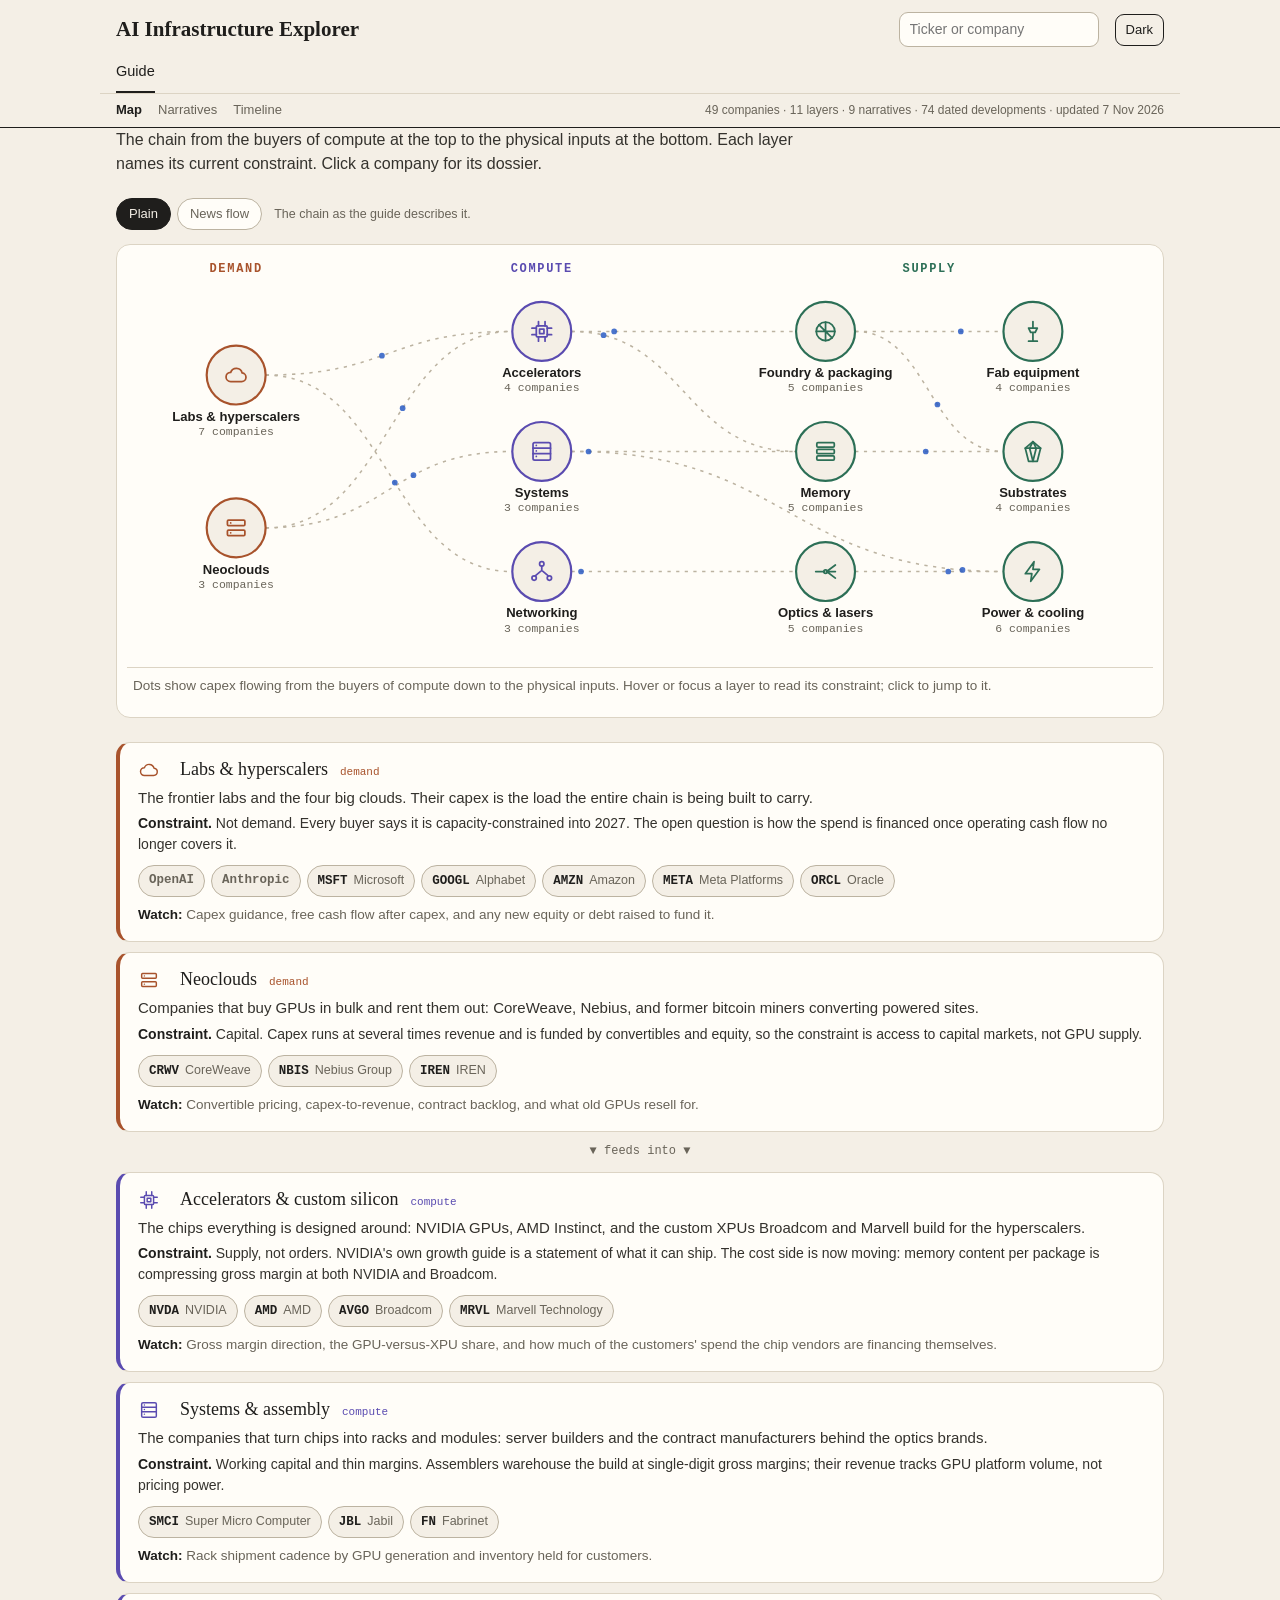
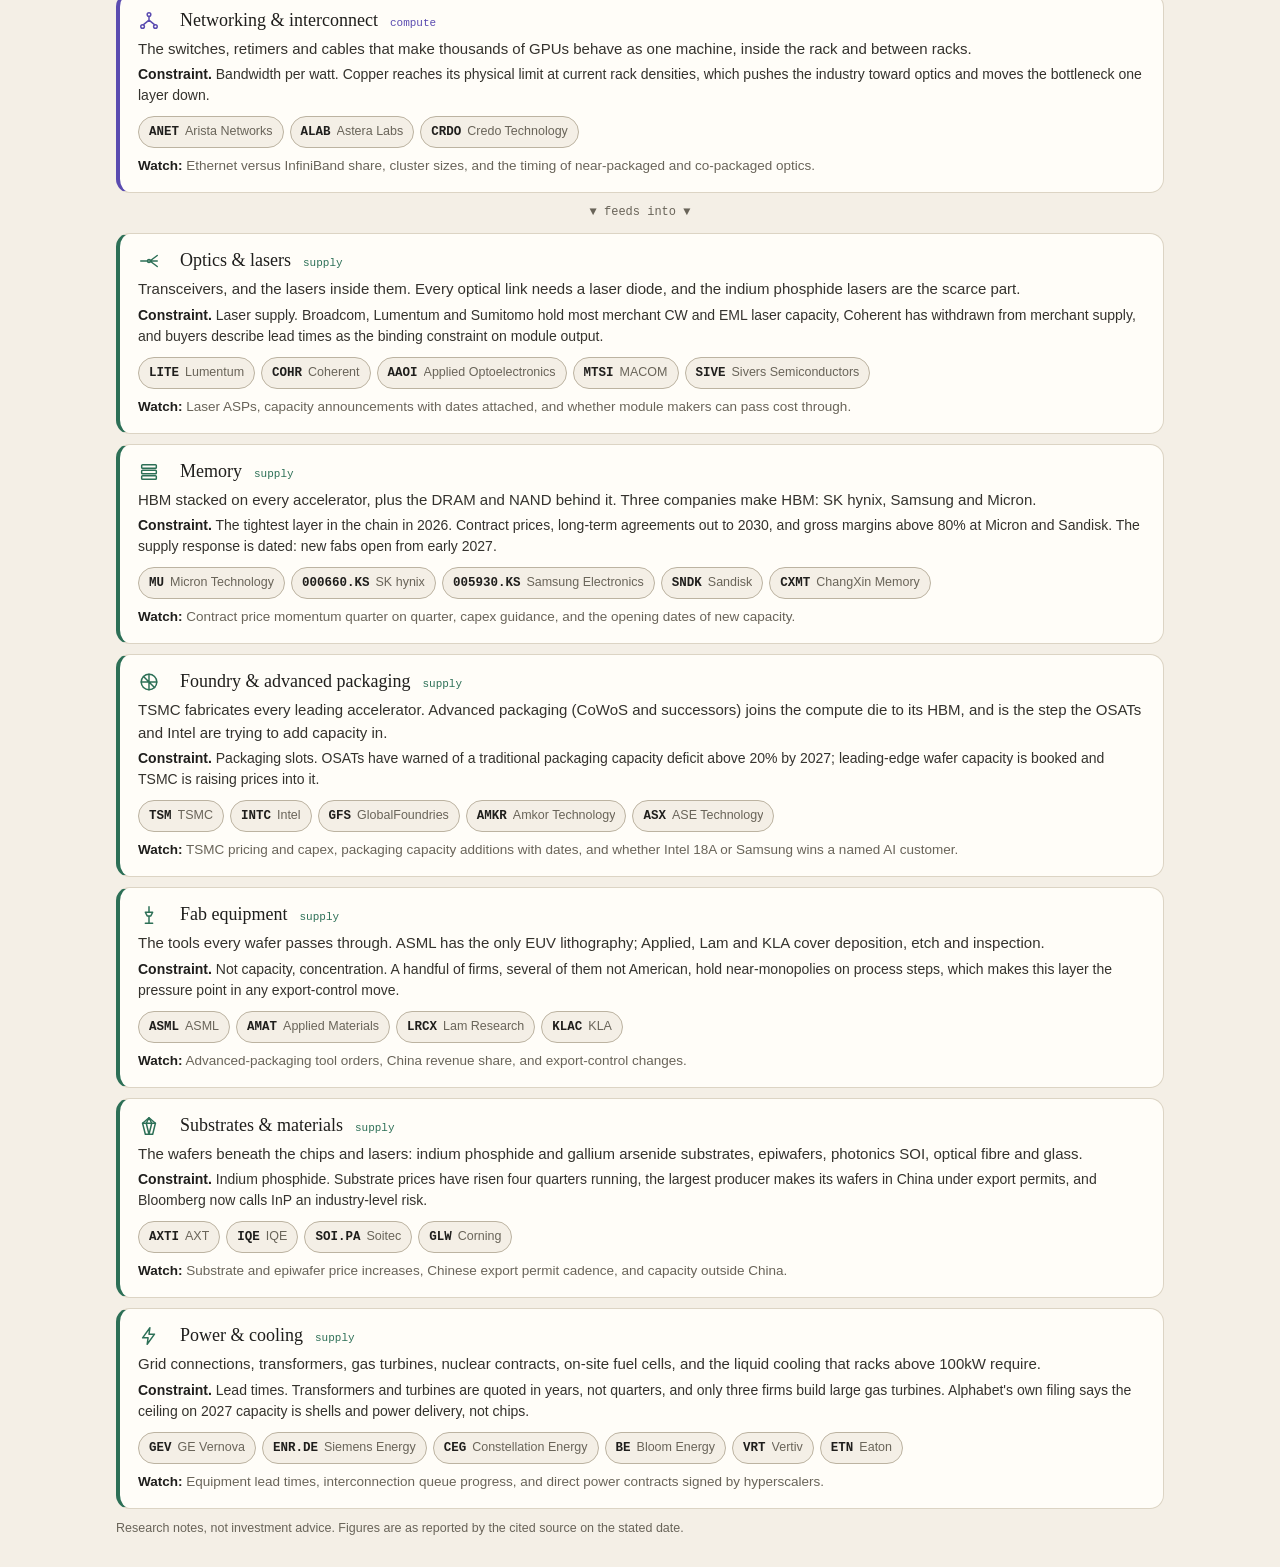
==== commit 1ace36e7: "site: weekly research note redesign (This week, Record, My book, Workings, Guide); paper look with d" ====
--- a/index.html
+++ b/index.html
@@ -6,29 +6,38 @@
 <title>AI Infrastructure Explorer</title>
 <meta name="description" content="A map of the AI hardware supply chain: who sits where, what constrains each layer, and what has changed.">
 <link rel="stylesheet" href="style.css">
+<script>try { if (localStorage.getItem('aie-theme') === 'dark') document.documentElement.dataset.theme = 'dark'; } catch (e) { /* paper */ }</script>
 </head>
 <body>
 
 <header class="top">
   <div class="wrap top-row">
-    <a class="brand" href="#desk">AI Infrastructure Explorer</a>
-    <nav class="tabs" aria-label="Views">
-      <a href="#desk" data-view="desk">Desk</a>
-      <a href="#map" data-view="map">Map</a>
-      <a href="#narratives" data-view="narratives">Narratives</a>
-      <a href="#timeline" data-view="timeline">Timeline</a>
-    </nav>
+    <a class="brand" href="#map">AI Infrastructure Explorer</a>
     <label class="search">
       <input id="q" type="search" placeholder="Ticker or company" autocomplete="off" spellcheck="false" aria-label="Search companies">
     </label>
+    <button id="theme" class="theme" type="button" aria-pressed="false">Dark</button>
   </div>
-  <div class="wrap top-meta" id="meta"></div>
+  <nav class="wrap tabs" aria-label="Views">
+    <a href="#week" data-view="week" class="desk-tab" hidden>This week</a>
+    <a href="#record" data-view="record" class="desk-tab" hidden>Record</a>
+    <a href="#book" data-view="book" class="desk-tab" hidden>My book</a>
+    <a href="#workings" data-view="workings" class="desk-tab" hidden>Workings</a>
+    <a href="#map" data-view="map">Guide</a>
+  </nav>
+  <nav class="wrap subtabs" id="guide-nav" aria-label="Guide" hidden>
+    <a href="#map" data-view="map">Map</a>
+    <a href="#narratives" data-view="narratives">Narratives</a>
+    <a href="#timeline" data-view="timeline">Timeline</a>
+    <span class="top-meta" id="meta"></span>
+  </nav>
 </header>
 
 <main class="wrap">
-  <section id="view-desk" class="view" hidden>
-    <div id="memo"></div>
-  </section>
+  <section id="view-week" class="view" hidden><div id="week"></div></section>
+  <section id="view-record" class="view" hidden><div id="record"></div></section>
+  <section id="view-book" class="view" hidden><div id="book"></div></section>
+  <section id="view-workings" class="view" hidden><div id="memo"></div></section>
 
   <section id="view-map" class="view" hidden>
     <p class="lede">The chain from the buyers of compute at the top to the physical inputs at the bottom. Each layer names its current constraint. Click a company for its dossier.</p>
@@ -42,6 +51,7 @@
 
   <section id="view-timeline" class="view" hidden>
     <p class="lede">Dated developments with sources, newest first. Filter by narrative or search a ticker.</p>
+    <div id="tl-lanes"></div>
     <div id="tl-filters" class="filters"></div>
     <div id="timeline"></div>
   </section>
--- a/style.css
+++ b/style.css
@@ -1,30 +1,38 @@
-/* AI Infrastructure Explorer — one stylesheet, no build step, no external fonts. */
+/* AI Supply Desk / AI Infrastructure Explorer — one stylesheet, no build step, no external fonts.
+   Direction (25 Nov 2026): a weekly research note on paper.
+   product   a private desk that reads like a $299-a-month research note: one verdict, a few calls, a checkable record
+   character calm, sure of itself, honest about its losses; a broker note you read slowly, not a terminal you scan
+   world     paper, ink, rubber stamps on call sheets, the ruled lines of a scorecard
+   moments   the verdict line; a Frozen or Buy zone stamp; the record's three numbers
+   signature the record sits on the front page, losses included */
 
 :root {
-  --bg: #f7f6f2;
-  --card: #ffffff;
-  --ink: #17181c;
-  --text: #33353c;
-  --muted: #6b6e78;
-  --line: #e2e0d8;
-  --line-strong: #c9c6bb;
-  --accent: #1f4fd8;
-  --demand: #b4532a;
-  --compute: #4b3fbf;
-  --supply: #0f7a6d;
-  --bull: #157347;
-  --bear: #b3261e;
-  --sans: -apple-system, BlinkMacSystemFont, "Segoe UI", Helvetica, Arial, sans-serif;
-  --mono: ui-monospace, "SF Mono", Menlo, Consolas, monospace;
-  --r: 10px;
+  --bg: #f4efe6;
+  --card: #fffdf8;
+  --ink: #1f1e1c;
+  --text: #34322d;
+  --muted: #696459;
+  --line: #dcd4c4;
+  --line-strong: #bcb3a1;
+  --accent: #2a5cc4;
+  --demand: #a8532c;
+  --compute: #5a4bb0;
+  --supply: #2c6f56;
+  --bull: #2b7346;
+  --bear: #b4441c;
+  --wait: #8a7a4a;
+  --serif: Newsreader, "Iowan Old Style", "Charter", "Palatino Linotype", Georgia, serif;
+  --sans: "DM Sans", -apple-system, BlinkMacSystemFont, "Segoe UI", Helvetica, Arial, sans-serif;
+  --mono: "DM Mono", ui-monospace, "SF Mono", Menlo, Consolas, monospace;
+  --r: 14px;
   --maxw: 1080px;
-}
-@media (prefers-color-scheme: dark) {
-  :root {
-    --bg: #15161a; --card: #1e2026; --ink: #f2f1ec; --text: #d6d5cf; --muted: #9a9ca6;
-    --line: #2d3038; --line-strong: #454852; --accent: #7fa0ff;
-    --demand: #e08a5e; --compute: #a396ff; --supply: #4cc3b3; --bull: #4fc47e; --bear: #ff7b72;
-  }
+  color-scheme: light;
+}
+:root[data-theme="dark"] {
+  --bg: #1b1a18; --card: #262421; --ink: #f4efe6; --text: #dcd6ca; --muted: #b3ad9f;
+  --line: #3d3a34; --line-strong: #5a564d; --accent: #8fb0ff;
+  --demand: #e08a5e; --compute: #a396ff; --supply: #6cc4a4; --bull: #6cc98e; --bear: #ff8a66; --wait: #d6c27a;
+  color-scheme: dark;
 }
 
 * { box-sizing: border-box; }
@@ -33,6 +41,8 @@
 a { color: var(--accent); text-decoration: none; }
 a:hover { text-decoration: underline; }
 h1, h2, h3, h4 { color: var(--ink); margin: 0; line-height: 1.2; }
+h1, h2, h3, .serif { font-family: var(--serif); font-weight: 500; }
+h1 strong, h2 strong { font-weight: 600; }
 p { margin: 0 0 .75em; }
 button { font: inherit; color: inherit; }
 [hidden] { display: none !important; }
@@ -41,18 +51,24 @@
 .muted { color: var(--muted); }
 
 /* header */
-.top { border-bottom: 1px solid var(--line); background: var(--bg); position: sticky; top: 0; z-index: 5; }
-.top-row { display: flex; align-items: center; gap: 20px; padding: 12px 16px; }
-.brand { color: var(--ink); font-weight: 700; font-size: 17px; white-space: nowrap; }
+.top { border-bottom: 1.5px solid var(--ink); background: var(--bg); position: sticky; top: 0; z-index: 5; }
+.top-row { display: flex; align-items: center; gap: 16px; padding: 12px 16px 6px; }
+.brand { color: var(--ink); font: 600 21px/1.1 var(--serif); white-space: nowrap; }
 .brand:hover { text-decoration: none; }
-.tabs { display: flex; gap: 4px; }
-.tabs a { color: var(--muted); padding: 6px 10px; border-radius: 6px; font-weight: 500; }
+.tabs { display: flex; gap: 18px; padding: 2px 16px 0; overflow-x: auto; scrollbar-width: none; }
+.tabs::-webkit-scrollbar { display: none; }
+.tabs a { flex: none; color: var(--muted); padding: 6px 0 8px; font-weight: 500; font-size: 14.5px; border-bottom: 2px solid transparent; }
 .tabs a:hover { color: var(--ink); text-decoration: none; }
-.tabs a.on { color: var(--ink); background: var(--card); box-shadow: 0 0 0 1px var(--line); }
+.tabs a.on { color: var(--ink); border-bottom-color: var(--ink); }
+.subtabs { display: flex; flex-wrap: wrap; align-items: baseline; gap: 4px 16px; padding: 6px 16px 8px; border-top: 1px solid var(--line); font-size: 13px; }
+.subtabs a { color: var(--muted); }
+.subtabs a.on { color: var(--ink); font-weight: 600; }
 .search { margin-left: auto; }
-.search input { width: 220px; max-width: 45vw; padding: 7px 10px; border: 1px solid var(--line-strong); border-radius: 8px; background: var(--card); color: var(--ink); font: inherit; }
+.search input { width: 200px; max-width: 40vw; padding: 6px 10px; border: 1px solid var(--line-strong); border-radius: 9px; background: var(--card); color: var(--ink); font: inherit; font-size: 14px; }
 .search input:focus { outline: 2px solid var(--accent); outline-offset: 1px; }
-.top-meta { font-size: 12.5px; color: var(--muted); padding: 0 16px 10px; }
+.theme { border: 1.5px solid var(--ink); background: transparent; color: var(--ink); border-radius: 9px; padding: 4px 10px; font-size: 13px; cursor: pointer; min-height: 32px; }
+.theme:hover { background: var(--card); }
+.top-meta { font-size: 12px; color: var(--muted); margin-left: auto; }
 
 main { padding: 24px 16px 48px; }
 .lede { font-size: 16px; color: var(--text); max-width: 720px; margin-bottom: 22px; }
@@ -64,7 +80,7 @@
 .layer[data-stage="supply"]  { --stage: var(--supply); }
 .layer-head { display: flex; align-items: baseline; gap: 12px; flex-wrap: wrap; }
 .layer-head h2 { font-size: 18px; }
-.stage-tag { font-family: var(--mono); font-size: 11px; letter-spacing: .06em; text-transform: uppercase; color: var(--stage); }
+.stage-tag { font-family: var(--mono); font-size: 11px;  color: var(--stage); }
 .layer-summary { margin: 6px 0 4px; }
 .layer-constraint { margin: 0 0 10px; font-size: 14px; }
 .layer-constraint b, .layer-watch b { color: var(--ink); font-weight: 600; }
@@ -78,7 +94,7 @@
 .chip.sm { padding: 2px 8px; }
 .chip.sm b { font-size: 11.5px; }
 .chip.sm span { display: none; }
-.flow { text-align: center; color: var(--muted); font-size: 12px; margin: 2px 0 12px; font-family: var(--mono); letter-spacing: .04em; }
+.flow { text-align: center; color: var(--muted); font-size: 12px; margin: 2px 0 12px; font-family: var(--mono); }
 .empty { color: var(--muted); padding: 24px 0; }
 
 /* narratives */
@@ -87,14 +103,14 @@
 .narr summary::-webkit-details-marker { display: none; }
 .narr summary h2 { font-size: 18px; }
 .narr summary p { grid-column: 1 / -1; margin: 0; color: var(--text); }
-.pill { font-family: var(--mono); font-size: 11px; letter-spacing: .05em; text-transform: uppercase; padding: 3px 8px; border-radius: 999px; border: 1px solid var(--line-strong); color: var(--muted); align-self: start; white-space: nowrap; }
+.pill { font-family: var(--mono); font-size: 11px;  padding: 3px 8px; border-radius: 999px; border: 1px solid var(--line-strong); color: var(--muted); align-self: start; white-space: nowrap; }
 .pill.consensus { color: var(--supply); border-color: var(--supply); }
 .pill.building { color: var(--accent); border-color: var(--accent); }
 .pill.contested { color: var(--demand); border-color: var(--demand); }
 .pill.fading { color: var(--muted); }
 .narr-body { padding: 0 18px 18px; border-top: 1px solid var(--line); }
 .two { display: grid; grid-template-columns: 1fr 1fr; gap: 18px; margin-top: 14px; }
-.two h4, .block h4 { font-family: var(--mono); font-size: 11px; letter-spacing: .06em; text-transform: uppercase; color: var(--muted); margin-bottom: 6px; }
+.two h4, .block h4 { font-family: var(--mono); font-size: 11px;  color: var(--muted); margin-bottom: 6px; }
 .two .case h4 { color: var(--bull); }
 .two .counter h4 { color: var(--bear); }
 .block { margin-top: 14px; }
@@ -105,7 +121,7 @@
 .filters { display: flex; flex-wrap: wrap; gap: 6px; margin-bottom: 18px; }
 .filters button { padding: 4px 10px; border-radius: 999px; border: 1px solid var(--line-strong); background: var(--card); cursor: pointer; font-size: 13px; color: var(--muted); }
 .filters button.on { color: var(--ink); border-color: var(--ink); }
-.month { font-family: var(--mono); font-size: 12px; letter-spacing: .06em; text-transform: uppercase; color: var(--muted); margin: 22px 0 8px; }
+.month { font-family: var(--mono); font-size: 12px;  color: var(--muted); margin: 22px 0 8px; }
 .month:first-child { margin-top: 0; }
 .dev { display: grid; grid-template-columns: 92px 1fr; gap: 12px; padding: 12px 0; border-top: 1px solid var(--line); }
 .dev:last-child { border-bottom: 1px solid var(--line); }
@@ -122,7 +138,7 @@
 .backdrop { position: fixed; inset: 0; background: rgba(0,0,0,.35); z-index: 20; }
 .drawer { position: fixed; top: 0; right: 0; bottom: 0; width: min(560px, 100vw); background: var(--card); border-left: 1px solid var(--line); z-index: 21; overflow-y: auto; padding: 22px 24px 40px; box-shadow: -12px 0 40px rgba(0,0,0,.12); }
 .drawer-head { display: flex; align-items: flex-start; gap: 12px; }
-.drawer-head .t { font-family: var(--mono); font-size: 13px; color: var(--stage); letter-spacing: .04em; }
+.drawer-head .t { font-family: var(--mono); font-size: 13px; color: var(--stage); }
 .drawer-head h2 { font-size: 24px; margin: 2px 0 4px; }
 .drawer-head .sub { font-size: 13px; color: var(--muted); }
 .close { margin-left: auto; border: 1px solid var(--line-strong); background: none; border-radius: 8px; width: 32px; height: 32px; cursor: pointer; font-size: 18px; line-height: 1; color: var(--muted); }
@@ -156,12 +172,12 @@
 @media (prefers-reduced-motion: reduce) { * { transition: none !important; } }
 
 /* desk */
-.memo-meta { font-family: var(--mono); font-size: 12px; color: var(--muted); letter-spacing: .03em; display: flex; flex-wrap: wrap; gap: 10px; align-items: center; }
+.memo-meta { font-family: var(--mono); font-size: 12px; color: var(--muted); display: flex; flex-wrap: wrap; gap: 10px; align-items: center; }
 .memo-meta select { font: inherit; padding: 2px 6px; border: 1px solid var(--line-strong); border-radius: 6px; background: var(--card); color: var(--ink); }
 .headline { font-size: 26px; line-height: 1.25; margin: 8px 0 20px; max-width: 820px; text-wrap: balance; }
 .dsec { background: var(--card); border: 1px solid var(--line); border-radius: var(--r); padding: 16px 18px; margin-bottom: 12px; }
 .dsec > h2 { font-size: 17px; margin-bottom: 10px; }
-.dsec h4 { font-family: var(--mono); font-size: 11px; letter-spacing: .06em; text-transform: uppercase; color: var(--muted); margin-bottom: 6px; }
+.dsec h4 { font-family: var(--mono); font-size: 11px;  color: var(--muted); margin-bottom: 6px; }
 .dsec h4.sub { margin-top: 14px; }
 .dsec .two { margin-top: 0; }
 .dsec ul { margin: 0; padding-left: 18px; }
@@ -185,7 +201,7 @@
 .tkr { font-family: var(--mono); font-size: 12px; font-weight: 600; color: var(--ink); }
 .scroll { overflow-x: auto; -webkit-overflow-scrolling: touch; }
 table { border-collapse: collapse; width: 100%; font-size: 13.5px; }
-th { text-align: left; font-family: var(--mono); font-size: 11px; letter-spacing: .04em; color: var(--muted); font-weight: 500; padding: 6px 8px; border-bottom: 1px solid var(--line-strong); white-space: nowrap; }
+th { text-align: left; font-family: var(--mono); font-size: 11px; color: var(--muted); font-weight: 500; padding: 6px 8px; border-bottom: 1px solid var(--line-strong); white-space: nowrap; }
 td { padding: 8px; border-bottom: 1px solid var(--line); vertical-align: top; }
 td.num { font-family: var(--mono); font-size: 12.5px; white-space: nowrap; font-variant-numeric: tabular-nums; }
 .board td { min-width: 130px; }
@@ -242,9 +258,7 @@
 
 /* ---------- desk charts ---------- */
 :root { --s1: #2a78d6; --s2: #eb6834; --s3: #1baf7a; --s4: #eda100; --s5: #e87ba4; --s6: #008300; --s7: #6250d6; --s8: #e34948; --hdr: 92px; }
-@media (prefers-color-scheme: dark) {
-  :root { --s1: #3987e5; --s2: #d95926; --s3: #199e70; --s4: #c98500; --s5: #d55181; --s6: #008300; --s7: #9085e9; --s8: #e66767; }
-}
+:root[data-theme="dark"] { --s1: #3987e5; --s2: #d95926; --s3: #199e70; --s4: #c98500; --s5: #d55181; --s6: #008300; --s7: #9085e9; --s8: #e66767; }
 svg.zc, svg.rc { display: block; width: 100%; height: auto; overflow: visible; }
 .zc rect.z-add { fill: color-mix(in srgb, var(--bull) 34%, transparent); }
 .zc rect.z-buy { fill: color-mix(in srgb, var(--bull) 16%, transparent); }
@@ -255,6 +269,8 @@
 .zc.big .pl { stroke-width: 2; }
 .zc .pd { fill: var(--ink); stroke: var(--card); stroke-width: 2; }
 .zc .lvl { stroke: var(--muted); stroke-width: 1; stroke-dasharray: 2 3; opacity: .7; }
+.zc .lvl.brk { stroke: var(--bear); stroke-dasharray: 5 3; opacity: 1; }
+.zc .lt.brk { fill: var(--bear); }
 .zc .lt, .rc .el, .rc .yt, .zc .xt, .rc .xt, .rc .zl { font: 11px var(--mono); fill: var(--muted); }
 .zc .xt, .rc .xt { text-anchor: middle; }
 .rc .yt { text-anchor: end; }
@@ -294,7 +310,7 @@
 .cp-title h2 { font-size: 17px; }
 .cp-key { display: flex; flex-wrap: wrap; gap: 4px 12px; font: 11px var(--mono); color: var(--muted); margin-bottom: 4px; }
 .cp-key .k { display: inline-block; width: 10px; height: 8px; border-radius: 2px; margin-right: 4px; vertical-align: -1px; }
-.cp-group { font: 11px var(--mono); letter-spacing: .06em; text-transform: uppercase; color: var(--muted); margin: 14px 0 2px; }
+.cp-group { font: 11px var(--mono);  color: var(--muted); margin: 14px 0 2px; }
 .cp-row { display: grid; grid-template-columns: 112px minmax(90px, 1fr) 96px 92px 84px; gap: 10px; align-items: center; padding: 7px 6px; border-top: 1px solid var(--line); color: inherit; border-radius: 6px; }
 .cp-row > * { min-width: 0; }
 .cp-row:hover { background: var(--bg); text-decoration: none; }
@@ -334,7 +350,7 @@
 /* ---------- dossier: desk block ---------- */
 .desk-block { margin-top: 18px; padding: 14px 14px 10px; border: 1px solid var(--line); border-left: 4px solid var(--accent); border-radius: var(--r); background: var(--bg); }
 .desk-block .db-head { display: flex; flex-wrap: wrap; align-items: center; gap: 8px; margin-bottom: 8px; }
-.desk-block h4 { font: 11px var(--mono); letter-spacing: .06em; text-transform: uppercase; color: var(--accent); margin: 0; }
+.desk-block h4 { font: 11px var(--mono);  color: var(--accent); margin: 0; }
 .desk-block .block h4 { color: var(--muted); }
 .desk-block .watch { background: var(--card); }
 .db-call { font-size: 13.5px; margin: 6px 0 0; }
@@ -351,7 +367,7 @@
 .strip-stage { --stage: var(--supply); }
 .strip-stage[data-stage="demand"] { --stage: var(--demand); }
 .strip-stage[data-stage="compute"] { --stage: var(--compute); }
-.strip-label { font: 11px var(--mono); letter-spacing: .06em; text-transform: uppercase; color: var(--stage); margin-bottom: 4px; }
+.strip-label { font: 11px var(--mono);  color: var(--stage); margin-bottom: 4px; }
 .strip-cells { display: grid; grid-template-columns: repeat(auto-fit, minmax(92px, 1fr)); gap: 6px; }
 .cell { --tone: var(--stage); text-align: left; padding: 8px 9px; border-radius: 8px; border: 1px solid var(--line); border-top: 3px solid var(--stage); cursor: pointer; min-height: 62px;
   background: color-mix(in srgb, var(--tone) calc(var(--h) * 42%), var(--card)); transition: background .2s ease; }
@@ -385,3 +401,295 @@
   .cp-id { grid-area: id; } .cp-now { grid-area: now; } .cp-dist { grid-area: dist; } .cp-chart { grid-area: chart; } .cp-5d { display: none; }
   .bk { grid-template-columns: 110px 1fr 36px; }
 }
+
+/* ---------- hide holdings (screen sharing) ---------- */
+.hold-toggle { margin-left: auto; border: 1px solid var(--line-strong); background: var(--bg); color: var(--muted); border-radius: 999px; padding: 3px 10px; font-size: 12px; cursor: pointer; }
+.hold-toggle:hover { color: var(--ink); }
+.hide-holdings .cp-row.act-holding, .hide-holdings .cp-group.g-holding, .hide-holdings .idea.holding,
+.hide-holdings .event.ev-holding, .hide-holdings .next li.h, .hide-holdings .bk-u .u-holding,
+.hide-holdings .u-key.u-holding, .hide-holdings .bk-n { display: none; }
+.hide-holdings .chip.lz-holding { border-color: var(--line-strong); box-shadow: none; opacity: .45; }
+.hide-holdings .chip.lz-holding .lb { display: none; }
+.hide-holdings .chg li.h { display: none; }
+
+/* Stress test, lean column, pre-mortem (Nov 2026) */
+.shocks { display: flex; flex-wrap: wrap; gap: 6px; margin: 10px 0 8px; }
+.shocks button { border: 1px solid var(--line-strong); background: var(--bg); color: var(--muted); border-radius: 999px; padding: 5px 12px; font-size: 13px; cursor: pointer; }
+.shocks button[aria-selected="true"] { background: var(--ink); color: var(--bg); border-color: var(--ink); }
+.shock-text { margin: 4px 0; }
+.shock-sum { margin: 4px 0 10px; }
+.stress td { padding: 6px 8px; border-top: 1px solid var(--line); vertical-align: top; }
+.stress .exp { letter-spacing: 2px; white-space: nowrap; color: var(--muted); }
+.stress .exp.x3, .stress .exp.x2 { color: var(--bear, #c0392b); }
+.hide-holdings .st-row.act-holding { display: none; }
+.board td.lean { min-width: 96px; }
+.board .flag { font-style: normal; color: var(--bear, #c0392b); }
+.premortem { border-left: 3px solid var(--bear, #c0392b); padding-left: 10px; }
+
+/* Motion, graphics, pictograms (Nov 2026). All motion is off under prefers-reduced-motion. */
+.ico { flex: none; color: var(--stage, var(--muted)); }
+.layer-head .ico { margin-right: 8px; align-self: center; }
+.flowmap { margin: 4px 0 24px; border: 1px solid var(--line); border-radius: var(--r); background: var(--card); padding: 10px 10px 6px; }
+.flowmap svg { display: block; width: 100%; height: auto; }
+.fcol { font: 600 11px var(--mono); letter-spacing: .14em; fill: var(--muted); }
+.fcol[data-stage="demand"] { fill: var(--demand); } .fcol[data-stage="compute"] { fill: var(--compute); } .fcol[data-stage="supply"] { fill: var(--supply); }
+.fedge { fill: none; stroke: var(--line-strong); stroke-width: 1.4; stroke-dasharray: 3 5; }
+.fdot { fill: var(--accent); opacity: .85; }
+.fnode { --stage: var(--supply); cursor: pointer; outline: none; color: var(--stage); }
+.fnode[data-stage="demand"] { --stage: var(--demand); } .fnode[data-stage="compute"] { --stage: var(--compute); }
+.fnode .fbody { fill: var(--bg); stroke: var(--stage); stroke-width: 2; transition: transform .25s, fill .25s; transform-box: fill-box; transform-origin: center; }
+.fnode:hover .fbody, .fnode:focus-visible .fbody { fill: color-mix(in srgb, var(--stage) 16%, var(--bg)); transform: scale(1.1); }
+.fnode:focus-visible .fbody { stroke-width: 3.5; }
+.fnode .fheat { fill: var(--stage); }
+.fnode.t-bull .fheat { fill: var(--bull); } .fnode.t-bear .fheat { fill: var(--bear); } .fnode.t-split .fheat { fill: var(--demand); }
+.fname { font: 600 12px var(--sans); fill: var(--ink); }
+.fstat { font: 10.5px var(--mono); fill: var(--muted); }
+.flow-cap { min-height: 44px; padding: 8px 6px 4px; font-size: 13.5px; color: var(--text); border-top: 1px solid var(--line); margin-top: 6px; }
+@media (max-width: 700px) { .flowmap { display: none; } }
+@keyframes heatpulse { 0%, 100% { transform: scale(1); } 50% { transform: scale(1.12); } }
+.fheat { transform-box: fill-box; transform-origin: center; animation: heatpulse 3.2s ease-in-out infinite; }
+.tape { overflow: hidden; margin: 8px 0 12px; border-top: 1px solid var(--line); border-bottom: 1px solid var(--line); padding: 6px 0; white-space: nowrap; mask-image: linear-gradient(90deg, transparent, #000 4%, #000 96%, transparent); -webkit-mask-image: linear-gradient(90deg, transparent, #000 4%, #000 96%, transparent); }
+.tape-in { display: inline-block; animation: tapeslide 70s linear infinite; }
+.tape:hover .tape-in { animation-play-state: paused; }
+@keyframes tapeslide { to { transform: translateX(-50%); } }
+.tp { display: inline-block; margin-right: 26px; font: 12.5px var(--mono); color: var(--text); }
+.tp b { color: var(--ink); } .tp i { font-style: normal; padding: 1px 7px; border-radius: 999px; border: 1px solid var(--line-strong); margin-left: 4px; font-size: 11px; }
+.tp.z-add i, .tp.z-buy i { color: var(--bull); border-color: var(--bull); }
+.tp.z-trim i { color: var(--bear); border-color: var(--bear); }
+.hide-holdings .tp.act-holding { display: none; }
+.rv { opacity: 0; transform: translateY(16px); transition: opacity .6s ease, transform .6s cubic-bezier(.2,.7,.2,1); }
+.rv.in { opacity: 1; transform: none; }
+@media (prefers-reduced-motion: reduce) { .tape-in, .fheat { animation: none !important; } .rv { opacity: 1; transform: none; } .tape { overflow-x: auto; } }
+@media (min-width: 701px) { .flowmap ~ .strip { display: none; } }
+
+/* Chart alignment fixes + zone history (Nov 2026) */
+.ladder.with-chart, .ladder { max-width: none; }
+.cockpit { align-items: stretch; }
+.cp-main { display: flex; flex-direction: column; }
+.cp-row { grid-template-columns: 96px minmax(110px, 1fr) 84px 80px 78px; gap: 8px; }
+.zh { display: grid; gap: 3px; overflow-x: auto; }
+.zrow { display: grid; grid-template-columns: 84px repeat(var(--cols), minmax(52px, 1fr)); gap: 3px; align-items: center; }
+.zname { font: 12px var(--mono); }
+.zdate { font: 11px var(--mono); color: var(--muted); background: none; border: 0; padding: 2px 0; cursor: pointer; }
+.zdate:hover { color: var(--ink); }
+.zcell, .zc0 { font: 11.5px var(--mono); text-align: center; padding: 7px 2px; border-radius: 6px; border: 1px solid transparent; color: var(--ink); }
+.zc0 { color: var(--muted); }
+.zcell { cursor: pointer; background: var(--bg); }
+.zcell.z-add { background: color-mix(in srgb, var(--bull) 38%, var(--card)); }
+.zcell.z-buy { background: color-mix(in srgb, var(--bull) 18%, var(--card)); }
+.zcell.z-hold { background: color-mix(in srgb, var(--line-strong) 40%, var(--card)); }
+.zcell.z-above { background: color-mix(in srgb, var(--bear) 14%, var(--card)); }
+.zcell.z-trim { background: color-mix(in srgb, var(--bear) 32%, var(--card)); }
+.zcell.now { border-color: var(--ink); }
+.zcell:hover { border-color: var(--line-strong); }
+.hide-holdings .zrow.act-holding { display: none; }
+
+/* Narratives and timeline (Nov 2026) */
+.ngrid { display: grid; grid-template-columns: repeat(auto-fill, minmax(190px, 1fr)); gap: 10px; margin-bottom: 18px; }
+.ncard { text-align: left; display: grid; gap: 5px; padding: 12px 13px; background: var(--card); border: 1px solid var(--line); border-top: 3px solid var(--line-strong); border-radius: var(--r); cursor: pointer; transition: transform .2s, border-color .2s; }
+.ncard:hover { transform: translateY(-2px); border-color: var(--line-strong); }
+.ncard.s-building { border-top-color: var(--compute); } .ncard.s-consensus { border-top-color: var(--bull); }
+.ncard.s-contested { border-top-color: var(--demand); } .ncard.s-fading { border-top-color: var(--muted); }
+.ncard b { color: var(--ink); font-size: 15px; } .ncard small { font: 11.5px var(--mono); color: var(--text); }
+.ncard .pill { justify-self: start; }
+.pulse { display: block; } .pulse .pb { fill: var(--accent); } .pulse .pb0 { fill: var(--line-strong); }
+.npulse { grid-column: 1 / -1; display: flex; align-items: center; gap: 10px; margin-top: 2px; }
+.overlap { margin-top: 28px; } .overlap h2 { font-size: 18px; margin-bottom: 4px; }
+.ovt { border-collapse: collapse; font-size: 13px; }
+.ovt td, .ovt th { padding: 3px 6px; border-top: 1px solid var(--line); }
+.ovh { height: 118px; vertical-align: bottom; border-top: 0 !important; padding: 0 !important; }
+.ovh span { display: inline-block; writing-mode: vertical-rl; transform: rotate(180deg); font: 11.5px var(--mono); color: var(--muted); white-space: nowrap; padding: 4px 8px; }
+.ovc { text-align: center; } .ovn { font: 12px var(--mono); color: var(--muted); text-align: right; }
+.dot { display: inline-block; width: 11px; height: 11px; border-radius: 50%; background: var(--accent); }
+.dot.s-consensus { background: var(--bull); } .dot.s-contested { background: var(--demand); } .dot.s-building { background: var(--compute); } .dot.s-fading { background: var(--muted); }
+#tl-lanes { margin-bottom: 14px; padding: 10px 10px 4px; background: var(--card); border: 1px solid var(--line); border-radius: var(--r); }
+.lanes { display: block; width: 100%; min-width: 720px; height: auto; }
+.lanes .lg { stroke: var(--line); stroke-width: 1; } .lanes .lrow { stroke: var(--line); stroke-width: 1; }
+.lanes .lm { font: 11px var(--mono); fill: var(--muted); } .lanes .ll { font: 12px var(--sans); fill: var(--text); cursor: pointer; }
+.lanes .ll:hover { fill: var(--ink); text-decoration: underline; }
+.lanes .ltoday { stroke: var(--accent); stroke-width: 1.2; stroke-dasharray: 3 3; }
+.lanes .ldot { fill: var(--c); stroke: var(--card); stroke-width: 1.5; cursor: pointer; transition: r .15s; outline: none; }
+.lanes .ldot:hover, .lanes .ldot:focus-visible { r: 8; }
+.lanes .ldot.fut { fill: var(--card); stroke: var(--c); stroke-width: 2; }
+.lanes .dim { opacity: .28; }
+.lanes-note { margin: 4px 4px 6px; }
+@keyframes devflash { 0% { background: color-mix(in srgb, var(--accent) 22%, transparent); } 100% { background: transparent; } }
+.dev.flash { animation: devflash 1.8s ease-out; border-radius: 8px; }
+.dev time { position: relative; }
+@media (prefers-reduced-motion: reduce) { .ncard { transition: none; } .dev.flash { animation: none; } }
+
+/* Tested lines and level lab (Nov 2026) */
+.zc .ma { fill: none; stroke-width: 1.2; vector-effect: non-scaling-stroke; opacity: .85; }
+.zc .ma50 { stroke: var(--accent); } .zc .ma200 { stroke: var(--demand); stroke-dasharray: 5 3; }
+.zc .mal { font: 10.5px var(--mono); fill: var(--muted); }
+.zc .tl { stroke: var(--bull); stroke-width: 1.4; stroke-dasharray: 1 3; stroke-linecap: round; vector-effect: non-scaling-stroke; }
+.zc .tlt { font: 600 10.5px var(--mono); fill: var(--bull); }
+.ta { margin: 10px 0 6px; border: 1px solid var(--line); border-radius: 8px; padding: 10px; background: var(--bg); }
+.ta-head { display: grid; gap: 2px; margin-bottom: 6px; }
+.tat { border-collapse: collapse; font-size: 12.5px; width: 100%; }
+.tat th { text-align: left; font: 11px var(--mono); color: var(--muted); padding: 4px 6px; white-space: nowrap; }
+.tat td { padding: 5px 6px; border-top: 1px solid var(--line); vertical-align: top; }
+.tat td small { display: block; font: 10.5px var(--mono); color: var(--muted); }
+.tat tr.res td { color: var(--muted); }
+.tat tr.res td:first-child::before { content: "above · "; font: 10.5px var(--mono); }
+.tk { font-style: normal; font: 11px var(--mono); padding: 0 2px; cursor: help; }
+.tk.ok { color: var(--bull); } .tk.no { color: var(--bear); }
+.lab .bar { display: inline-block; width: 60px; height: 6px; background: var(--line); border-radius: 3px; margin-right: 6px; vertical-align: middle; overflow: hidden; }
+.lab .bar i { display: block; height: 100%; background: var(--accent); }
+
+
+/* ---------- desk: command centre (11 Nov 2026) ---------- */
+.cc { margin-bottom: 14px; }
+.cc-bar { display: grid; grid-template-columns: 1.1fr 1.5fr repeat(3, 1fr) 1fr auto; gap: 8px; align-items: stretch; margin-bottom: 6px; }
+.cc-bar > div { background: var(--card); border: 1px solid var(--line); border-radius: var(--r); padding: 10px 12px; min-width: 0; }
+.cc-bar .hold-toggle { align-self: start; }
+.tide b { display: block; font-size: 16px; color: var(--ink); }
+.tide small, .pot small { display: block; font-size: 11.5px; color: var(--muted); line-height: 1.35; }
+.tide.t-out { border-left: 4px solid var(--bear); } .tide.t-in { border-left: 4px solid var(--bull); } .tide.t-turning { border-left: 4px solid var(--demand); }
+.pot span { display: block; font: 11px var(--mono);  color: var(--muted); }
+.pot b { display: block; font: 600 16px var(--mono); color: var(--ink); font-variant-numeric: tabular-nums; margin: 2px 0; }
+.meter { display: block; height: 5px; border-radius: 3px; background: var(--line); margin: 4px 0; overflow: hidden; }
+.meter i { display: block; height: 100%; background: var(--accent); border-radius: 3px; }
+.cc-tide { margin: 0 2px 10px; }
+.cc-sec > h2 { font-size: 18px; }
+.today { list-style: none; margin: 0; padding: 0 !important; display: grid; gap: 6px; }
+.today li { padding: 8px 10px; border: 1px solid var(--line); border-radius: 8px; background: var(--bg); }
+.stt { font: 600 11px var(--mono); font-style: normal;  padding: 2px 7px; border-radius: 999px; border: 1px solid var(--line-strong); color: var(--muted); white-space: nowrap; }
+.st-buy .stt, .st-add .stt, .st-trigger .stt { color: var(--bull); border-color: var(--bull); }
+.st-frozen .stt, .st-exit1 .stt, .st-exit2 .stt { color: #fff; background: var(--bear); border-color: var(--bear); }
+.st-trim .stt, .st-above .stt { color: var(--demand); border-color: var(--demand); }
+.cc-flag { margin: 10px 0 0; }
+.cards { display: grid; grid-template-columns: repeat(auto-fill, minmax(270px, 1fr)); gap: 10px; margin-top: 8px; }
+.nc, .vc { display: block; border: 1px solid var(--line); border-radius: var(--r); padding: 11px 12px; background: var(--bg); color: var(--text); min-width: 0; }
+.nc:hover { text-decoration: none; border-color: var(--line-strong); }
+.nc.st-frozen { border-color: var(--bear); } .nc.st-buy, .nc.st-add, .nc.st-trigger { border-color: var(--bull); }
+.nc-top { display: flex; align-items: baseline; gap: 8px; margin-bottom: 4px; }
+.nc-top b { font: 600 14px var(--mono); color: var(--ink); }
+.nc-top span { flex: 1; min-width: 0; font-size: 12.5px; color: var(--muted); white-space: nowrap; overflow: hidden; text-overflow: ellipsis; }
+.nc-px b { font: 600 15px var(--mono); color: var(--ink); font-variant-numeric: tabular-nums; }
+.nc-px small { margin-left: 8px; font-size: 11.5px; color: var(--muted); }
+.nc-chart { margin: 6px 0 4px; } .nc-chart svg { width: 100%; height: auto; display: block; }
+.nc-where { font-size: 13px; }
+.nc-room { margin-top: 6px; font-size: 13px; } .nc-room.go { font-weight: 600; color: var(--bull); }
+.nc-room small { display: block; font-weight: 400; font-size: 11.5px; color: var(--muted); }
+.nc-pos, .nc-note { margin-top: 6px; font-size: 12px; color: var(--muted); border-top: 1px dashed var(--line); padding-top: 6px; }
+.nc-next { margin-top: 6px; font-size: 12px; } .nc-next b { font-family: var(--mono); color: var(--accent); margin-right: 4px; }
+.vc p { margin: 4px 0 0; font-size: 13px; } .vc .flag { color: var(--bear); }
+.tat tr.no td { color: var(--muted); } .tat tr.ok td:last-child { color: var(--bull); font-weight: 600; } .tat tr.base td { font-style: italic; }
+.chat { display: flex; align-items: flex-end; gap: 8px; height: 96px; margin: 6px 0 4px; }
+.chat > div { flex: 1; max-width: 64px; height: 100%; display: flex; flex-direction: column; justify-content: flex-end; align-items: center; }
+.chat i { display: block; width: 100%; min-height: 2px; background: var(--demand); border-radius: 3px 3px 0 0; }
+.chat b { font: 11px var(--mono); order: -1; } .chat small { font-size: 10.5px; color: var(--muted); white-space: nowrap; }
+.cc-tabs { display: none; }
+.fold-note { margin: 4px 2px 8px; }
+.fold > h2, .fold > .cp-title { cursor: pointer; margin-bottom: 0; }
+.fold > h2::after, .fold > .cp-title h2::after { content: " +"; color: var(--muted); font-weight: 400; }
+.fold.open > h2::after, .fold.open > .cp-title h2::after { content: " −"; }
+.fold:not(.open) > *:not(h2):not(.cp-title) { display: none; }
+.fold.open > h2 { margin-bottom: 10px; }
+.cockpit:has(.fold:not(.open)) { align-items: start; }
+.hide-holdings .cc .h, .hide-holdings .cc .amt { display: none; }
+@media (max-width: 1000px) { .cc-bar { grid-template-columns: repeat(3, minmax(0, 1fr)); } .cc-bar .tide, .cc-bar .pot.wide { grid-column: span 3; } .cc-bar .hold-toggle { grid-column: span 3; justify-self: start; } }
+@media (max-width: 640px) {
+  .cc-bar { grid-template-columns: repeat(2, minmax(0, 1fr)); } .cc-bar .tide, .cc-bar .pot.wide, .cc-bar .hold-toggle { grid-column: span 2; }
+  .cards { grid-template-columns: minmax(0, 1fr); }
+  .cc-tabs { display: flex; position: fixed; left: 0; right: 0; bottom: 0; z-index: 6; background: var(--card); border-top: 1px solid var(--line-strong); padding: 6px 8px calc(6px + env(safe-area-inset-bottom)); gap: 4px; }
+  .cc-tabs button { flex: 1; border: 0; background: none; padding: 9px 2px; font-size: 13px; font-weight: 600; color: var(--muted); border-radius: 8px; cursor: pointer; }
+  .cc-tabs button:active { background: var(--bg); color: var(--ink); }
+  body:has(.cc-tabs) main { padding-bottom: 90px; }
+  .scroll { overflow-x: auto; -webkit-overflow-scrolling: touch; } .scroll table { min-width: 560px; }
+}
+
+
+/* ---------- the issue (This week), the record, page heads ---------- */
+.pg-head { max-width: 760px; margin: 4px 0 26px; }
+.pg-head .memo-meta { margin-bottom: 14px; }
+.kicker { font-size: 13px; color: var(--muted); margin: 0 0 6px; }
+.n { display: inline-grid; place-items: center; width: 20px; height: 20px; border-radius: 50%; background: var(--ink); color: var(--bg); font: 600 11px/1 var(--sans); margin-right: 9px; vertical-align: 3px; }
+.pg-head h1, h1.verdict { font-size: clamp(30px, 4.6vw, 46px); line-height: 1.08; letter-spacing: -.012em; margin: 4px 0 14px; text-wrap: balance; }
+.pg-head h1.headline { font-size: clamp(24px, 3.2vw, 32px); line-height: 1.18; }
+.dek { font-size: 16.5px; color: var(--text); max-width: 700px; margin-bottom: 14px; }
+.tide-line { display: flex; flex-wrap: wrap; gap: 6px 12px; align-items: center; margin: 0 0 6px; }
+.pill-dot { display: inline-flex; align-items: center; gap: 8px; border: 1.5px solid var(--ink); border-radius: 9px; padding: 3px 11px; font-size: 13px; color: var(--ink); }
+.pill-dot i { width: 8px; height: 8px; border-radius: 50%; background: var(--wait); }
+.pill-dot.t-out i { background: var(--bear); } .pill-dot.t-in i { background: var(--bull); }
+.since { background: var(--card); border: 1px solid var(--line); border-radius: var(--r); padding: 12px 16px; margin-top: 16px; font-size: 14px; }
+.since ul { list-style: none; margin: 6px 0 0; padding: 0; }
+.since li { padding: 6px 0; border-top: 1px solid var(--line); }
+.since li:first-child { border-top: 0; }
+.since time { font: 12px var(--mono); color: var(--muted); margin-right: 4px; }
+.vpill { font-size: 12px; border: 1px solid currentColor; border-radius: 7px; padding: 0 6px; margin: 0 4px; white-space: nowrap; }
+.vpill.ver-confirms { color: var(--bull); } .vpill.ver-breaks { color: var(--bear); } .vpill.ver-mixed { color: var(--wait); }
+
+.isec { max-width: 760px; margin: 0 0 40px; scroll-margin-top: calc(var(--hdr) + 12px); }
+.isec > h2 { font-size: 26px; margin-bottom: 8px; }
+.sec-note { font-size: 13.5px; color: var(--muted); margin-bottom: 14px; }
+.wlist { margin: 0; padding-left: 20px; font-size: 15.5px; }
+.wlist li { margin: 0 0 12px; padding-left: 2px; }
+.wlist b { color: var(--ink); font-weight: 600; }
+.next-p { margin-bottom: 18px; }
+
+.sheet { background: var(--card); border: 1.5px solid var(--ink); border-radius: 16px; padding: 18px 20px 14px; margin: 0 0 16px; }
+.sh-top { display: flex; align-items: baseline; gap: 10px; flex-wrap: wrap; }
+.sh-top h3 { font-size: 22px; }
+.sh-top .tkr { font-size: 13px; }
+.stamp { margin-left: auto; transform: rotate(-3deg); border: 2px solid currentColor; border-radius: 7px; padding: 1px 10px; font: 600 13px/1.4 var(--sans); white-space: nowrap; }
+.stamp.f, .sh-state.f { color: var(--bear); }
+.stamp.l, .sh-state.l { color: var(--bull); }
+.stamp.w { color: var(--muted); }
+.sh-state { font-size: 14px; margin: 6px 0 8px; }
+.sh-state.w { color: var(--text); }
+.sh-case { font-size: 15.5px; color: var(--ink); margin-bottom: 10px; }
+.sh-chart { margin: 4px 0 10px; }
+.sh-kv { display: grid; grid-template-columns: 92px 1fr; gap: 6px 14px; margin: 0 0 10px; font-size: 14px; }
+.sh-kv dt { color: var(--muted); }
+.sh-kv dd { margin: 0; }
+.sh-kv dt:first-of-type, .sh-kv dt:first-of-type + dd { color: var(--ink); font-weight: 600; }
+.sh-kv a { font-family: var(--mono); font-size: 11.5px; }
+.sh-more { display: inline-block; font-size: 13.5px; margin-top: 2px; }
+.also { border-top: 1px solid var(--line); padding-top: 12px; font-size: 14px; }
+.also b { display: block; color: var(--ink); margin-bottom: 4px; }
+.also p { margin: 0 0 6px; }
+
+.bignums { display: flex; flex-wrap: wrap; gap: 14px 40px; margin: 4px 0 18px; }
+.bignums div { min-width: 120px; }
+.bignums b { display: block; font-size: clamp(34px, 5vw, 46px); line-height: 1; font-weight: 500; color: var(--ink); }
+.bignums b.dn { color: var(--bear); } .bignums b.up { color: var(--bull); }
+.bignums span { display: block; font-size: 13px; color: var(--muted); margin-top: 6px; max-width: 150px; }
+table.rec { width: 100%; font-size: 14px; }
+table.rec th { font-family: var(--sans); font-size: 12.5px; border-bottom: 1.5px solid var(--ink); }
+table.rec td { padding: 7px 8px; border-bottom: 1px solid var(--line); }
+table.rec .r { text-align: right; }
+table.rec sup { font-size: 9px; color: var(--muted); margin-left: 1px; }
+.note { font-size: 13px; color: var(--muted); margin-top: 12px; max-width: 680px; }
+.rec-sec { padding: 22px 22px 18px; margin-left: -22px; margin-right: -22px; background: var(--card); border: 1.5px solid var(--bear); border-radius: 18px; max-width: 804px; }
+
+.squeeze { display: grid; grid-template-columns: repeat(auto-fill, minmax(220px, 1fr)); gap: 10px; }
+.sq { display: block; background: var(--card); border: 1px solid var(--line-strong); border-radius: var(--r); padding: 12px 14px; color: var(--text); font-size: 13.5px; }
+.sq:hover { border-color: var(--ink); text-decoration: none; }
+.sq b { display: block; font: 500 17px/1.2 var(--serif); color: var(--ink); margin-bottom: 4px; }
+.sq em { display: block; font-style: normal; font-weight: 600; color: var(--ink); margin-bottom: 2px; }
+.sq small { display: block; color: var(--muted); margin-top: 8px; font-size: 12px; }
+table.cal { width: 100%; font-size: 14px; }
+table.cal td { padding: 7px 8px; border-bottom: 1px solid var(--line); vertical-align: top; }
+table.cal td:first-child { white-space: nowrap; color: var(--muted); width: 70px; }
+table.cal .r { text-align: right; }
+.issue-foot { max-width: 760px; border-top: 1px solid var(--line); padding-top: 12px; font-size: 13px; color: var(--muted); }
+#view-record .isec, #view-record .pg-head { max-width: 860px; }
+#view-record .dsec { max-width: 860px; }
+
+@media (max-width: 640px) {
+  .top-row { gap: 10px; }
+  .brand { font-size: 18px; }
+  .search input { width: 130px; }
+  .sheet { padding: 14px 14px 12px; }
+  .sh-kv { grid-template-columns: 1fr; gap: 2px; }
+  .sh-kv dd { margin-bottom: 8px; }
+  .rec-sec { margin-left: 0; margin-right: 0; padding: 16px 14px; }
+  .stamp { margin-left: 0; }
+  .isec > h2 { font-size: 23px; }
+  table.rec .op { display: none; }
+  .rec-sec .scroll table.rec { min-width: 0; font-size: 13px; }
+  table.rec td, table.rec th { padding: 6px 4px; }
+}
+#view-record svg.rc { max-width: 620px; }
